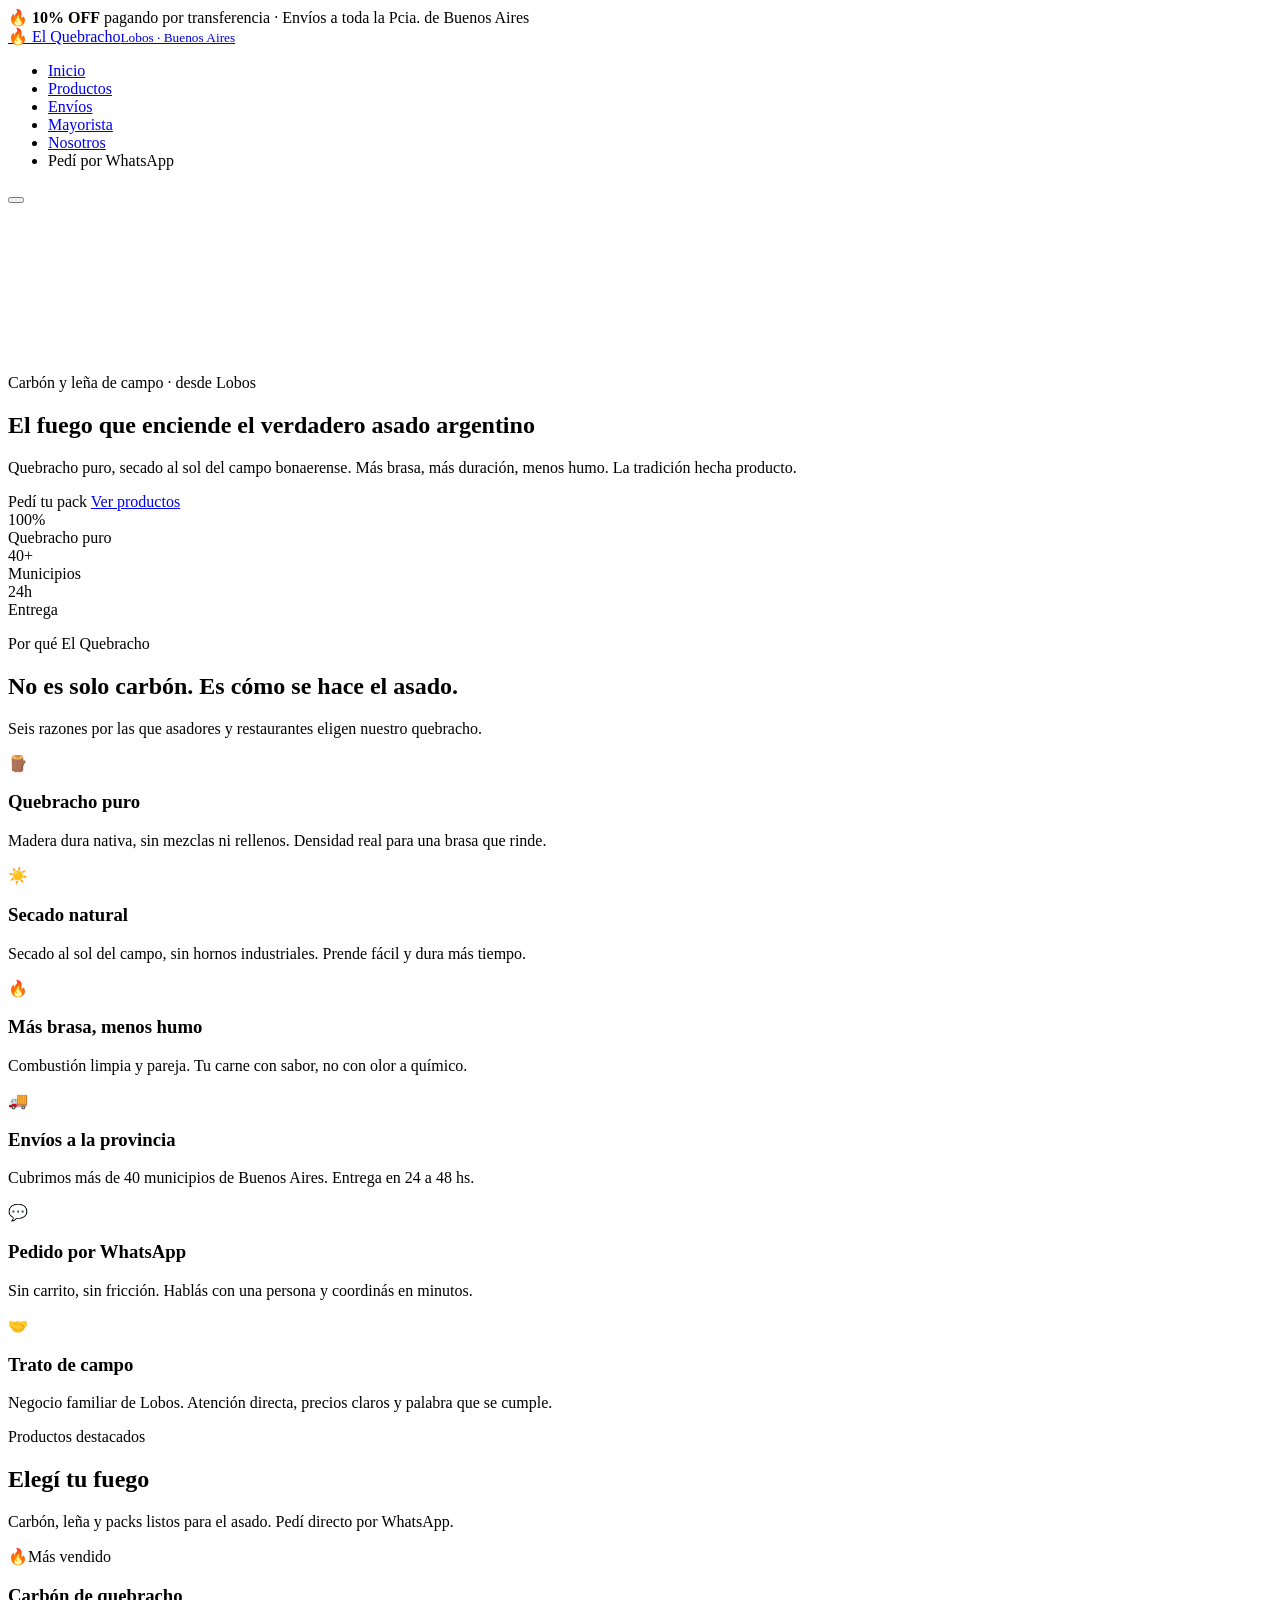
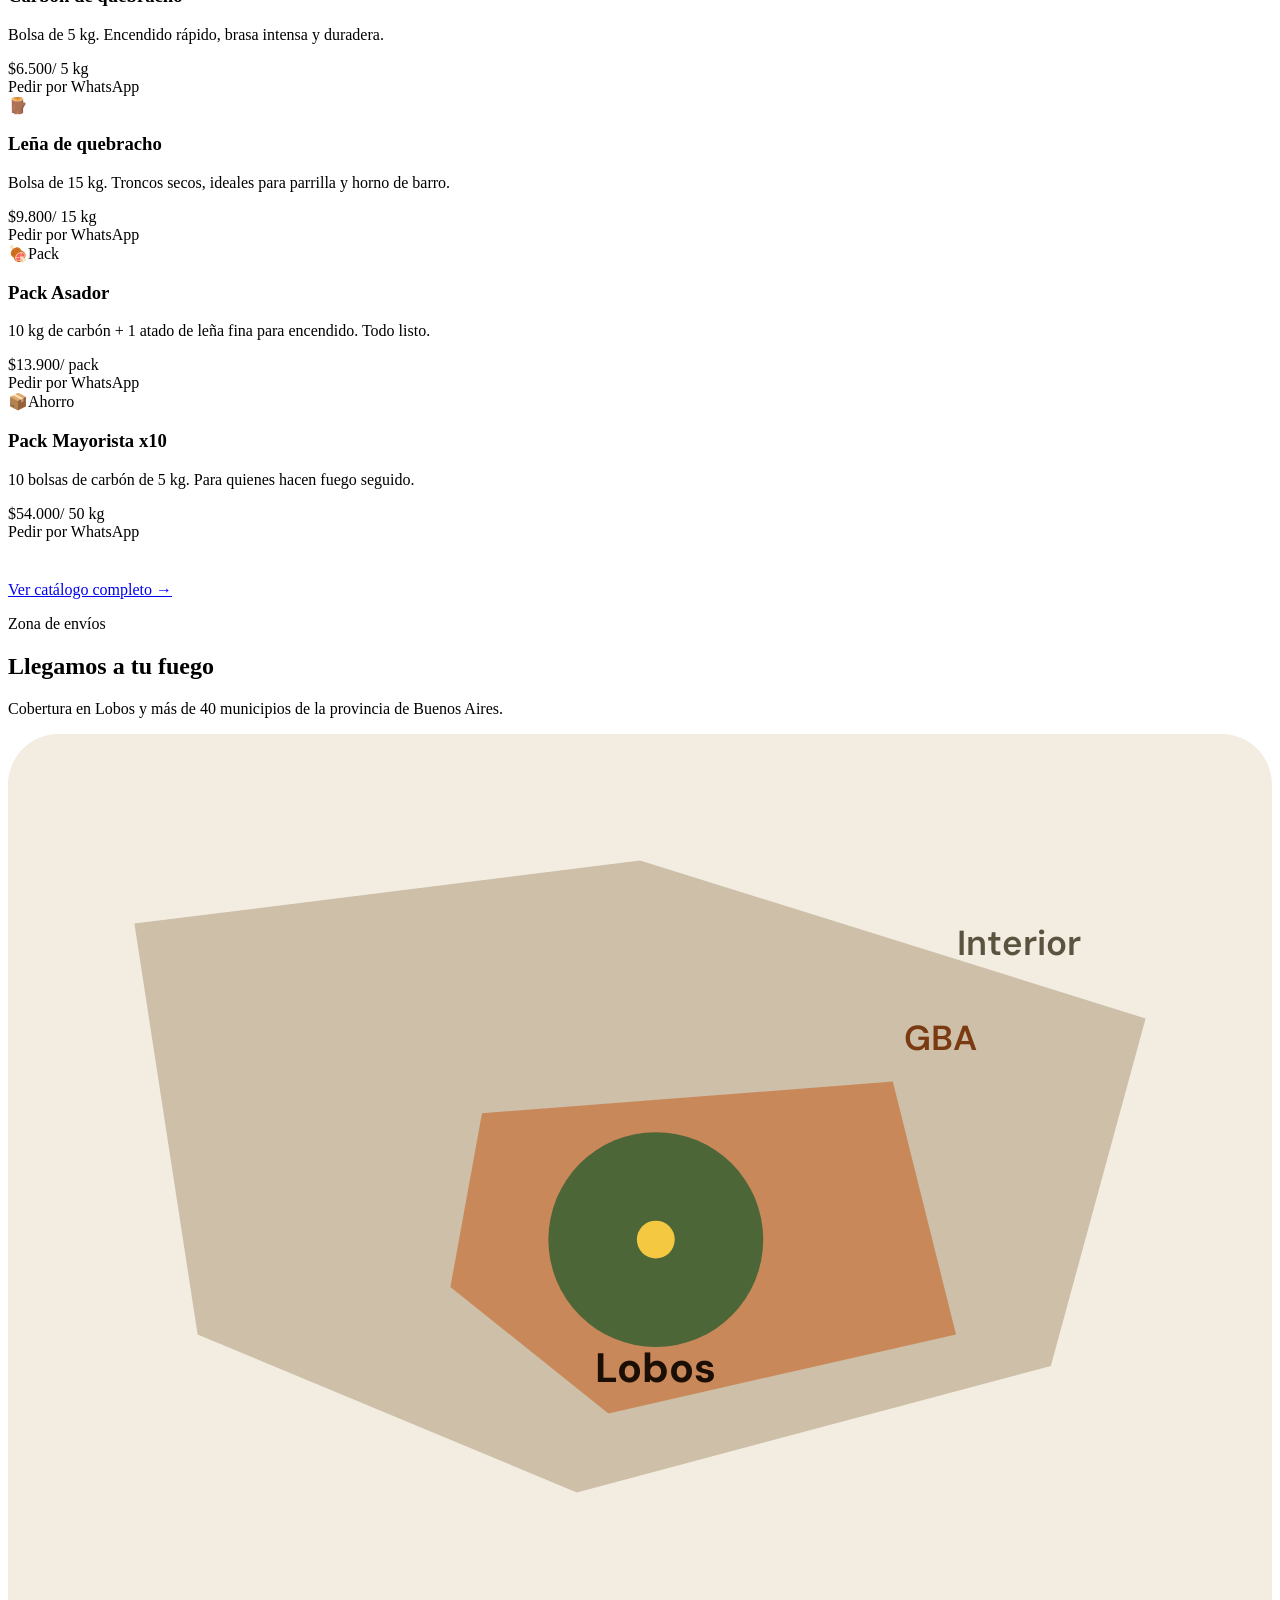
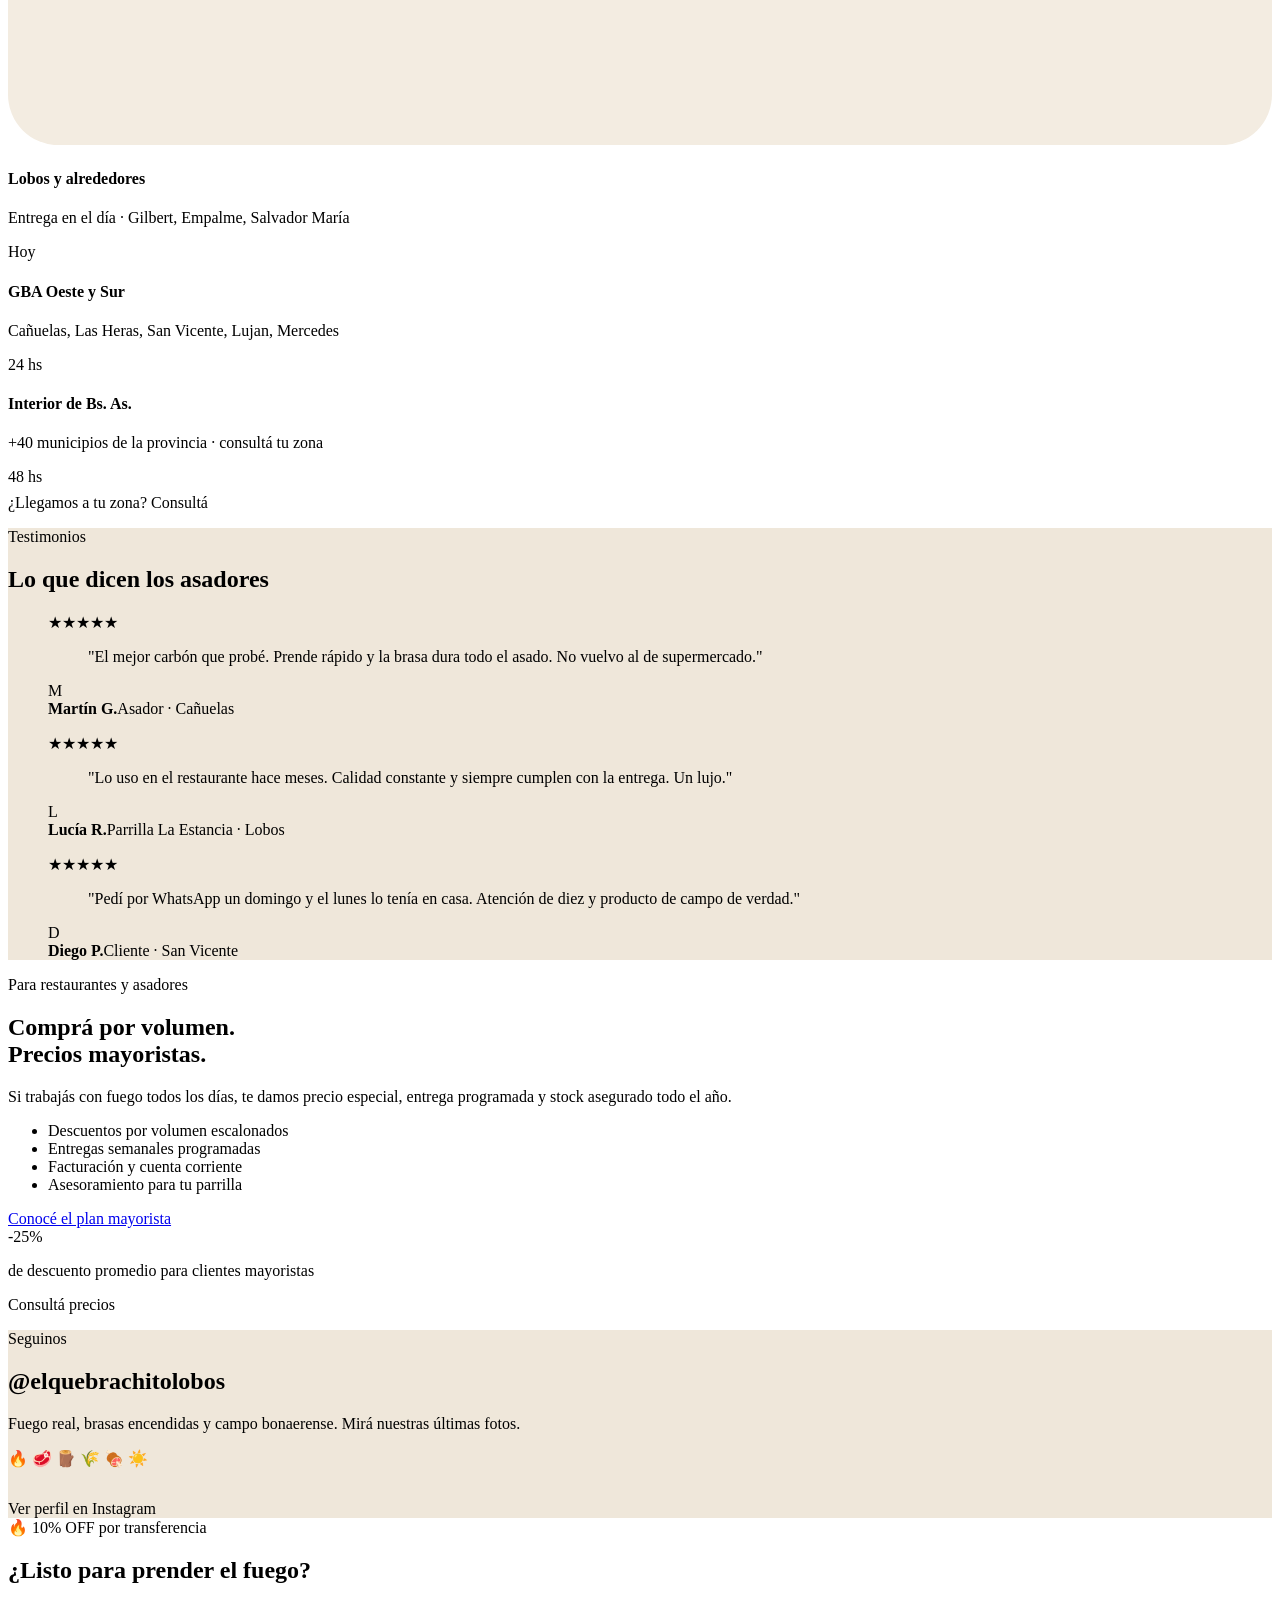
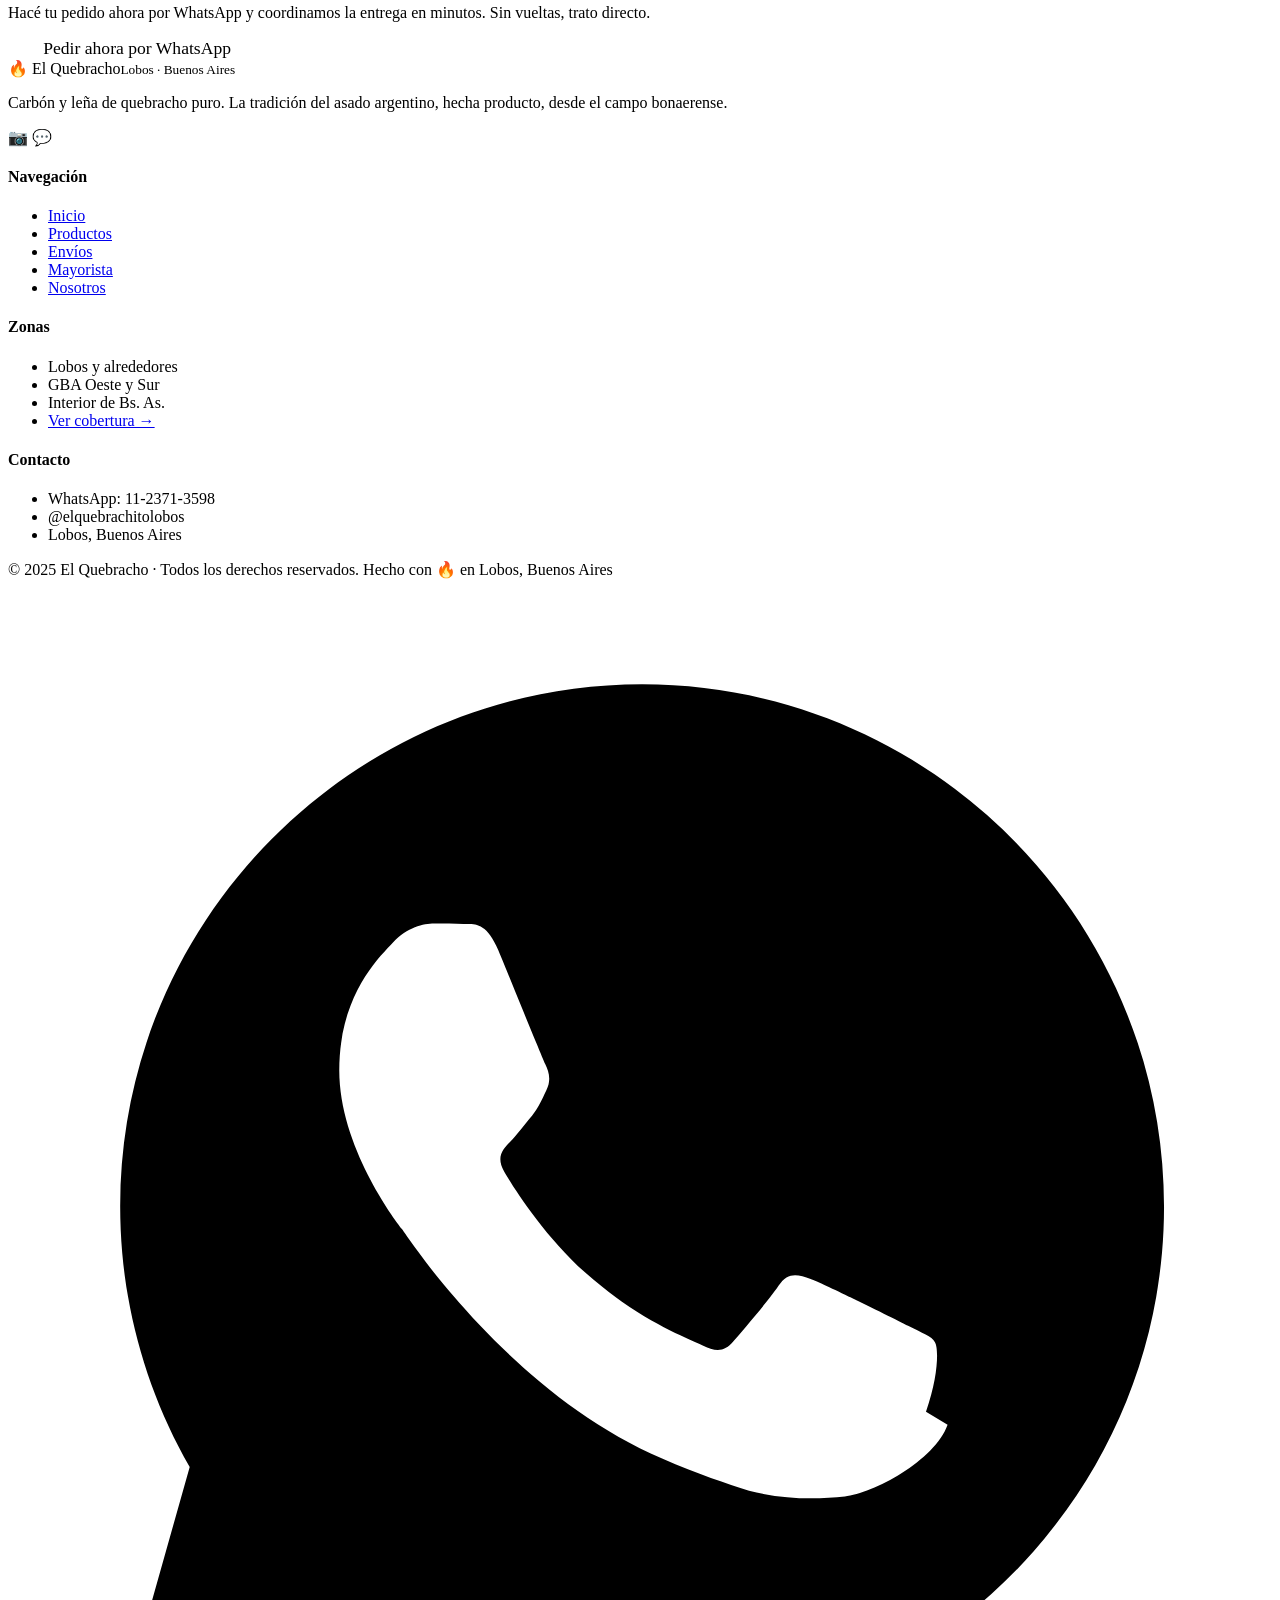
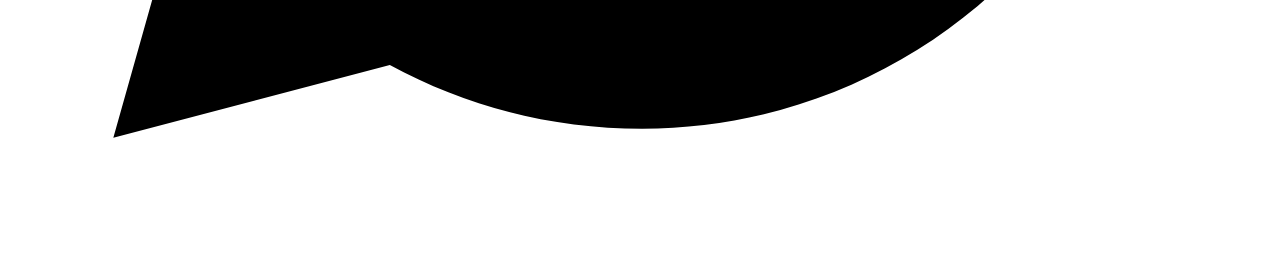
==== index.html @ 4e51aa53 "Add files via upload" ====
<!DOCTYPE html>
<html lang="es">
<head>
  <meta charset="UTF-8" />
  <meta name="viewport" content="width=device-width, initial-scale=1.0" />
  <title>El Quebracho — Carbón y leña de campo · Lobos, Buenos Aires</title>
  <meta name="description" content="Carbón y leña de quebracho puro, secado natural. Envíos a más de 40 municipios de la provincia de Buenos Aires. Pedí tu pack por WhatsApp." />
  <meta name="theme-color" content="#1a0e05" />

  <!-- Open Graph -->
  <meta property="og:title" content="El Quebracho — Carbón y leña de campo" />
  <meta property="og:description" content="Quebracho puro · Secado natural · Envíos a toda la provincia. La tradición del asado argentino hecha producto." />
  <meta property="og:type" content="website" />
  <meta property="og:locale" content="es_AR" />

  <!-- Fuentes -->
  <link rel="preconnect" href="https://fonts.googleapis.com" />
  <link rel="preconnect" href="https://fonts.gstatic.com" crossorigin />
  <link href="https://fonts.googleapis.com/css2?family=Playfair+Display:wght@500;600;700;800&family=DM+Sans:wght@400;500;600;700;800&display=swap" rel="stylesheet" />

  <link rel="stylesheet" href="css/main.css" />
</head>
<body>

  <!-- ========== 0. BANNER PROMO ========== -->
  <div class="promo-banner">
    🔥 <strong>10% OFF</strong> pagando por transferencia · Envíos a toda la Pcia. de Buenos Aires
  </div>

  <!-- ========== NAVBAR ========== -->
  <header class="navbar">
    <nav class="nav-inner container" aria-label="Principal">
      <a href="index.html" class="brand">
        <span class="flame">🔥</span>
        <span>El Quebracho<small>Lobos · Buenos Aires</small></span>
      </a>
      <ul class="nav-links">
        <li><a href="index.html" class="active">Inicio</a></li>
        <li><a href="productos.html">Productos</a></li>
        <li><a href="envios.html">Envíos</a></li>
        <li><a href="mayorista.html">Mayorista</a></li>
        <li><a href="nosotros.html">Nosotros</a></li>
        <li class="nav-cta">
          <a class="btn btn-fire" data-wa="Hola! Quería hacer un pedido 🔥">Pedí por WhatsApp</a>
        </li>
      </ul>
      <button class="hamburger" aria-label="Abrir menú" aria-expanded="false" aria-controls="nav-links">
        <span></span><span></span><span></span>
      </button>
    </nav>
  </header>
  <div class="nav-backdrop"></div>

  <!-- ========== 1. HERO ========== -->
  <section class="hero">
    <canvas id="fire-canvas" aria-hidden="true"></canvas>
    <div class="container">
      <div class="hero-inner">
        <p class="eyebrow reveal">Carbón y leña de campo · desde Lobos</p>
        <h1 class="reveal d1">El fuego que <span class="fuego">enciende</span> el verdadero asado argentino</h1>
        <p class="lead reveal d2">Quebracho puro, secado al sol del campo bonaerense. Más brasa, más duración, menos humo. La tradición hecha producto.</p>
        <div class="hero-actions reveal d3">
          <a class="btn btn-fire" data-wa="Hola! Quería pedir un pack de carbón 🔥">Pedí tu pack</a>
          <a class="btn btn-ghost-light" href="productos.html">Ver productos</a>
        </div>
        <div class="hero-stats">
          <div class="stat reveal"><div class="num">100%</div><div class="label">Quebracho puro</div></div>
          <div class="stat reveal d1"><div class="num">40+</div><div class="label">Municipios</div></div>
          <div class="stat reveal d2"><div class="num">24h</div><div class="label">Entrega</div></div>
        </div>
      </div>
    </div>
  </section>

  <!-- ========== 2. PROPUESTA DE VALOR ========== -->
  <section class="section" id="por-que">
    <div class="container">
      <p class="eyebrow reveal">Por qué El Quebracho</p>
      <h2 class="section-title reveal d1">No es solo carbón. Es cómo se hace el asado.</h2>
      <p class="section-lead reveal d2">Seis razones por las que asadores y restaurantes eligen nuestro quebracho.</p>

      <div class="value-grid">
        <article class="value-card reveal">
          <div class="ico">🪵</div>
          <h3>Quebracho puro</h3>
          <p>Madera dura nativa, sin mezclas ni rellenos. Densidad real para una brasa que rinde.</p>
        </article>
        <article class="value-card reveal d1">
          <div class="ico">☀️</div>
          <h3>Secado natural</h3>
          <p>Secado al sol del campo, sin hornos industriales. Prende fácil y dura más tiempo.</p>
        </article>
        <article class="value-card reveal d2">
          <div class="ico">🔥</div>
          <h3>Más brasa, menos humo</h3>
          <p>Combustión limpia y pareja. Tu carne con sabor, no con olor a químico.</p>
        </article>
        <article class="value-card reveal">
          <div class="ico">🚚</div>
          <h3>Envíos a la provincia</h3>
          <p>Cubrimos más de 40 municipios de Buenos Aires. Entrega en 24 a 48 hs.</p>
        </article>
        <article class="value-card reveal d1">
          <div class="ico">💬</div>
          <h3>Pedido por WhatsApp</h3>
          <p>Sin carrito, sin fricción. Hablás con una persona y coordinás en minutos.</p>
        </article>
        <article class="value-card reveal d2">
          <div class="ico">🤝</div>
          <h3>Trato de campo</h3>
          <p>Negocio familiar de Lobos. Atención directa, precios claros y palabra que se cumple.</p>
        </article>
      </div>
    </div>
  </section>

  <!-- ========== 3. PRODUCTOS DESTACADOS ========== -->
  <section class="section section-dark" id="productos">
    <div class="container">
      <p class="eyebrow reveal">Productos destacados</p>
      <h2 class="section-title reveal d1">Elegí tu fuego</h2>
      <p class="section-lead reveal d2">Carbón, leña y packs listos para el asado. Pedí directo por WhatsApp.</p>

      <div class="products-grid">
        <article class="product-card reveal">
          <div class="product-media"><span>🔥</span><span class="product-tag">Más vendido</span></div>
          <div class="product-body">
            <h3>Carbón de quebracho</h3>
            <p class="desc">Bolsa de 5 kg. Encendido rápido, brasa intensa y duradera.</p>
            <div class="product-price"><span class="amount">$6.500</span><span class="unit">/ 5 kg</span></div>
            <a class="btn btn-fire" data-wa="Hola! Quería pedir Carbón de quebracho (5 kg) 🔥">Pedir por WhatsApp</a>
          </div>
        </article>

        <article class="product-card reveal d1">
          <div class="product-media"><span>🪵</span></div>
          <div class="product-body">
            <h3>Leña de quebracho</h3>
            <p class="desc">Bolsa de 15 kg. Troncos secos, ideales para parrilla y horno de barro.</p>
            <div class="product-price"><span class="amount">$9.800</span><span class="unit">/ 15 kg</span></div>
            <a class="btn btn-fire" data-wa="Hola! Quería pedir Leña de quebracho (15 kg) 🪵">Pedir por WhatsApp</a>
          </div>
        </article>

        <article class="product-card reveal d2">
          <div class="product-media"><span>🍖</span><span class="product-tag">Pack</span></div>
          <div class="product-body">
            <h3>Pack Asador</h3>
            <p class="desc">10 kg de carbón + 1 atado de leña fina para encendido. Todo listo.</p>
            <div class="product-price"><span class="amount">$13.900</span><span class="unit">/ pack</span></div>
            <a class="btn btn-fire" data-wa="Hola! Quería pedir el Pack Asador 🍖">Pedir por WhatsApp</a>
          </div>
        </article>

        <article class="product-card reveal">
          <div class="product-media"><span>📦</span><span class="product-tag">Ahorro</span></div>
          <div class="product-body">
            <h3>Pack Mayorista x10</h3>
            <p class="desc">10 bolsas de carbón de 5 kg. Para quienes hacen fuego seguido.</p>
            <div class="product-price"><span class="amount">$54.000</span><span class="unit">/ 50 kg</span></div>
            <a class="btn btn-fire" data-wa="Hola! Quería consultar el Pack Mayorista x10 📦">Pedir por WhatsApp</a>
          </div>
        </article>
      </div>

      <div class="text-center reveal" style="margin-top:2.5rem">
        <a class="btn btn-outline on-dark" href="productos.html">Ver catálogo completo →</a>
      </div>
    </div>
  </section>

  <!-- ========== 4. ZONA DE ENVÍOS ========== -->
  <section class="section" id="envios">
    <div class="container">
      <p class="eyebrow reveal">Zona de envíos</p>
      <h2 class="section-title reveal d1">Llegamos a tu fuego</h2>
      <p class="section-lead reveal d2">Cobertura en Lobos y más de 40 municipios de la provincia de Buenos Aires.</p>

      <div class="envios-layout">
        <div class="map-frame reveal">
          <svg viewBox="0 0 400 320" role="img" aria-label="Mapa de zonas de cobertura en la provincia de Buenos Aires">
            <rect width="400" height="320" rx="16" fill="#f3ece1" />
            <!-- Zona campo (lejana) -->
            <path class="zona-region" d="M40 60 L200 40 L360 90 L330 200 L180 240 L60 190 Z" fill="#cdbfa8" />
            <!-- Zona GBA -->
            <path class="zona-region" d="M150 120 L280 110 L300 190 L190 215 L140 175 Z" fill="#C65B1A" opacity="0.55" />
            <!-- Zona Lobos (núcleo) -->
            <circle class="zona-region" cx="205" cy="160" r="34" fill="#2E5E30" opacity="0.8" />
            <circle cx="205" cy="160" r="6" fill="#F5C842" />
            <text x="205" y="205" text-anchor="middle" font-family="DM Sans, sans-serif" font-size="13" font-weight="700" fill="#1a0e05">Lobos</text>
            <text x="295" y="100" text-anchor="middle" font-family="DM Sans, sans-serif" font-size="11" font-weight="600" fill="#7a3a12">GBA</text>
            <text x="320" y="70" text-anchor="middle" font-family="DM Sans, sans-serif" font-size="11" font-weight="600" fill="#5a5340">Interior</text>
          </svg>
        </div>

        <div class="zonas-list">
          <div class="zona-item reveal">
            <span class="dot" style="background:#2E5E30"></span>
            <div><h4>Lobos y alrededores</h4><p>Entrega en el día · Gilbert, Empalme, Salvador María</p></div>
            <span class="tiempo">Hoy</span>
          </div>
          <div class="zona-item reveal d1">
            <span class="dot" style="background:#C65B1A"></span>
            <div><h4>GBA Oeste y Sur</h4><p>Cañuelas, Las Heras, San Vicente, Lujan, Mercedes</p></div>
            <span class="tiempo">24 hs</span>
          </div>
          <div class="zona-item reveal d2">
            <span class="dot" style="background:#cdbfa8"></span>
            <div><h4>Interior de Bs. As.</h4><p>+40 municipios de la provincia · consultá tu zona</p></div>
            <span class="tiempo">48 hs</span>
          </div>
          <div class="reveal d3" style="margin-top:.5rem">
            <a class="btn btn-fire" data-wa="Hola! Quería saber si llegan a mi zona 🚚">¿Llegamos a tu zona? Consultá</a>
          </div>
        </div>
      </div>
    </div>
  </section>

  <!-- ========== 5. TESTIMONIOS ========== -->
  <section class="section" id="testimonios" style="background:#efe7da">
    <div class="container">
      <p class="eyebrow reveal">Testimonios</p>
      <h2 class="section-title reveal d1">Lo que dicen los asadores</h2>

      <div class="testimonials-grid">
        <figure class="testimonial reveal">
          <div class="stars">★★★★★</div>
          <blockquote>"El mejor carbón que probé. Prende rápido y la brasa dura todo el asado. No vuelvo al de supermercado."</blockquote>
          <figcaption class="who">
            <span class="avatar">M</span>
            <div><strong>Martín G.</strong><span>Asador · Cañuelas</span></div>
          </figcaption>
        </figure>

        <figure class="testimonial reveal d1">
          <div class="stars">★★★★★</div>
          <blockquote>"Lo uso en el restaurante hace meses. Calidad constante y siempre cumplen con la entrega. Un lujo."</blockquote>
          <figcaption class="who">
            <span class="avatar">L</span>
            <div><strong>Lucía R.</strong><span>Parrilla La Estancia · Lobos</span></div>
          </figcaption>
        </figure>

        <figure class="testimonial reveal d2">
          <div class="stars">★★★★★</div>
          <blockquote>"Pedí por WhatsApp un domingo y el lunes lo tenía en casa. Atención de diez y producto de campo de verdad."</blockquote>
          <figcaption class="who">
            <span class="avatar">D</span>
            <div><strong>Diego P.</strong><span>Cliente · San Vicente</span></div>
          </figcaption>
        </figure>
      </div>
    </div>
  </section>

  <!-- ========== 6. SECCIÓN MAYORISTA ========== -->
  <section class="section" id="mayorista">
    <div class="container">
      <div class="mayorista reveal">
        <div>
          <p class="eyebrow" style="color:var(--fuego)">Para restaurantes y asadores</p>
          <h2>Comprá por volumen.<br>Precios mayoristas.</h2>
          <p>Si trabajás con fuego todos los días, te damos precio especial, entrega programada y stock asegurado todo el año.</p>
          <ul class="mayorista-perks">
            <li>Descuentos por volumen escalonados</li>
            <li>Entregas semanales programadas</li>
            <li>Facturación y cuenta corriente</li>
            <li>Asesoramiento para tu parrilla</li>
          </ul>
          <a class="btn btn-fire" href="mayorista.html">Conocé el plan mayorista</a>
        </div>
        <div class="mayorista-card">
          <div class="big">-25%</div>
          <p>de descuento promedio para clientes mayoristas</p>
          <a class="btn btn-wa" data-wa="Hola! Soy un negocio y quería consultar precios mayoristas 🍖">Consultá precios</a>
        </div>
      </div>
    </div>
  </section>

  <!-- ========== 7. FEED INSTAGRAM ========== -->
  <section class="section" id="instagram" style="background:#efe7da">
    <div class="container text-center">
      <p class="eyebrow reveal">Seguinos</p>
      <h2 class="section-title reveal d1">@elquebrachitolobos</h2>
      <p class="section-lead mx-auto reveal d2" style="margin-inline:auto">Fuego real, brasas encendidas y campo bonaerense. Mirá nuestras últimas fotos.</p>

      <div class="ig-grid">
        <a class="ig-item reveal" data-ig>🔥</a>
        <a class="ig-item reveal" data-ig>🥩</a>
        <a class="ig-item reveal d1" data-ig>🪵</a>
        <a class="ig-item reveal d1" data-ig>🌾</a>
        <a class="ig-item reveal d2" data-ig>🍖</a>
        <a class="ig-item reveal d2" data-ig>☀️</a>
      </div>

      <div style="margin-top:2rem" class="reveal">
        <a class="btn btn-outline" data-ig>Ver perfil en Instagram</a>
      </div>
    </div>
  </section>

  <!-- ========== 8. CTA FINAL ========== -->
  <section class="section cta-final">
    <div class="container">
      <span class="badge-off reveal">🔥 10% OFF por transferencia</span>
      <h2 class="reveal d1">¿Listo para prender el fuego?</h2>
      <p class="reveal d2">Hacé tu pedido ahora por WhatsApp y coordinamos la entrega en minutos. Sin vueltas, trato directo.</p>
      <div class="reveal d3">
        <a class="btn btn-wa" style="padding:1.1rem 2.2rem;font-size:1.1rem" data-wa="Hola! Quería aprovechar el 10% OFF y hacer un pedido 🔥">Pedir ahora por WhatsApp</a>
      </div>
    </div>
  </section>

  <!-- ========== 9. FOOTER ========== -->
  <footer class="footer">
    <div class="container">
      <div class="footer-grid">
        <div>
          <div class="brand">
            <span class="flame">🔥</span>
            <span style="color:var(--humo)">El Quebracho<small>Lobos · Buenos Aires</small></span>
          </div>
          <p>Carbón y leña de quebracho puro. La tradición del asado argentino, hecha producto, desde el campo bonaerense.</p>
          <div class="socials">
            <a data-ig aria-label="Instagram" title="Instagram">📷</a>
            <a data-wa="Hola! 🔥" aria-label="WhatsApp" title="WhatsApp">💬</a>
          </div>
        </div>
        <div>
          <h4>Navegación</h4>
          <ul>
            <li><a href="index.html">Inicio</a></li>
            <li><a href="productos.html">Productos</a></li>
            <li><a href="envios.html">Envíos</a></li>
            <li><a href="mayorista.html">Mayorista</a></li>
            <li><a href="nosotros.html">Nosotros</a></li>
          </ul>
        </div>
        <div>
          <h4>Zonas</h4>
          <ul>
            <li>Lobos y alrededores</li>
            <li>GBA Oeste y Sur</li>
            <li>Interior de Bs. As.</li>
            <li><a href="envios.html">Ver cobertura →</a></li>
          </ul>
        </div>
        <div>
          <h4>Contacto</h4>
          <ul>
            <li><a data-wa="Hola! 🔥">WhatsApp: 11-2371-3598</a></li>
            <li><a data-ig>@elquebrachitolobos</a></li>
            <li>Lobos, Buenos Aires</li>
          </ul>
        </div>
      </div>
      <div class="footer-bottom">
        <span>© <span data-year>2025</span> El Quebracho · Todos los derechos reservados.</span>
        <span>Hecho con 🔥 en Lobos, Buenos Aires</span>
      </div>
    </div>
  </footer>

  <!-- WhatsApp flotante -->
  <a class="wa-float" data-wa="Hola! Quería hacer una consulta 🔥" aria-label="Escribinos por WhatsApp">
    <svg viewBox="0 0 24 24" aria-hidden="true"><path d="M12.04 2C6.58 2 2.13 6.45 2.13 11.91c0 1.75.46 3.45 1.32 4.95L2 22l5.25-1.38c1.45.79 3.08 1.21 4.79 1.21 5.46 0 9.91-4.45 9.91-9.91C21.95 6.45 17.5 2 12.04 2zm5.8 14.06c-.24.68-1.42 1.31-1.95 1.36-.5.05-1.13.07-1.82-.11-.42-.13-.96-.31-1.65-.61-2.9-1.25-4.8-4.17-4.94-4.36-.15-.19-1.19-1.58-1.19-3.01s.75-2.14 1.02-2.43c.27-.29.58-.36.78-.36.19 0 .39 0 .56.01.18.01.42-.07.66.5.24.58.82 2.01.89 2.16.07.14.12.31.02.5-.09.19-.14.31-.27.48-.14.16-.29.37-.41.49-.14.14-.28.29-.12.57.16.27.72 1.18 1.54 1.92 1.06.94 1.95 1.24 2.22 1.38.27.14.43.12.59-.07.16-.19.68-.79.86-1.06.18-.27.36-.22.61-.13.25.09 1.58.75 1.85.89.27.14.45.2.51.31.07.11.07.64-.17 1.32z"/></svg>
  </a>

  <script src="js/main.js"></script>
</body>
</html>
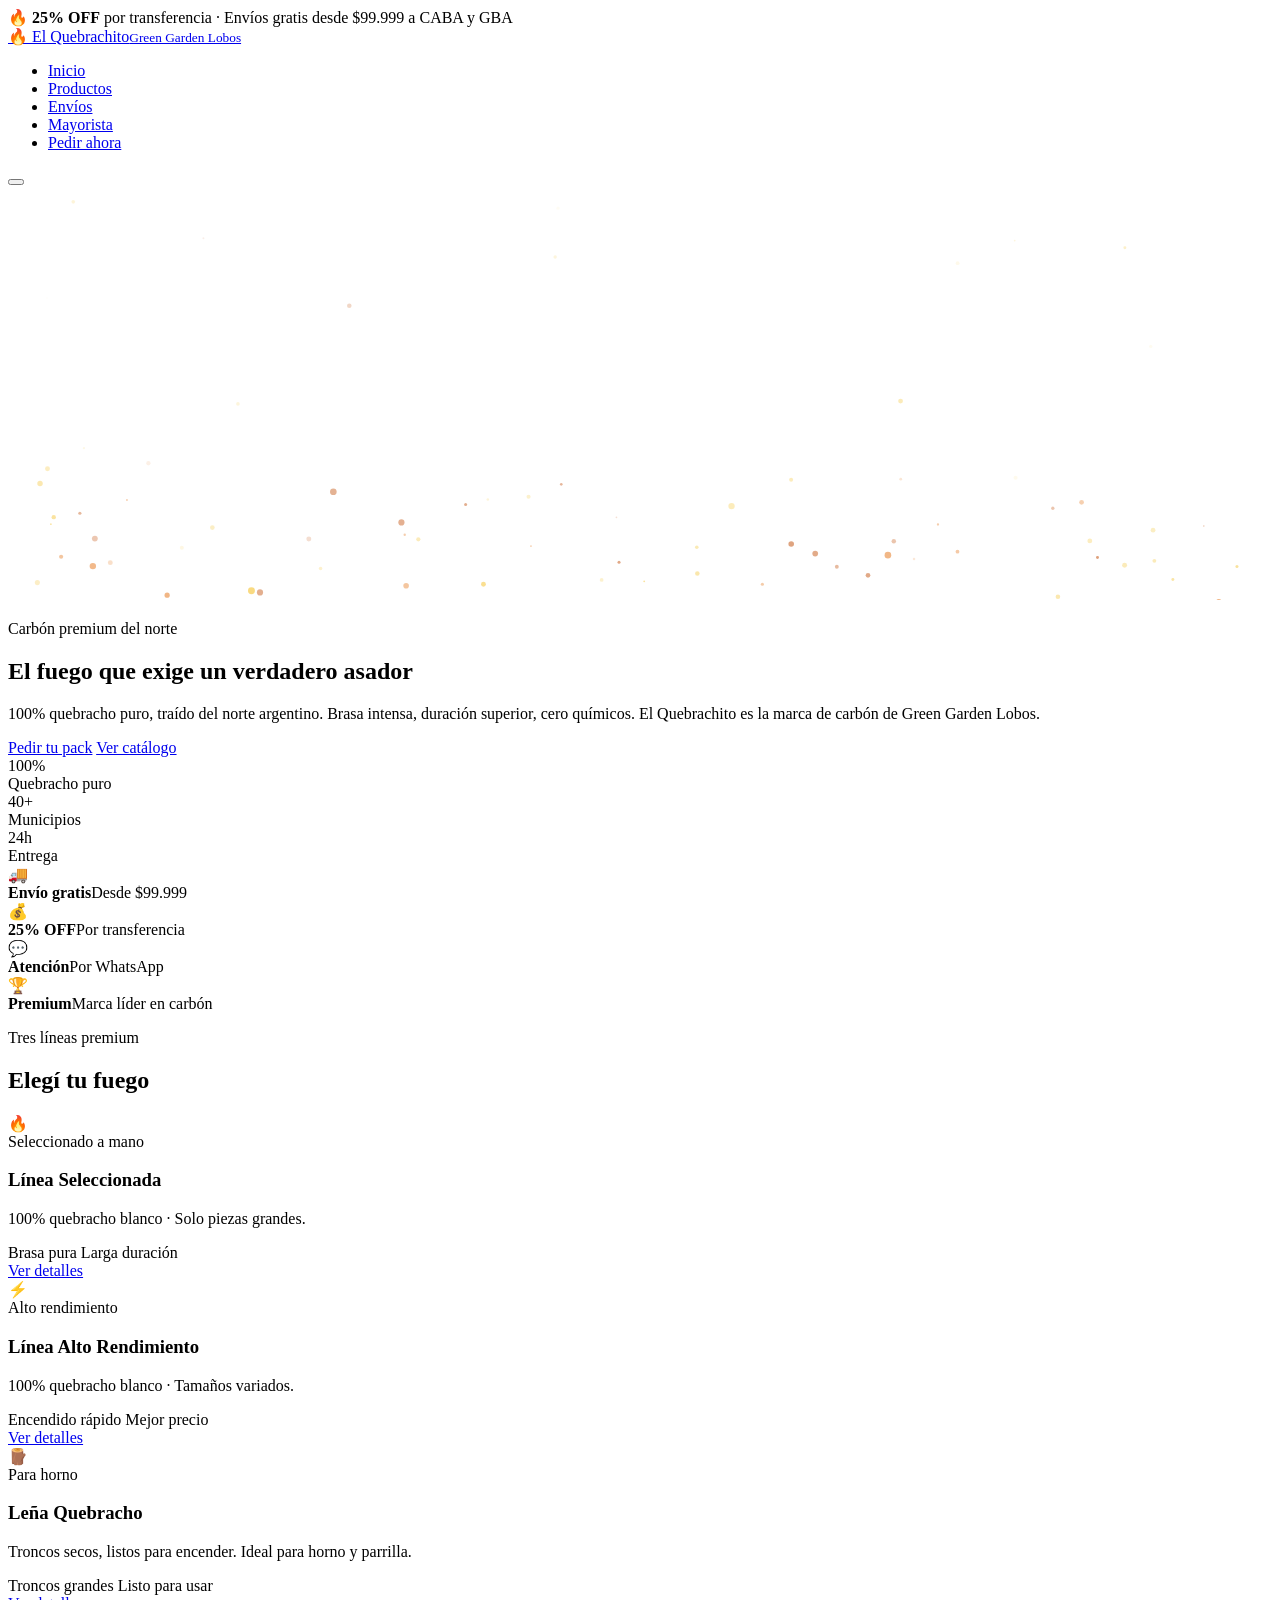
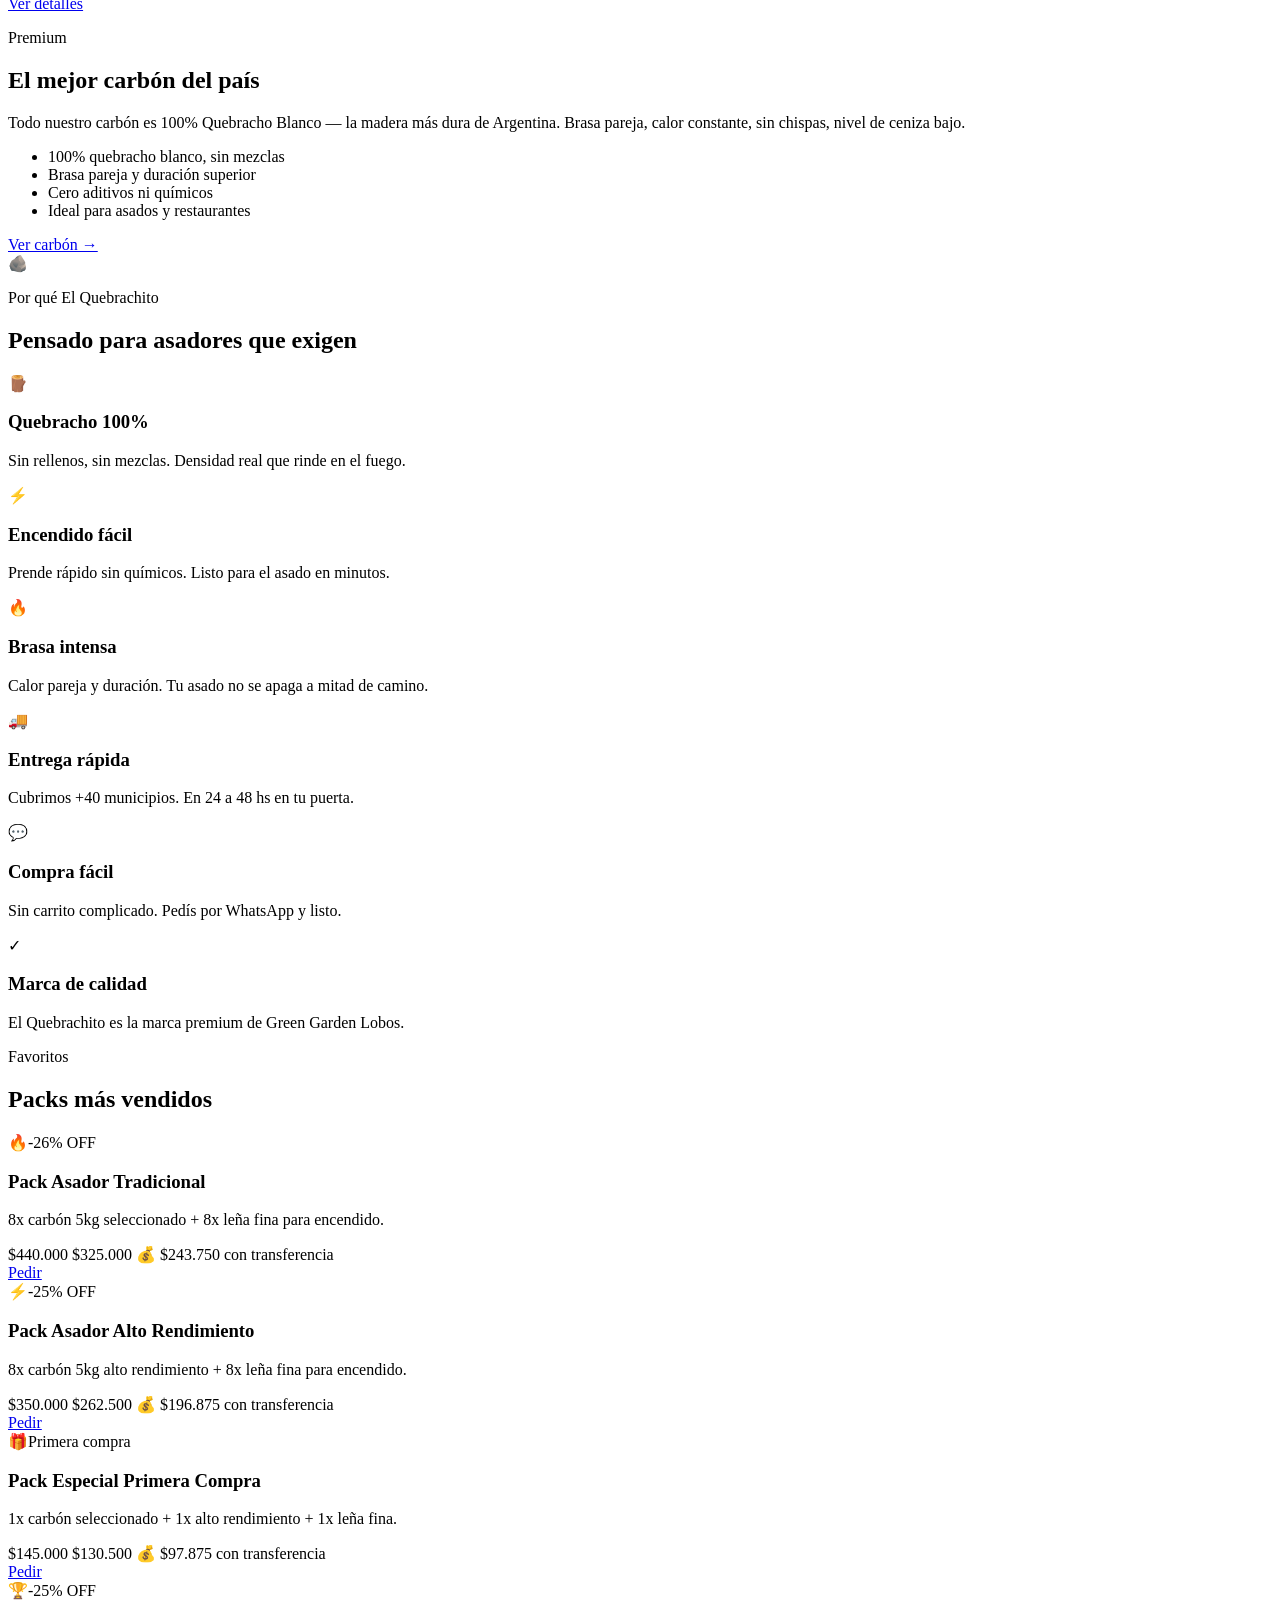
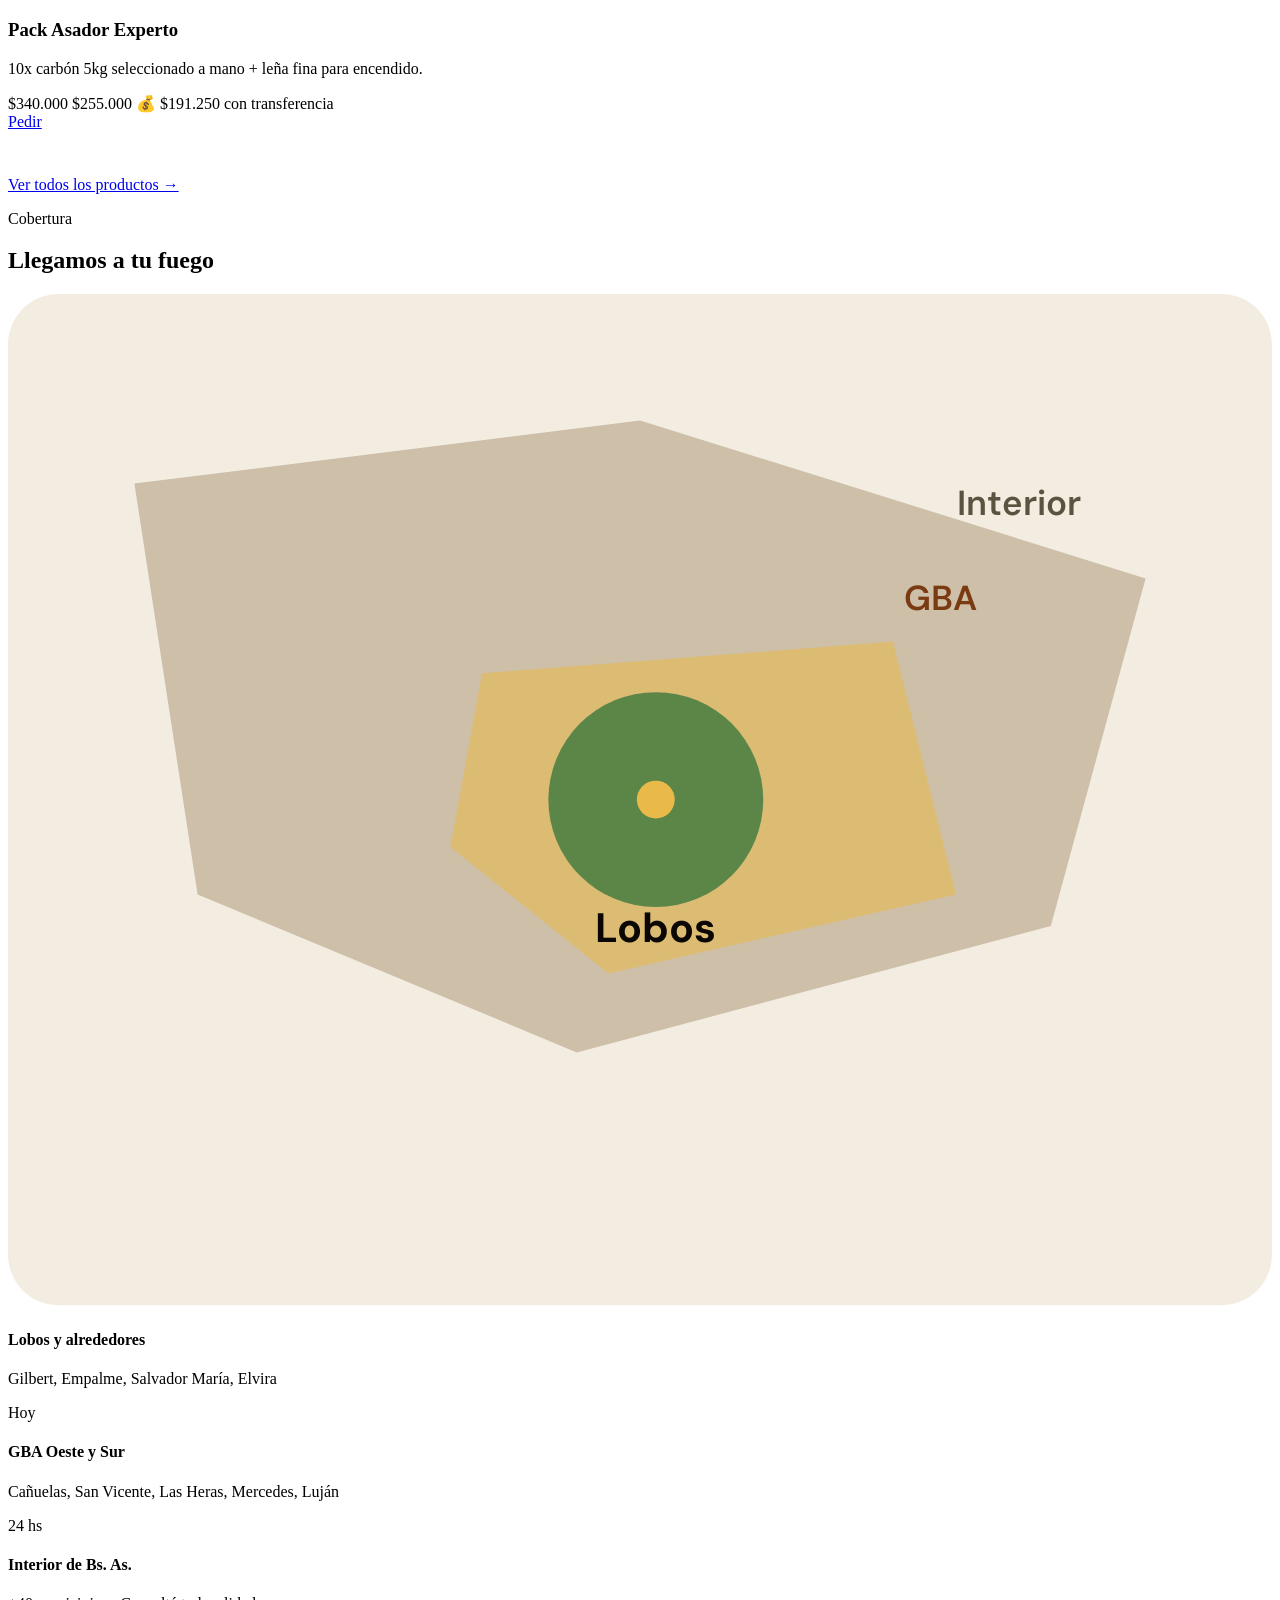
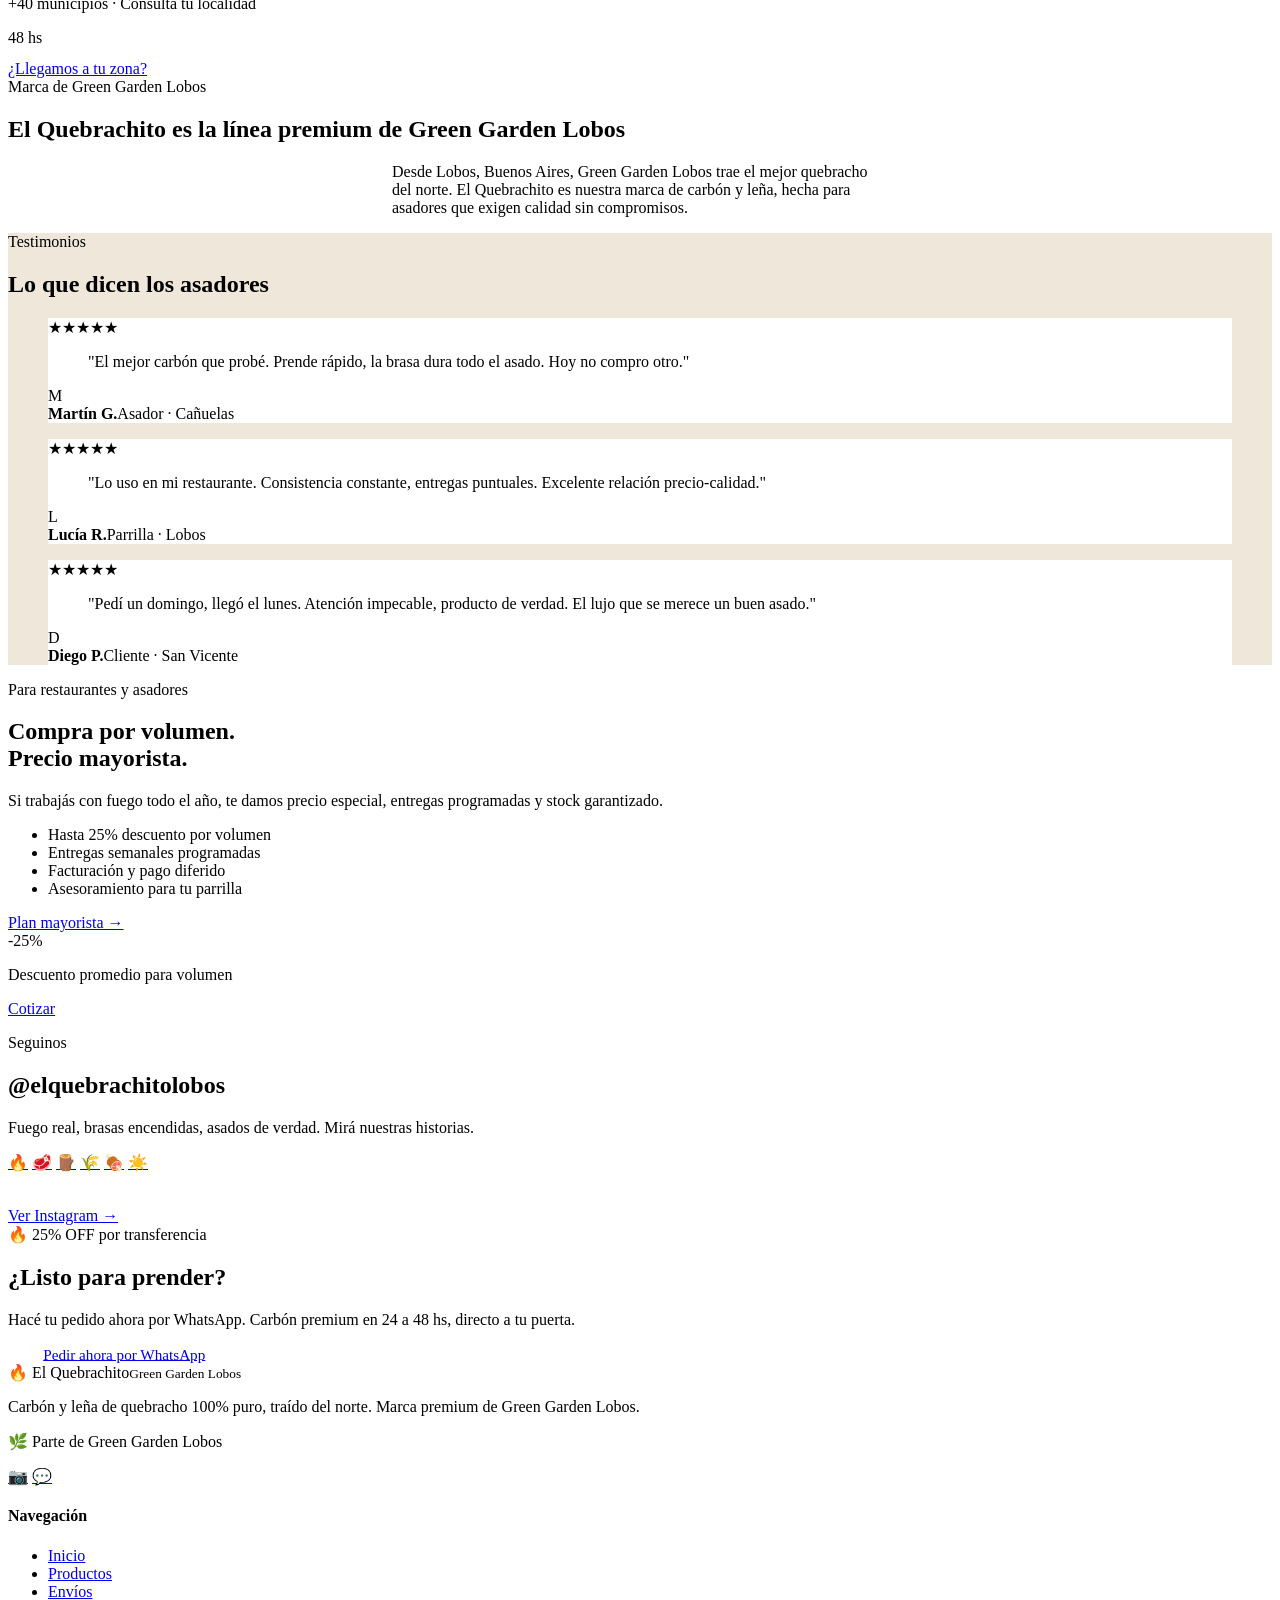
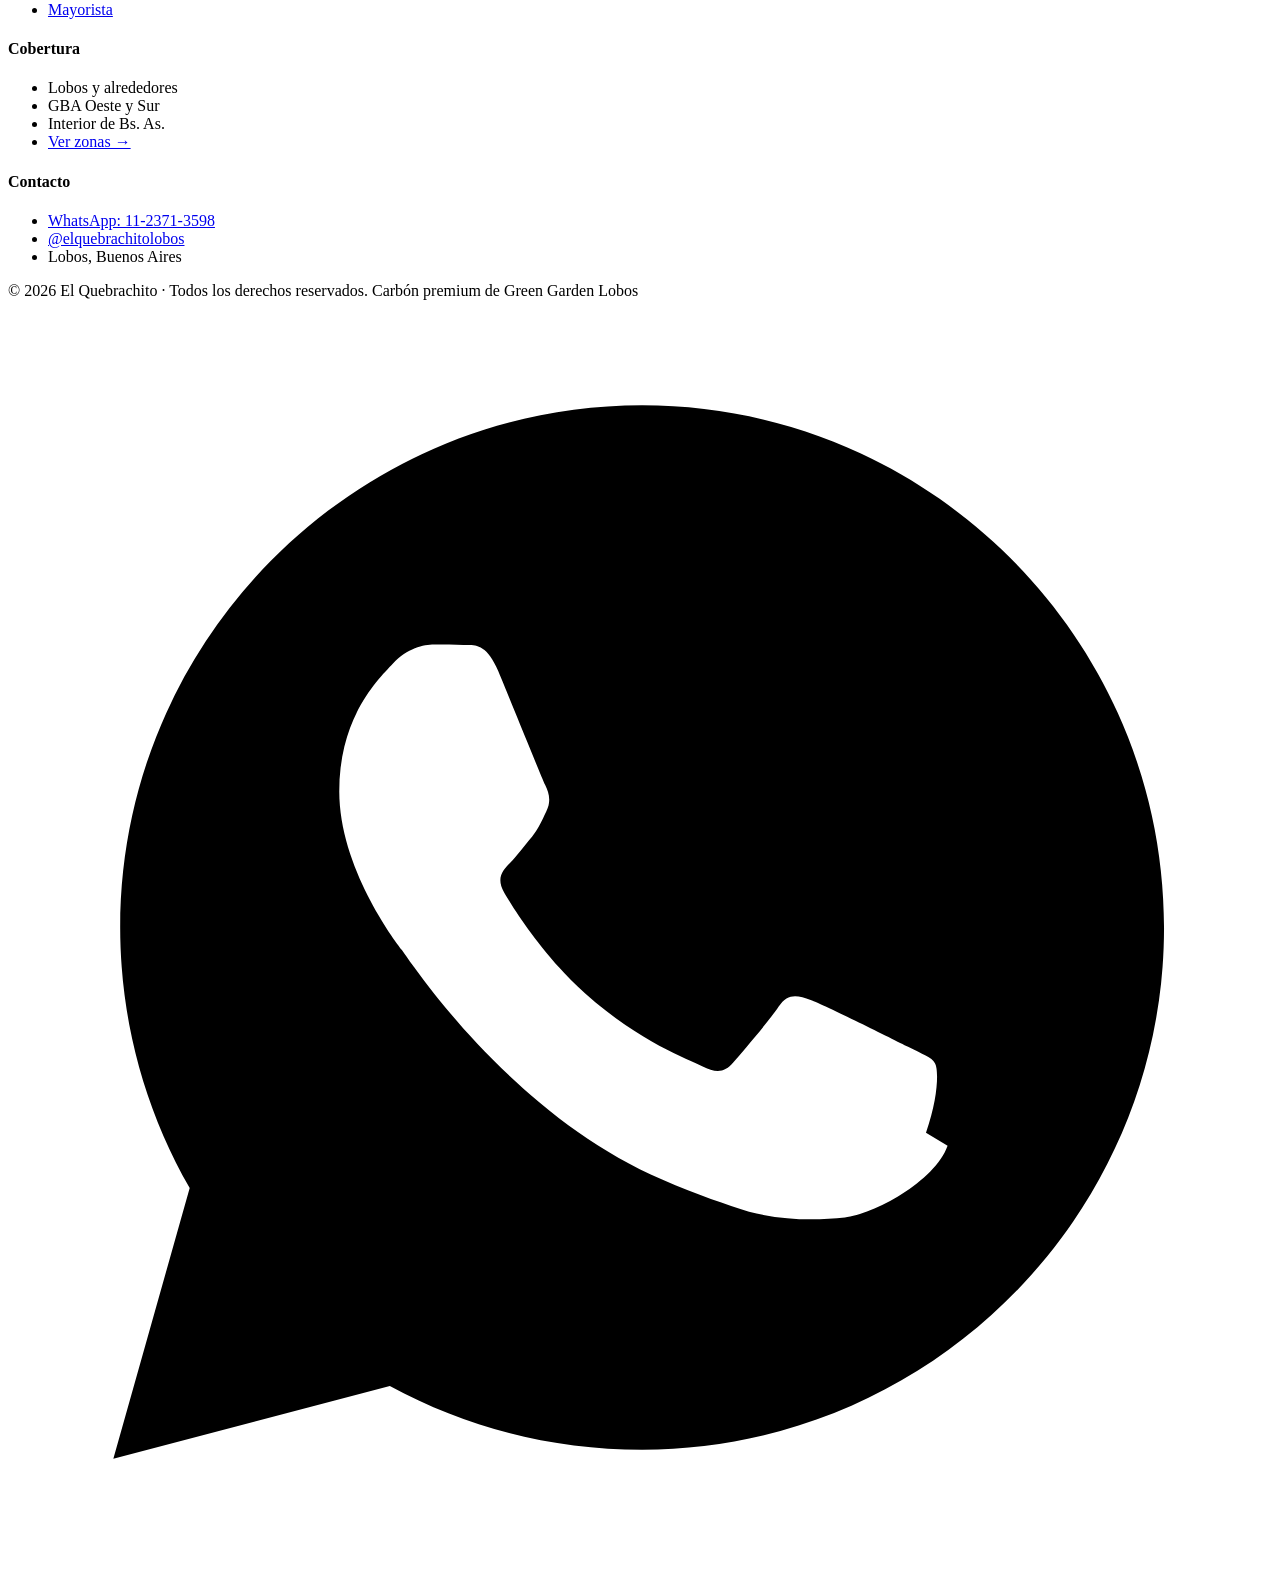
==== commit 9df1226e: "Add files via upload" ====
--- a/index.html
+++ b/index.html
@@ -3,45 +3,42 @@
 <head>
   <meta charset="UTF-8" />
   <meta name="viewport" content="width=device-width, initial-scale=1.0" />
-  <title>El Quebracho — Carbón y leña de campo · Lobos, Buenos Aires</title>
-  <meta name="description" content="Carbón y leña de quebracho puro, secado natural. Envíos a más de 40 municipios de la provincia de Buenos Aires. Pedí tu pack por WhatsApp." />
-  <meta name="theme-color" content="#1a0e05" />
+  <title>El Quebrachito — Carbón Premium de Green Garden Lobos</title>
+  <meta name="description" content="El Quebrachito: carbón y leña de quebracho puro, traído del norte. Marca premium de Green Garden Lobos. Envíos a toda Buenos Aires." />
+  <meta name="theme-color" content="#0B0705" />
 
   <!-- Open Graph -->
-  <meta property="og:title" content="El Quebracho — Carbón y leña de campo" />
-  <meta property="og:description" content="Quebracho puro · Secado natural · Envíos a toda la provincia. La tradición del asado argentino hecha producto." />
+  <meta property="og:title" content="El Quebrachito — Carbón Premium" />
+  <meta property="og:description" content="Quebracho puro del norte. Marca de carbón premium para asadores argentinos. Hecho por Green Garden Lobos." />
   <meta property="og:type" content="website" />
   <meta property="og:locale" content="es_AR" />
 
   <!-- Fuentes -->
   <link rel="preconnect" href="https://fonts.googleapis.com" />
   <link rel="preconnect" href="https://fonts.gstatic.com" crossorigin />
-  <link href="https://fonts.googleapis.com/css2?family=Playfair+Display:wght@500;600;700;800&family=DM+Sans:wght@400;500;600;700;800&display=swap" rel="stylesheet" />
+  <link href="https://fonts.googleapis.com/css2?family=Oswald:wght@400;500;600;700;800&family=DM+Sans:wght@400;500;600;700&display=swap" rel="stylesheet" />
 
   <link rel="stylesheet" href="css/main.css" />
 </head>
 <body>
 
-  <!-- ========== 0. BANNER PROMO ========== -->
-  <div class="promo-banner">
-    🔥 <strong>10% OFF</strong> pagando por transferencia · Envíos a toda la Pcia. de Buenos Aires
-  </div>
-
-  <!-- ========== NAVBAR ========== -->
+  <!-- BANNER PROMO -->
+  <div class="promo-banner">🔥 <strong>25% OFF</strong> por transferencia · Envíos gratis desde $99.999 a CABA y GBA</div>
+
+  <!-- NAVBAR -->
   <header class="navbar">
     <nav class="nav-inner container" aria-label="Principal">
       <a href="index.html" class="brand">
         <span class="flame">🔥</span>
-        <span>El Quebracho<small>Lobos · Buenos Aires</small></span>
+        <span>El Quebrachito<small>Green Garden Lobos</small></span>
       </a>
       <ul class="nav-links">
         <li><a href="index.html" class="active">Inicio</a></li>
         <li><a href="productos.html">Productos</a></li>
         <li><a href="envios.html">Envíos</a></li>
         <li><a href="mayorista.html">Mayorista</a></li>
-        <li><a href="nosotros.html">Nosotros</a></li>
         <li class="nav-cta">
-          <a class="btn btn-fire" data-wa="Hola! Quería hacer un pedido 🔥">Pedí por WhatsApp</a>
+          <a class="btn btn-fire" data-wa="Hola! Quería hacer un pedido de El Quebrachito 🔥">Pedir ahora</a>
         </li>
       </ul>
       <button class="hamburger" aria-label="Abrir menú" aria-expanded="false" aria-controls="nav-links">
@@ -51,17 +48,17 @@
   </header>
   <div class="nav-backdrop"></div>
 
-  <!-- ========== 1. HERO ========== -->
+  <!-- HERO -->
   <section class="hero">
     <canvas id="fire-canvas" aria-hidden="true"></canvas>
     <div class="container">
-      <div class="hero-inner">
-        <p class="eyebrow reveal">Carbón y leña de campo · desde Lobos</p>
-        <h1 class="reveal d1">El fuego que <span class="fuego">enciende</span> el verdadero asado argentino</h1>
-        <p class="lead reveal d2">Quebracho puro, secado al sol del campo bonaerense. Más brasa, más duración, menos humo. La tradición hecha producto.</p>
+      <div class="hero-inner reveal">
+        <p class="eyebrow">Carbón premium del norte</p>
+        <h1 class="reveal d1">El fuego que <span class="fuego">exige</span> un verdadero asador</h1>
+        <p class="lead reveal d2">100% quebracho puro, traído del norte argentino. Brasa intensa, duración superior, cero químicos. El Quebrachito es la marca de carbón de Green Garden Lobos.</p>
         <div class="hero-actions reveal d3">
-          <a class="btn btn-fire" data-wa="Hola! Quería pedir un pack de carbón 🔥">Pedí tu pack</a>
-          <a class="btn btn-ghost-light" href="productos.html">Ver productos</a>
+          <a class="btn btn-fire" data-wa="Hola! Quería pedir un pack de El Quebrachito 🔥">Pedir tu pack</a>
+          <a class="btn btn-ghost-light" href="productos.html">Ver catálogo</a>
         </div>
         <div class="hero-stats">
           <div class="stat reveal"><div class="num">100%</div><div class="label">Quebracho puro</div></div>
@@ -72,122 +69,229 @@
     </div>
   </section>
 
-  <!-- ========== 2. PROPUESTA DE VALOR ========== -->
-  <section class="section" id="por-que">
-    <div class="container">
-      <p class="eyebrow reveal">Por qué El Quebracho</p>
-      <h2 class="section-title reveal d1">No es solo carbón. Es cómo se hace el asado.</h2>
-      <p class="section-lead reveal d2">Seis razones por las que asadores y restaurantes eligen nuestro quebracho.</p>
+  <!-- BARRA DE CONFIANZA -->
+  <section class="trust-bar">
+    <div class="container trust-inner">
+      <div class="trust-item">
+        <div class="t-ico">🚚</div>
+        <div class="t-tx"><strong>Envío gratis</strong><span>Desde $99.999</span></div>
+      </div>
+      <div class="trust-item">
+        <div class="t-ico">💰</div>
+        <div class="t-tx"><strong>25% OFF</strong><span>Por transferencia</span></div>
+      </div>
+      <div class="trust-item">
+        <div class="t-ico">💬</div>
+        <div class="t-tx"><strong>Atención</strong><span>Por WhatsApp</span></div>
+      </div>
+      <div class="trust-item">
+        <div class="t-ico">🏆</div>
+        <div class="t-tx"><strong>Premium</strong><span>Marca líder en carbón</span></div>
+      </div>
+    </div>
+  </section>
+
+  <!-- LÍNEAS DE PRODUCTO -->
+  <section class="section">
+    <div class="container">
+      <div class="reveal text-center" style="margin-bottom: 1rem;">
+        <p class="eyebrow">Tres líneas premium</p>
+        <h2 class="section-title reveal d1">Elegí tu fuego</h2>
+      </div>
+
+      <div class="lines-grid">
+        <div class="line-card reveal">
+          <div class="line-emoji">🔥</div>
+          <div class="line-body">
+            <span class="tag">Seleccionado a mano</span>
+            <h3>Línea <span class="oro">Seleccionada</span></h3>
+            <p>100% quebracho blanco · Solo piezas grandes.</p>
+            <div class="line-feats">
+              <span>Brasa pura</span>
+              <span>Larga duración</span>
+            </div>
+            <a class="btn btn-fire" href="productos.html" style="width:100%;justify-content:center">Ver detalles</a>
+          </div>
+        </div>
+
+        <div class="line-card reveal d1">
+          <div class="line-emoji">⚡</div>
+          <div class="line-body">
+            <span class="tag">Alto rendimiento</span>
+            <h3>Línea <span class="oro">Alto Rendimiento</span></h3>
+            <p>100% quebracho blanco · Tamaños variados.</p>
+            <div class="line-feats">
+              <span>Encendido rápido</span>
+              <span>Mejor precio</span>
+            </div>
+            <a class="btn btn-fire" href="productos.html" style="width:100%;justify-content:center">Ver detalles</a>
+          </div>
+        </div>
+
+        <div class="line-card reveal d2">
+          <div class="line-emoji">🪵</div>
+          <div class="line-body">
+            <span class="tag">Para horno</span>
+            <h3><span class="oro">Leña</span> Quebracho</h3>
+            <p>Troncos secos, listos para encender. Ideal para horno y parrilla.</p>
+            <div class="line-feats">
+              <span>Troncos grandes</span>
+              <span>Listo para usar</span>
+            </div>
+            <a class="btn btn-fire" href="productos.html" style="width:100%;justify-content:center">Ver detalles</a>
+          </div>
+        </div>
+      </div>
+    </div>
+  </section>
+
+  <!-- FEATURE: EL MEJOR CARBÓN -->
+  <section class="section section-alt">
+    <div class="container">
+      <div class="feature-split">
+        <div class="feature-body">
+          <p class="eyebrow reveal">Premium</p>
+          <h2 class="reveal d1">El mejor <span class="oro">carbón</span> del país</h2>
+          <p class="reveal d2">Todo nuestro carbón es 100% Quebracho Blanco — la madera más dura de Argentina. Brasa pareja, calor constante, sin chispas, nivel de ceniza bajo.</p>
+          <ul class="feature-checks reveal d3">
+            <li>100% quebracho blanco, sin mezclas</li>
+            <li>Brasa pareja y duración superior</li>
+            <li>Cero aditivos ni químicos</li>
+            <li>Ideal para asados y restaurantes</li>
+          </ul>
+          <a class="btn btn-fire reveal d3" href="productos.html">Ver carbón →</a>
+        </div>
+        <div class="feature-media reveal">🪨</div>
+      </div>
+    </div>
+  </section>
+
+  <!-- PROPUESTA DE VALOR -->
+  <section class="section">
+    <div class="container">
+      <p class="eyebrow text-center reveal">Por qué El Quebrachito</p>
+      <h2 class="section-title text-center reveal d1">Pensado para asadores que exigen</h2>
 
       <div class="value-grid">
         <article class="value-card reveal">
           <div class="ico">🪵</div>
-          <h3>Quebracho puro</h3>
-          <p>Madera dura nativa, sin mezclas ni rellenos. Densidad real para una brasa que rinde.</p>
+          <h3>Quebracho 100%</h3>
+          <p>Sin rellenos, sin mezclas. Densidad real que rinde en el fuego.</p>
         </article>
         <article class="value-card reveal d1">
-          <div class="ico">☀️</div>
-          <h3>Secado natural</h3>
-          <p>Secado al sol del campo, sin hornos industriales. Prende fácil y dura más tiempo.</p>
+          <div class="ico">⚡</div>
+          <h3>Encendido fácil</h3>
+          <p>Prende rápido sin químicos. Listo para el asado en minutos.</p>
         </article>
         <article class="value-card reveal d2">
           <div class="ico">🔥</div>
-          <h3>Más brasa, menos humo</h3>
-          <p>Combustión limpia y pareja. Tu carne con sabor, no con olor a químico.</p>
+          <h3>Brasa intensa</h3>
+          <p>Calor pareja y duración. Tu asado no se apaga a mitad de camino.</p>
         </article>
         <article class="value-card reveal">
           <div class="ico">🚚</div>
-          <h3>Envíos a la provincia</h3>
-          <p>Cubrimos más de 40 municipios de Buenos Aires. Entrega en 24 a 48 hs.</p>
+          <h3>Entrega rápida</h3>
+          <p>Cubrimos +40 municipios. En 24 a 48 hs en tu puerta.</p>
         </article>
         <article class="value-card reveal d1">
           <div class="ico">💬</div>
-          <h3>Pedido por WhatsApp</h3>
-          <p>Sin carrito, sin fricción. Hablás con una persona y coordinás en minutos.</p>
+          <h3>Compra fácil</h3>
+          <p>Sin carrito complicado. Pedís por WhatsApp y listo.</p>
         </article>
         <article class="value-card reveal d2">
-          <div class="ico">🤝</div>
-          <h3>Trato de campo</h3>
-          <p>Negocio familiar de Lobos. Atención directa, precios claros y palabra que se cumple.</p>
-        </article>
-      </div>
-    </div>
-  </section>
-
-  <!-- ========== 3. PRODUCTOS DESTACADOS ========== -->
-  <section class="section section-dark" id="productos">
-    <div class="container">
-      <p class="eyebrow reveal">Productos destacados</p>
-      <h2 class="section-title reveal d1">Elegí tu fuego</h2>
-      <p class="section-lead reveal d2">Carbón, leña y packs listos para el asado. Pedí directo por WhatsApp.</p>
+          <div class="ico">✓</div>
+          <h3>Marca de calidad</h3>
+          <p>El Quebrachito es la marca premium de Green Garden Lobos.</p>
+        </article>
+      </div>
+    </div>
+  </section>
+
+  <!-- PACKS MÁS VENDIDOS -->
+  <section class="section section-dark">
+    <div class="container">
+      <p class="eyebrow text-center reveal">Favoritos</p>
+      <h2 class="section-title text-center reveal d1">Packs más vendidos</h2>
 
       <div class="products-grid">
         <article class="product-card reveal">
-          <div class="product-media"><span>🔥</span><span class="product-tag">Más vendido</span></div>
+          <div class="product-media"><span>🔥</span><span class="product-tag off">-26% OFF</span></div>
           <div class="product-body">
-            <h3>Carbón de quebracho</h3>
-            <p class="desc">Bolsa de 5 kg. Encendido rápido, brasa intensa y duradera.</p>
-            <div class="product-price"><span class="amount">$6.500</span><span class="unit">/ 5 kg</span></div>
-            <a class="btn btn-fire" data-wa="Hola! Quería pedir Carbón de quebracho (5 kg) 🔥">Pedir por WhatsApp</a>
+            <h3>Pack Asador Tradicional</h3>
+            <p class="desc">8x carbón 5kg seleccionado + 8x leña fina para encendido.</p>
+            <div class="product-price">
+              <span class="price-old">$440.000</span>
+              <span class="price-now">$325.000</span>
+              <span class="price-transfer">💰 $243.750 con transferencia</span>
+            </div>
+            <a class="btn btn-fire" data-wa="Hola! Quería el Pack Asador Tradicional de El Quebrachito 🔥">Pedir</a>
           </div>
         </article>
 
         <article class="product-card reveal d1">
-          <div class="product-media"><span>🪵</span></div>
+          <div class="product-media"><span>⚡</span><span class="product-tag off">-25% OFF</span></div>
           <div class="product-body">
-            <h3>Leña de quebracho</h3>
-            <p class="desc">Bolsa de 15 kg. Troncos secos, ideales para parrilla y horno de barro.</p>
-            <div class="product-price"><span class="amount">$9.800</span><span class="unit">/ 15 kg</span></div>
-            <a class="btn btn-fire" data-wa="Hola! Quería pedir Leña de quebracho (15 kg) 🪵">Pedir por WhatsApp</a>
+            <h3>Pack Asador Alto Rendimiento</h3>
+            <p class="desc">8x carbón 5kg alto rendimiento + 8x leña fina para encendido.</p>
+            <div class="product-price">
+              <span class="price-old">$350.000</span>
+              <span class="price-now">$262.500</span>
+              <span class="price-transfer">💰 $196.875 con transferencia</span>
+            </div>
+            <a class="btn btn-fire" data-wa="Hola! Quería el Pack Asador Alto Rendimiento de El Quebrachito ⚡">Pedir</a>
           </div>
         </article>
 
         <article class="product-card reveal d2">
-          <div class="product-media"><span>🍖</span><span class="product-tag">Pack</span></div>
+          <div class="product-media"><span>🎁</span><span class="product-tag">Primera compra</span></div>
           <div class="product-body">
-            <h3>Pack Asador</h3>
-            <p class="desc">10 kg de carbón + 1 atado de leña fina para encendido. Todo listo.</p>
-            <div class="product-price"><span class="amount">$13.900</span><span class="unit">/ pack</span></div>
-            <a class="btn btn-fire" data-wa="Hola! Quería pedir el Pack Asador 🍖">Pedir por WhatsApp</a>
+            <h3>Pack Especial Primera Compra</h3>
+            <p class="desc">1x carbón seleccionado + 1x alto rendimiento + 1x leña fina.</p>
+            <div class="product-price">
+              <span class="price-old">$145.000</span>
+              <span class="price-now">$130.500</span>
+              <span class="price-transfer">💰 $97.875 con transferencia</span>
+            </div>
+            <a class="btn btn-fire" data-wa="Hola! Quería el Pack Especial Primera Compra de El Quebrachito 🎁">Pedir</a>
           </div>
         </article>
 
         <article class="product-card reveal">
-          <div class="product-media"><span>📦</span><span class="product-tag">Ahorro</span></div>
+          <div class="product-media"><span>🏆</span><span class="product-tag off">-25% OFF</span></div>
           <div class="product-body">
-            <h3>Pack Mayorista x10</h3>
-            <p class="desc">10 bolsas de carbón de 5 kg. Para quienes hacen fuego seguido.</p>
-            <div class="product-price"><span class="amount">$54.000</span><span class="unit">/ 50 kg</span></div>
-            <a class="btn btn-fire" data-wa="Hola! Quería consultar el Pack Mayorista x10 📦">Pedir por WhatsApp</a>
-          </div>
-        </article>
-      </div>
-
-      <div class="text-center reveal" style="margin-top:2.5rem">
-        <a class="btn btn-outline on-dark" href="productos.html">Ver catálogo completo →</a>
-      </div>
-    </div>
-  </section>
-
-  <!-- ========== 4. ZONA DE ENVÍOS ========== -->
+            <h3>Pack Asador Experto</h3>
+            <p class="desc">10x carbón 5kg seleccionado a mano + leña fina para encendido.</p>
+            <div class="product-price">
+              <span class="price-old">$340.000</span>
+              <span class="price-now">$255.000</span>
+              <span class="price-transfer">💰 $191.250 con transferencia</span>
+            </div>
+            <a class="btn btn-fire" data-wa="Hola! Quería el Pack Asador Experto de El Quebrachito 🏆">Pedir</a>
+          </div>
+        </article>
+      </div>
+
+      <div class="text-center reveal" style="margin-top:2.8rem">
+        <a class="btn btn-outline on-dark" href="productos.html">Ver todos los productos →</a>
+      </div>
+    </div>
+  </section>
+
+  <!-- ZONA DE ENVÍOS -->
   <section class="section" id="envios">
     <div class="container">
-      <p class="eyebrow reveal">Zona de envíos</p>
-      <h2 class="section-title reveal d1">Llegamos a tu fuego</h2>
-      <p class="section-lead reveal d2">Cobertura en Lobos y más de 40 municipios de la provincia de Buenos Aires.</p>
+      <p class="eyebrow text-center reveal">Cobertura</p>
+      <h2 class="section-title text-center reveal d1">Llegamos a tu fuego</h2>
 
       <div class="envios-layout">
         <div class="map-frame reveal">
-          <svg viewBox="0 0 400 320" role="img" aria-label="Mapa de zonas de cobertura en la provincia de Buenos Aires">
+          <svg viewBox="0 0 400 320" role="img" aria-label="Mapa de zonas de cobertura">
             <rect width="400" height="320" rx="16" fill="#f3ece1" />
-            <!-- Zona campo (lejana) -->
             <path class="zona-region" d="M40 60 L200 40 L360 90 L330 200 L180 240 L60 190 Z" fill="#cdbfa8" />
-            <!-- Zona GBA -->
-            <path class="zona-region" d="M150 120 L280 110 L300 190 L190 215 L140 175 Z" fill="#C65B1A" opacity="0.55" />
-            <!-- Zona Lobos (núcleo) -->
-            <circle class="zona-region" cx="205" cy="160" r="34" fill="#2E5E30" opacity="0.8" />
-            <circle cx="205" cy="160" r="6" fill="#F5C842" />
-            <text x="205" y="205" text-anchor="middle" font-family="DM Sans, sans-serif" font-size="13" font-weight="700" fill="#1a0e05">Lobos</text>
+            <path class="zona-region" d="M150 120 L280 110 L300 190 L190 215 L140 175 Z" fill="#E9B949" opacity="0.55" />
+            <circle class="zona-region" cx="205" cy="160" r="34" fill="#3C7A3E" opacity="0.8" />
+            <circle cx="205" cy="160" r="6" fill="#E9B949" />
+            <text x="205" y="205" text-anchor="middle" font-family="DM Sans, sans-serif" font-size="13" font-weight="700" fill="#0B0705">Lobos</text>
             <text x="295" y="100" text-anchor="middle" font-family="DM Sans, sans-serif" font-size="11" font-weight="600" fill="#7a3a12">GBA</text>
             <text x="320" y="70" text-anchor="middle" font-family="DM Sans, sans-serif" font-size="11" font-weight="600" fill="#5a5340">Interior</text>
           </svg>
@@ -195,96 +299,111 @@
 
         <div class="zonas-list">
           <div class="zona-item reveal">
-            <span class="dot" style="background:#2E5E30"></span>
-            <div><h4>Lobos y alrededores</h4><p>Entrega en el día · Gilbert, Empalme, Salvador María</p></div>
+            <span class="dot" style="background:#3C7A3E"></span>
+            <div><h4>Lobos y alrededores</h4><p>Gilbert, Empalme, Salvador María, Elvira</p></div>
             <span class="tiempo">Hoy</span>
           </div>
           <div class="zona-item reveal d1">
-            <span class="dot" style="background:#C65B1A"></span>
-            <div><h4>GBA Oeste y Sur</h4><p>Cañuelas, Las Heras, San Vicente, Lujan, Mercedes</p></div>
+            <span class="dot" style="background:#E9B949"></span>
+            <div><h4>GBA Oeste y Sur</h4><p>Cañuelas, San Vicente, Las Heras, Mercedes, Luján</p></div>
             <span class="tiempo">24 hs</span>
           </div>
           <div class="zona-item reveal d2">
             <span class="dot" style="background:#cdbfa8"></span>
-            <div><h4>Interior de Bs. As.</h4><p>+40 municipios de la provincia · consultá tu zona</p></div>
+            <div><h4>Interior de Bs. As.</h4><p>+40 municipios · Consultá tu localidad</p></div>
             <span class="tiempo">48 hs</span>
           </div>
-          <div class="reveal d3" style="margin-top:.5rem">
-            <a class="btn btn-fire" data-wa="Hola! Quería saber si llegan a mi zona 🚚">¿Llegamos a tu zona? Consultá</a>
-          </div>
-        </div>
-      </div>
-    </div>
-  </section>
-
-  <!-- ========== 5. TESTIMONIOS ========== -->
-  <section class="section" id="testimonios" style="background:#efe7da">
-    <div class="container">
-      <p class="eyebrow reveal">Testimonios</p>
-      <h2 class="section-title reveal d1">Lo que dicen los asadores</h2>
+          <div class="reveal d3" style="margin-top:.8rem">
+            <a class="btn btn-fire" data-wa="Hola! Quería saber si llegan a mi zona 🚚">¿Llegamos a tu zona?</a>
+          </div>
+        </div>
+      </div>
+    </div>
+  </section>
+
+  <!-- SECTION: GREEN GARDEN LOBOS -->
+  <section class="section section-alt">
+    <div class="container">
+      <div class="brand-strip">
+        <div class="inner reveal">
+          <div class="gg-logo">
+            <span>Marca de</span> Green Garden Lobos
+          </div>
+          <h2>El Quebrachito es la línea premium de Green Garden Lobos</h2>
+          <p style="color:var(--crema-dim);margin-top:1rem;max-width:62ch;margin-inline:auto">Desde Lobos, Buenos Aires, Green Garden Lobos trae el mejor quebracho del norte. El Quebrachito es nuestra marca de carbón y leña, hecha para asadores que exigen calidad sin compromisos.</p>
+        </div>
+      </div>
+    </div>
+  </section>
+
+  <!-- TESTIMONIOS -->
+  <section class="section" style="background:#efe7da">
+    <div class="container">
+      <p class="eyebrow text-center reveal" style="color:var(--brasa)">Testimonios</p>
+      <h2 class="section-title text-center reveal d1" style="color:var(--carbon)">Lo que dicen los asadores</h2>
 
       <div class="testimonials-grid">
-        <figure class="testimonial reveal">
+        <figure class="testimonial reveal" style="background:#fff">
           <div class="stars">★★★★★</div>
-          <blockquote>"El mejor carbón que probé. Prende rápido y la brasa dura todo el asado. No vuelvo al de supermercado."</blockquote>
+          <blockquote style="color:var(--carbon)">"El mejor carbón que probé. Prende rápido, la brasa dura todo el asado. Hoy no compro otro."</blockquote>
           <figcaption class="who">
             <span class="avatar">M</span>
-            <div><strong>Martín G.</strong><span>Asador · Cañuelas</span></div>
+            <div><strong style="color:var(--carbon)">Martín G.</strong><span style="color:var(--gris)">Asador · Cañuelas</span></div>
           </figcaption>
         </figure>
 
-        <figure class="testimonial reveal d1">
+        <figure class="testimonial reveal d1" style="background:#fff">
           <div class="stars">★★★★★</div>
-          <blockquote>"Lo uso en el restaurante hace meses. Calidad constante y siempre cumplen con la entrega. Un lujo."</blockquote>
+          <blockquote style="color:var(--carbon)">"Lo uso en mi restaurante. Consistencia constante, entregas puntuales. Excelente relación precio-calidad."</blockquote>
           <figcaption class="who">
             <span class="avatar">L</span>
-            <div><strong>Lucía R.</strong><span>Parrilla La Estancia · Lobos</span></div>
+            <div><strong style="color:var(--carbon)">Lucía R.</strong><span style="color:var(--gris)">Parrilla · Lobos</span></div>
           </figcaption>
         </figure>
 
-        <figure class="testimonial reveal d2">
+        <figure class="testimonial reveal d2" style="background:#fff">
           <div class="stars">★★★★★</div>
-          <blockquote>"Pedí por WhatsApp un domingo y el lunes lo tenía en casa. Atención de diez y producto de campo de verdad."</blockquote>
+          <blockquote style="color:var(--carbon)">"Pedí un domingo, llegó el lunes. Atención impecable, producto de verdad. El lujo que se merece un buen asado."</blockquote>
           <figcaption class="who">
             <span class="avatar">D</span>
-            <div><strong>Diego P.</strong><span>Cliente · San Vicente</span></div>
+            <div><strong style="color:var(--carbon)">Diego P.</strong><span style="color:var(--gris)">Cliente · San Vicente</span></div>
           </figcaption>
         </figure>
       </div>
     </div>
   </section>
 
-  <!-- ========== 6. SECCIÓN MAYORISTA ========== -->
-  <section class="section" id="mayorista">
+  <!-- MAYORISTA CTA -->
+  <section class="section">
     <div class="container">
       <div class="mayorista reveal">
         <div>
-          <p class="eyebrow" style="color:var(--fuego)">Para restaurantes y asadores</p>
-          <h2>Comprá por volumen.<br>Precios mayoristas.</h2>
-          <p>Si trabajás con fuego todos los días, te damos precio especial, entrega programada y stock asegurado todo el año.</p>
+          <p class="eyebrow" style="color:var(--oro)">Para restaurantes y asadores</p>
+          <h2>Compra por volumen.<br>Precio mayorista.</h2>
+          <p style="color:var(--crema-dim)">Si trabajás con fuego todo el año, te damos precio especial, entregas programadas y stock garantizado.</p>
           <ul class="mayorista-perks">
-            <li>Descuentos por volumen escalonados</li>
+            <li>Hasta 25% descuento por volumen</li>
             <li>Entregas semanales programadas</li>
-            <li>Facturación y cuenta corriente</li>
+            <li>Facturación y pago diferido</li>
             <li>Asesoramiento para tu parrilla</li>
           </ul>
-          <a class="btn btn-fire" href="mayorista.html">Conocé el plan mayorista</a>
+          <a class="btn btn-fire" href="mayorista.html">Plan mayorista →</a>
         </div>
         <div class="mayorista-card">
           <div class="big">-25%</div>
-          <p>de descuento promedio para clientes mayoristas</p>
-          <a class="btn btn-wa" data-wa="Hola! Soy un negocio y quería consultar precios mayoristas 🍖">Consultá precios</a>
-        </div>
-      </div>
-    </div>
-  </section>
-
-  <!-- ========== 7. FEED INSTAGRAM ========== -->
-  <section class="section" id="instagram" style="background:#efe7da">
+          <p>Descuento promedio para volumen</p>
+          <a class="btn btn-gold" data-wa="Hola! Soy un negocio y quería cotización mayorista para El Quebrachito 🍖">Cotizar</a>
+        </div>
+      </div>
+    </div>
+  </section>
+
+  <!-- INSTAGRAM -->
+  <section class="section" style="background:var(--negro-2)">
     <div class="container text-center">
       <p class="eyebrow reveal">Seguinos</p>
       <h2 class="section-title reveal d1">@elquebrachitolobos</h2>
-      <p class="section-lead mx-auto reveal d2" style="margin-inline:auto">Fuego real, brasas encendidas y campo bonaerense. Mirá nuestras últimas fotos.</p>
+      <p class="section-lead mx-auto reveal d2">Fuego real, brasas encendidas, asados de verdad. Mirá nuestras historias.</p>
 
       <div class="ig-grid">
         <a class="ig-item reveal" data-ig>🔥</a>
@@ -295,34 +414,35 @@
         <a class="ig-item reveal d2" data-ig>☀️</a>
       </div>
 
-      <div style="margin-top:2rem" class="reveal">
-        <a class="btn btn-outline" data-ig>Ver perfil en Instagram</a>
-      </div>
-    </div>
-  </section>
-
-  <!-- ========== 8. CTA FINAL ========== -->
+      <div style="margin-top:2.2rem" class="reveal">
+        <a class="btn btn-outline on-dark" data-ig>Ver Instagram →</a>
+      </div>
+    </div>
+  </section>
+
+  <!-- CTA FINAL -->
   <section class="section cta-final">
     <div class="container">
-      <span class="badge-off reveal">🔥 10% OFF por transferencia</span>
-      <h2 class="reveal d1">¿Listo para prender el fuego?</h2>
-      <p class="reveal d2">Hacé tu pedido ahora por WhatsApp y coordinamos la entrega en minutos. Sin vueltas, trato directo.</p>
+      <span class="badge-off reveal">🔥 25% OFF por transferencia</span>
+      <h2 class="reveal d1">¿Listo para <span class="oro">prender</span>?</h2>
+      <p class="reveal d2">Hacé tu pedido ahora por WhatsApp. Carbón premium en 24 a 48 hs, directo a tu puerta.</p>
       <div class="reveal d3">
-        <a class="btn btn-wa" style="padding:1.1rem 2.2rem;font-size:1.1rem" data-wa="Hola! Quería aprovechar el 10% OFF y hacer un pedido 🔥">Pedir ahora por WhatsApp</a>
-      </div>
-    </div>
-  </section>
-
-  <!-- ========== 9. FOOTER ========== -->
+        <a class="btn btn-fire" style="padding:1.1rem 2.2rem;font-size:.95rem" data-wa="Hola! Quería hacer un pedido de El Quebrachito 🔥">Pedir ahora por WhatsApp</a>
+      </div>
+    </div>
+  </section>
+
+  <!-- FOOTER -->
   <footer class="footer">
     <div class="container">
       <div class="footer-grid">
         <div>
           <div class="brand">
             <span class="flame">🔥</span>
-            <span style="color:var(--humo)">El Quebracho<small>Lobos · Buenos Aires</small></span>
-          </div>
-          <p>Carbón y leña de quebracho puro. La tradición del asado argentino, hecha producto, desde el campo bonaerense.</p>
+            <span>El Quebrachito<small>Green Garden Lobos</small></span>
+          </div>
+          <p>Carbón y leña de quebracho 100% puro, traído del norte. Marca premium de Green Garden Lobos.</p>
+          <p class="gg-note">🌿 Parte de Green Garden Lobos</p>
           <div class="socials">
             <a data-ig aria-label="Instagram" title="Instagram">📷</a>
             <a data-wa="Hola! 🔥" aria-label="WhatsApp" title="WhatsApp">💬</a>
@@ -335,16 +455,15 @@
             <li><a href="productos.html">Productos</a></li>
             <li><a href="envios.html">Envíos</a></li>
             <li><a href="mayorista.html">Mayorista</a></li>
-            <li><a href="nosotros.html">Nosotros</a></li>
           </ul>
         </div>
         <div>
-          <h4>Zonas</h4>
+          <h4>Cobertura</h4>
           <ul>
             <li>Lobos y alrededores</li>
             <li>GBA Oeste y Sur</li>
             <li>Interior de Bs. As.</li>
-            <li><a href="envios.html">Ver cobertura →</a></li>
+            <li><a href="envios.html">Ver zonas →</a></li>
           </ul>
         </div>
         <div>
@@ -357,14 +476,14 @@
         </div>
       </div>
       <div class="footer-bottom">
-        <span>© <span data-year>2025</span> El Quebracho · Todos los derechos reservados.</span>
-        <span>Hecho con 🔥 en Lobos, Buenos Aires</span>
+        <span>© <span data-year>2025</span> El Quebrachito · Todos los derechos reservados.</span>
+        <span>Carbón premium de Green Garden Lobos</span>
       </div>
     </div>
   </footer>
 
   <!-- WhatsApp flotante -->
-  <a class="wa-float" data-wa="Hola! Quería hacer una consulta 🔥" aria-label="Escribinos por WhatsApp">
+  <a class="wa-float" data-wa="Hola! Quería hacer una consulta de El Quebrachito 🔥" aria-label="Escribinos por WhatsApp">
     <svg viewBox="0 0 24 24" aria-hidden="true"><path d="M12.04 2C6.58 2 2.13 6.45 2.13 11.91c0 1.75.46 3.45 1.32 4.95L2 22l5.25-1.38c1.45.79 3.08 1.21 4.79 1.21 5.46 0 9.91-4.45 9.91-9.91C21.95 6.45 17.5 2 12.04 2zm5.8 14.06c-.24.68-1.42 1.31-1.95 1.36-.5.05-1.13.07-1.82-.11-.42-.13-.96-.31-1.65-.61-2.9-1.25-4.8-4.17-4.94-4.36-.15-.19-1.19-1.58-1.19-3.01s.75-2.14 1.02-2.43c.27-.29.58-.36.78-.36.19 0 .39 0 .56.01.18.01.42-.07.66.5.24.58.82 2.01.89 2.16.07.14.12.31.02.5-.09.19-.14.31-.27.48-.14.16-.29.37-.41.49-.14.14-.28.29-.12.57.16.27.72 1.18 1.54 1.92 1.06.94 1.95 1.24 2.22 1.38.27.14.43.12.59-.07.16-.19.68-.79.86-1.06.18-.27.36-.22.61-.13.25.09 1.58.75 1.85.89.27.14.45.2.51.31.07.11.07.64-.17 1.32z"/></svg>
   </a>
 
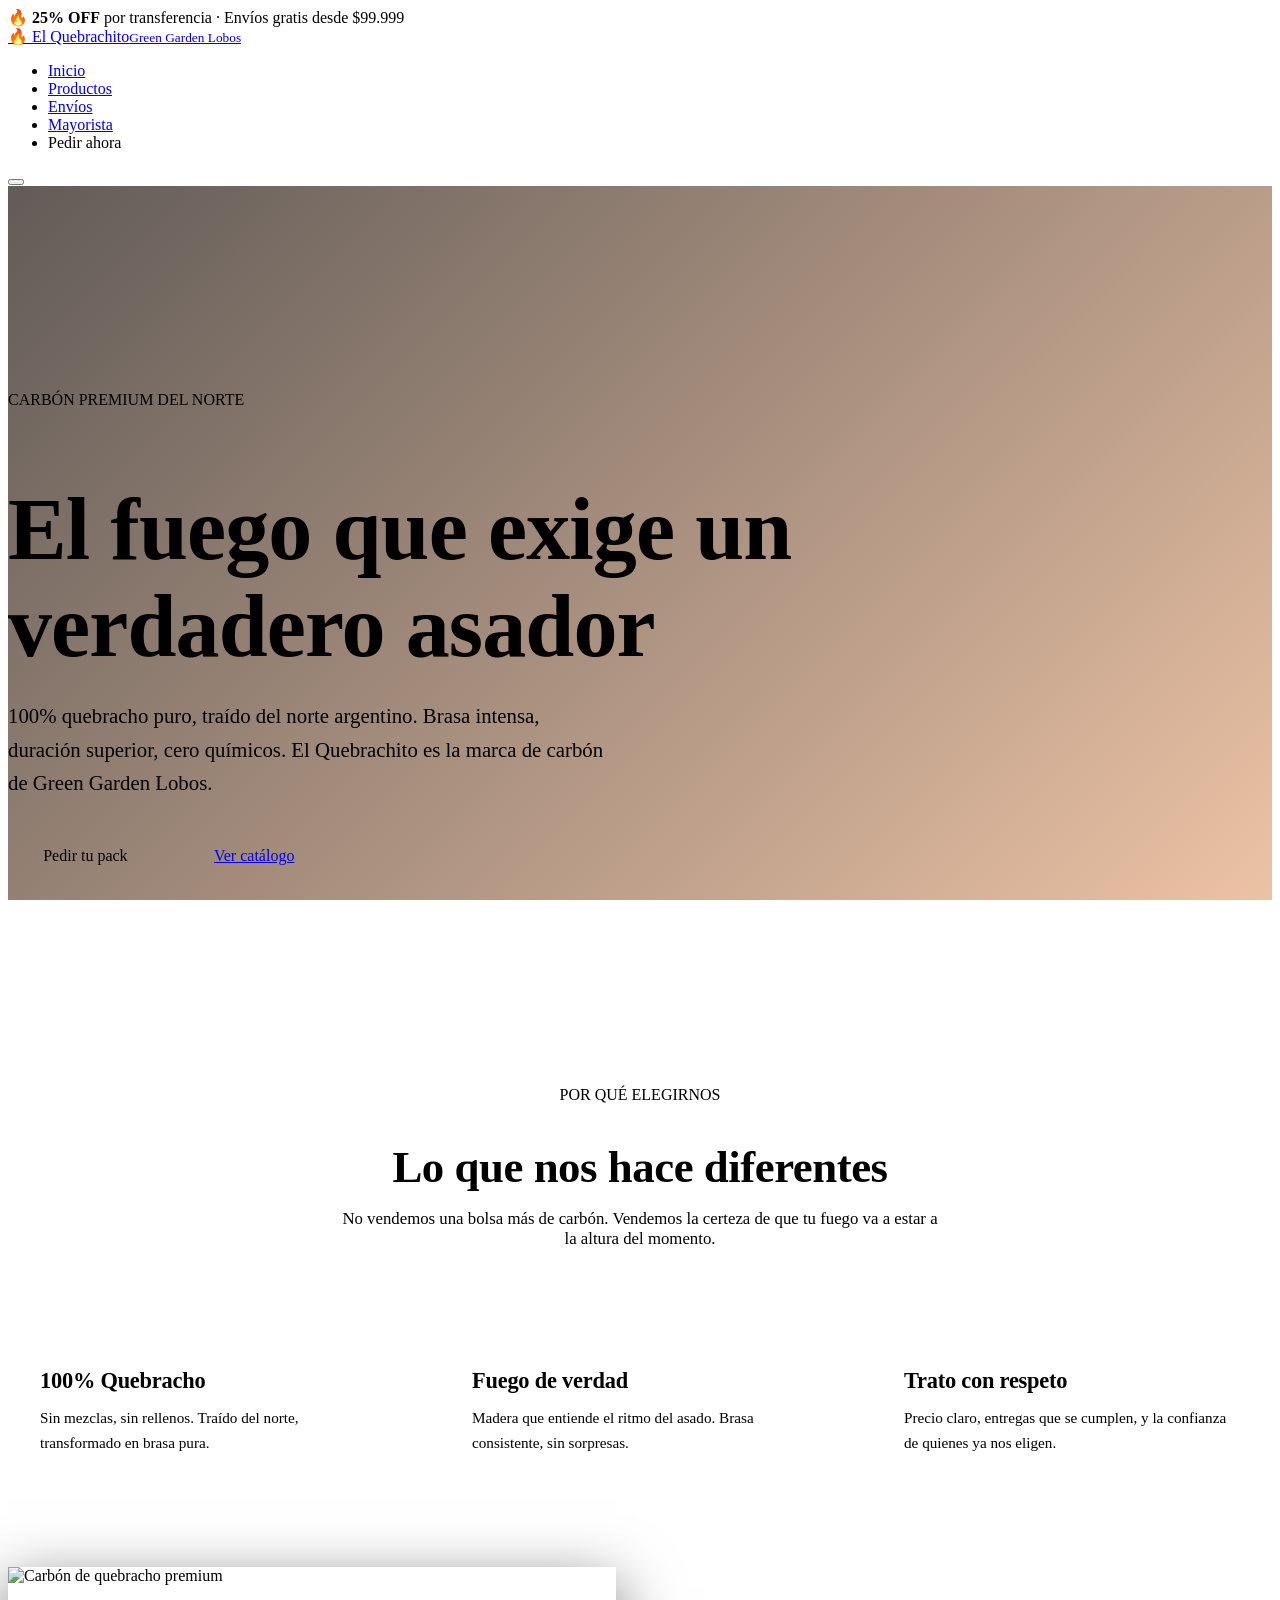
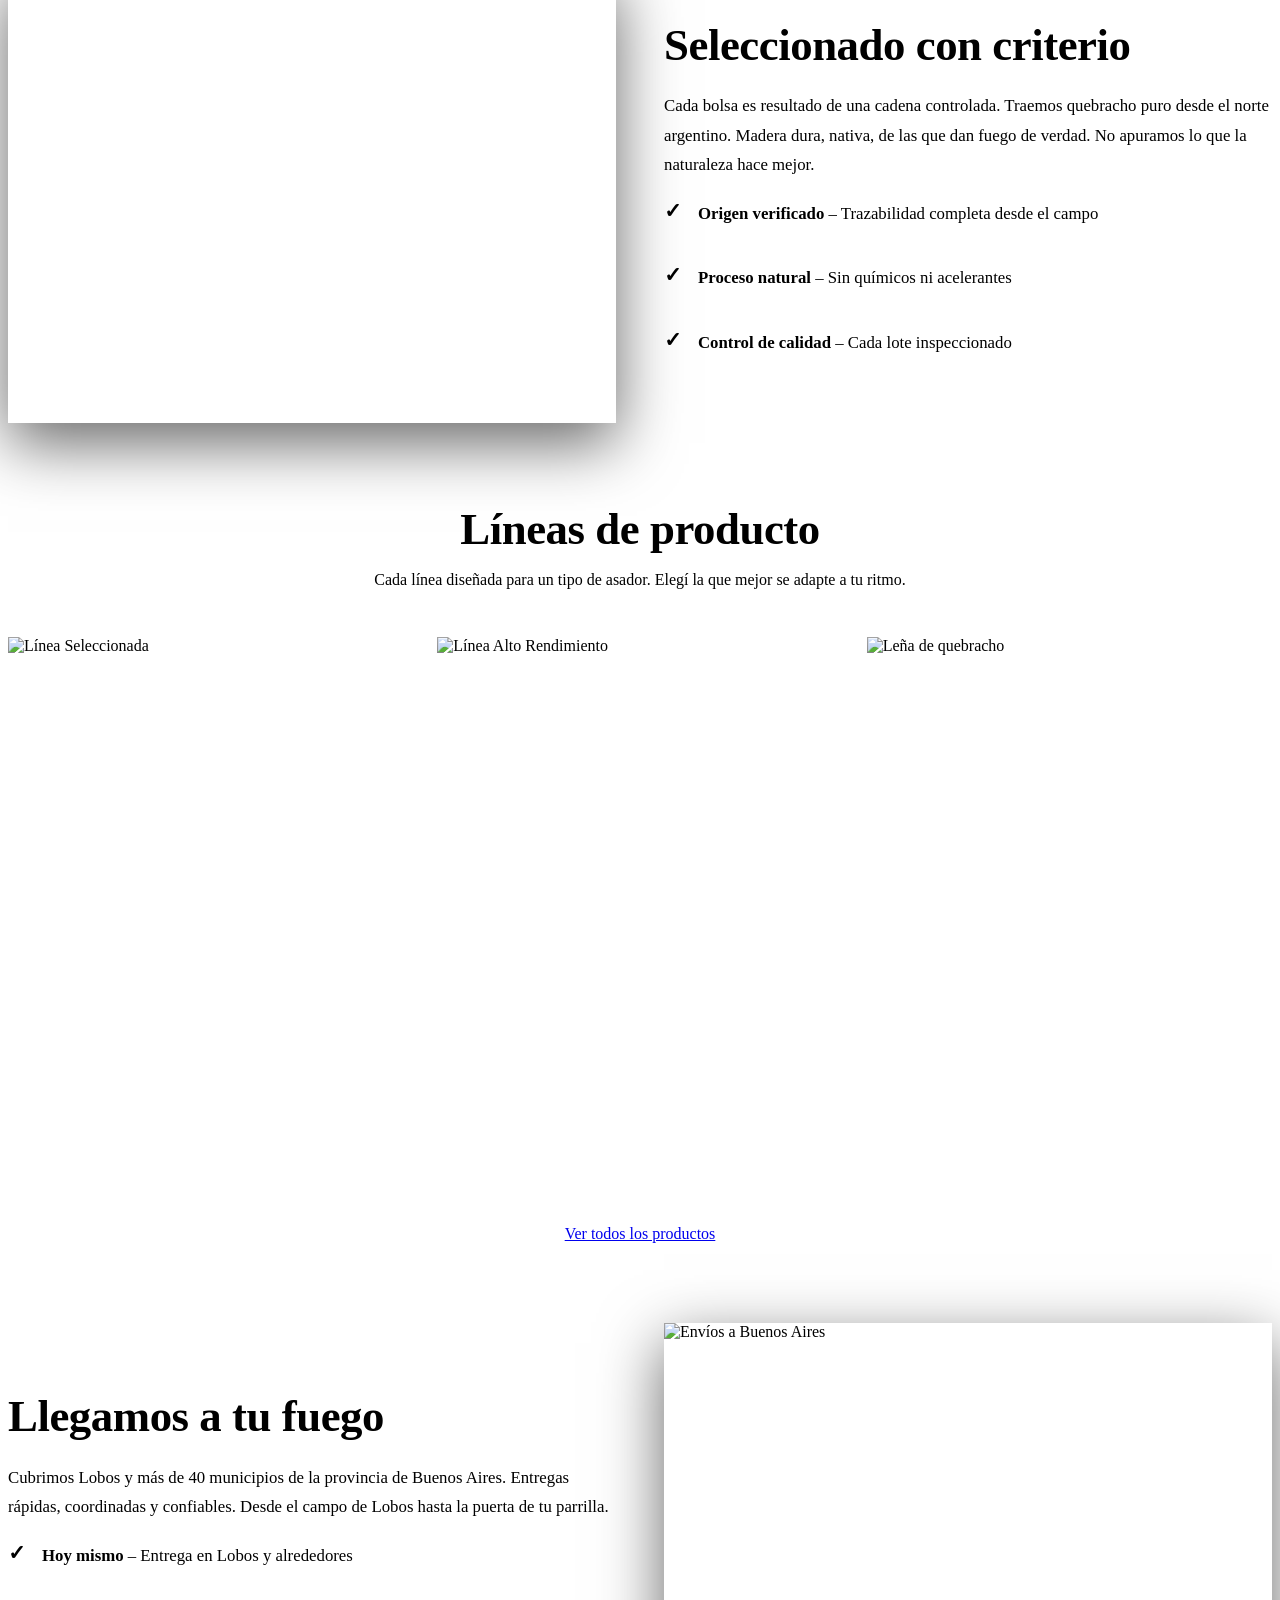
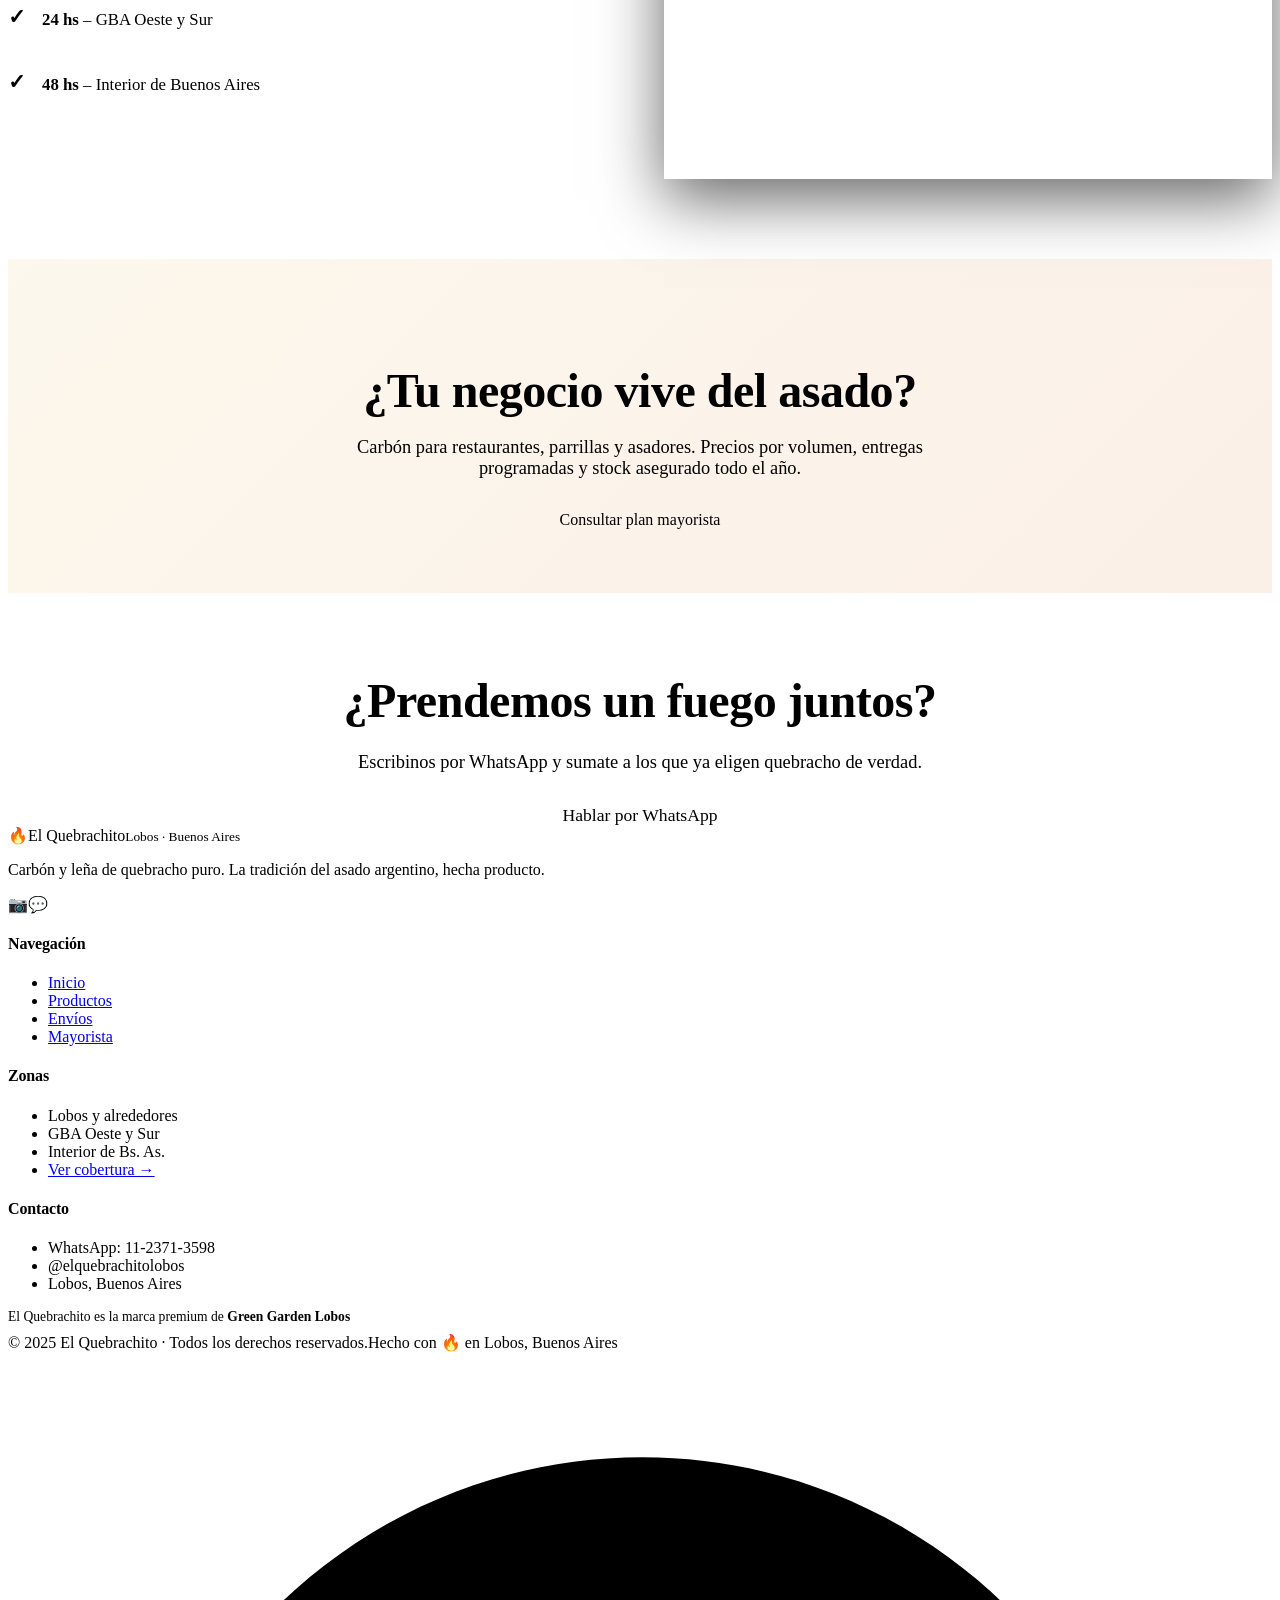
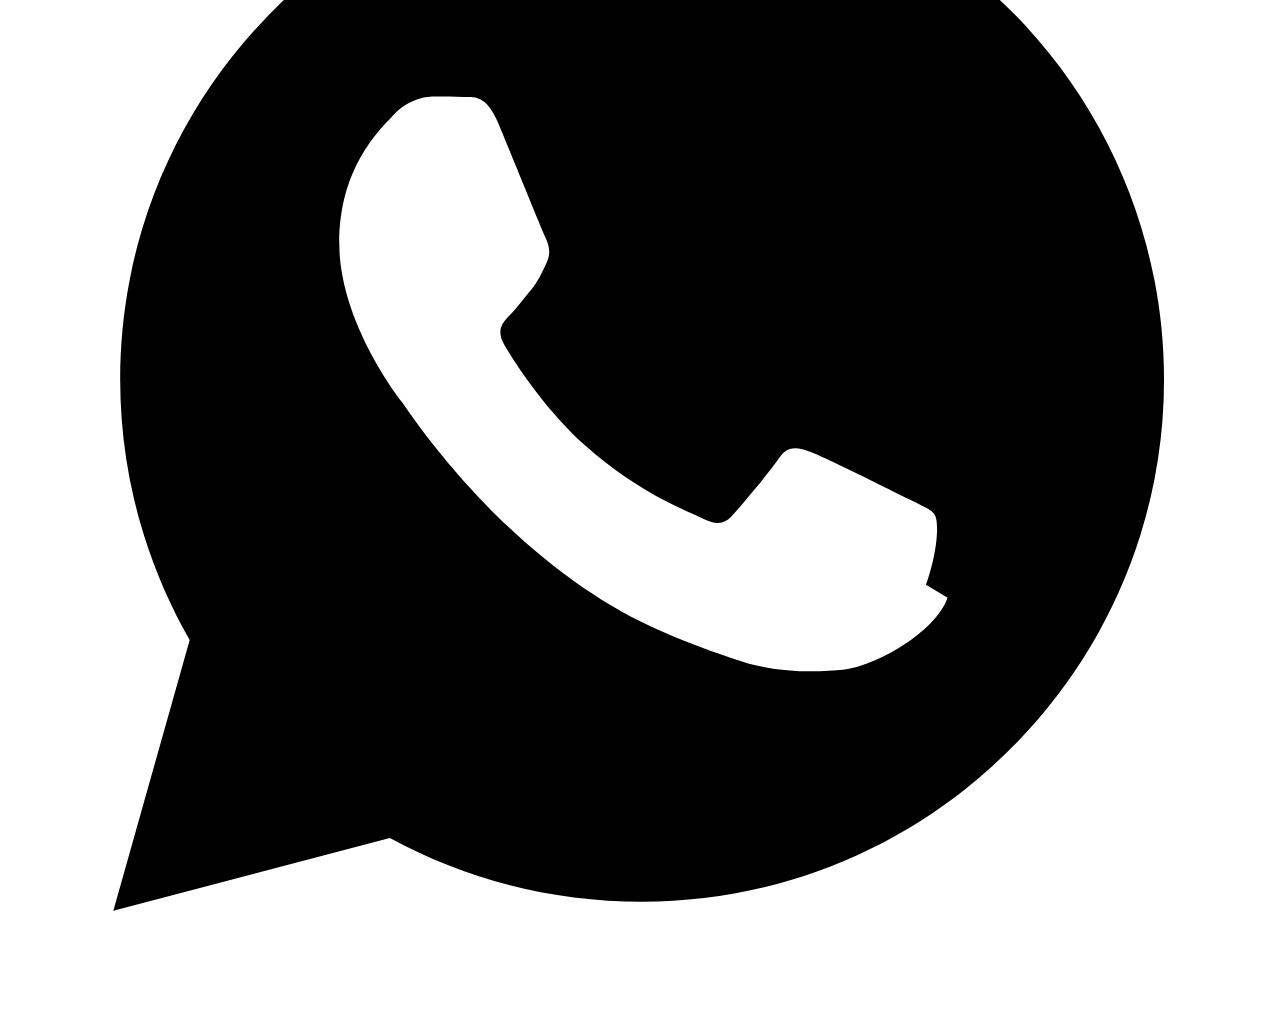
==== commit 58d5623f: "Add files via upload" ====
--- a/index.html
+++ b/index.html
@@ -6,24 +6,327 @@
   <title>El Quebrachito — Carbón Premium de Green Garden Lobos</title>
   <meta name="description" content="El Quebrachito: carbón y leña de quebracho puro, traído del norte. Marca premium de Green Garden Lobos. Envíos a toda Buenos Aires." />
   <meta name="theme-color" content="#0B0705" />
-
-  <!-- Open Graph -->
   <meta property="og:title" content="El Quebrachito — Carbón Premium" />
-  <meta property="og:description" content="Quebracho puro del norte. Marca de carbón premium para asadores argentinos. Hecho por Green Garden Lobos." />
+  <meta property="og:description" content="Quebracho puro del norte. Marca de carbón premium para asadores argentinos." />
   <meta property="og:type" content="website" />
   <meta property="og:locale" content="es_AR" />
 
-  <!-- Fuentes -->
+  <!-- Fuentes premium -->
   <link rel="preconnect" href="https://fonts.googleapis.com" />
   <link rel="preconnect" href="https://fonts.gstatic.com" crossorigin />
-  <link href="https://fonts.googleapis.com/css2?family=Oswald:wght@400;500;600;700;800&family=DM+Sans:wght@400;500;600;700&display=swap" rel="stylesheet" />
+  <link href="https://fonts.googleapis.com/css2?family=Fraunces:wght@400;500;600;700;800&family=Outfit:wght@400;500;600;700;800&display=swap" rel="stylesheet" />
 
   <link rel="stylesheet" href="css/main.css" />
+  <style>
+    /* Sobrescrituras para nuevo design */
+    h1, h2, h3, h4, h5, h6 {
+      font-family: var(--font-display);
+      text-transform: none;
+      letter-spacing: -0.01em;
+      font-weight: 700;
+    }
+
+    .hero {
+      position: relative;
+      min-height: 100vh;
+      display: flex;
+      align-items: center;
+      overflow: hidden;
+    }
+
+    .hero::before {
+      content: '';
+      position: absolute;
+      inset: 0;
+      background: linear-gradient(135deg, rgba(11, 7, 5, 0.7), rgba(210, 105, 30, 0.4)),
+                  url('https://images.unsplash.com/photo-1543372552-e3d2d6a5a9d9?w=1200&auto=format&fit=crop&q=80');
+      background-size: cover;
+      background-position: center;
+      background-attachment: fixed;
+      z-index: -1;
+    }
+
+    .hero-content {
+      position: relative;
+      z-index: 2;
+      max-width: 800px;
+    }
+
+    .hero h1 {
+      font-size: clamp(2.5rem, 8vw, 5.5rem);
+      line-height: 1.1;
+      margin-bottom: 1.5rem;
+      color: var(--crema);
+      font-weight: 800;
+    }
+
+    .hero-highlight {
+      color: var(--oro);
+      display: inline;
+    }
+
+    .hero-subtitle {
+      font-size: clamp(1rem, 2.5vw, 1.3rem);
+      color: var(--gris);
+      margin-bottom: 2rem;
+      max-width: 600px;
+      line-height: 1.6;
+      font-family: var(--font-body);
+      font-weight: 400;
+    }
+
+    .hero-ctas {
+      display: flex;
+      gap: 1rem;
+      flex-wrap: wrap;
+    }
+
+    /* Línea de productos premium */
+    .products-showcase {
+      display: grid;
+      grid-template-columns: 1fr 1fr;
+      gap: 3rem;
+      align-items: center;
+      margin-block: 6rem;
+    }
+
+    .product-image {
+      aspect-ratio: 1;
+      border-radius: 0;
+      overflow: hidden;
+      box-shadow: 0 20px 60px rgba(0, 0, 0, 0.6);
+    }
+
+    .product-image img {
+      width: 100%;
+      height: 100%;
+      object-fit: cover;
+    }
+
+    .product-info h2 {
+      font-size: clamp(2rem, 5vw, 3.2rem);
+      margin-bottom: 1.2rem;
+      line-height: 1.15;
+    }
+
+    .product-info p {
+      color: var(--gris);
+      margin-bottom: 1.2rem;
+      font-size: 1.05rem;
+      line-height: 1.75;
+    }
+
+    .product-features {
+      display: flex;
+      flex-direction: column;
+      gap: 1rem;
+      margin-bottom: 2rem;
+    }
+
+    .feature-item {
+      display: flex;
+      gap: 1rem;
+      align-items: flex-start;
+    }
+
+    .feature-item::before {
+      content: '✓';
+      color: var(--oro);
+      font-weight: 800;
+      font-size: 1.3rem;
+      flex-shrink: 0;
+    }
+
+    .feature-item p {
+      margin: 0;
+    }
+
+    /* Grid de valores */
+    .values-grid {
+      display: grid;
+      grid-template-columns: repeat(auto-fit, minmax(280px, 1fr));
+      gap: 2rem;
+      margin-top: 3rem;
+    }
+
+    .value-card {
+      background: linear-gradient(135deg, var(--carbon), var(--negro-2));
+      padding: 2rem;
+      border: 1px solid var(--linea);
+      border-radius: 0;
+      transition: all 0.3s var(--ease);
+    }
+
+    .value-card:hover {
+      border-color: var(--oro);
+      box-shadow: 0 12px 40px rgba(233, 185, 73, 0.15);
+      transform: translateY(-4px);
+    }
+
+    .value-card h3 {
+      font-size: 1.4rem;
+      margin-bottom: 0.8rem;
+      color: var(--crema);
+    }
+
+    .value-card p {
+      color: var(--gris);
+      font-size: 0.95rem;
+      line-height: 1.6;
+      margin: 0;
+    }
+
+    /* Galería de productos */
+    .gallery-grid {
+      display: grid;
+      grid-template-columns: repeat(auto-fit, minmax(240px, 1fr));
+      gap: 1.5rem;
+      margin-top: 3rem;
+    }
+
+    .gallery-item {
+      position: relative;
+      aspect-ratio: 3/4;
+      overflow: hidden;
+      border-radius: 0;
+      background: var(--carbon);
+    }
+
+    .gallery-item img {
+      width: 100%;
+      height: 100%;
+      object-fit: cover;
+      transition: transform 0.4s var(--ease);
+    }
+
+    .gallery-item:hover img {
+      transform: scale(1.05);
+    }
+
+    .gallery-overlay {
+      position: absolute;
+      inset: 0;
+      background: linear-gradient(to top, rgba(11, 7, 5, 0.9), transparent);
+      display: flex;
+      flex-direction: column;
+      justify-content: flex-end;
+      padding: 1.5rem;
+      opacity: 0;
+      transition: opacity 0.3s var(--ease);
+    }
+
+    .gallery-item:hover .gallery-overlay {
+      opacity: 1;
+    }
+
+    .gallery-overlay h4 {
+      color: var(--oro);
+      font-size: 1rem;
+      margin-bottom: 0.3rem;
+    }
+
+    .gallery-overlay p {
+      color: var(--gris);
+      font-size: 0.85rem;
+    }
+
+    /* Split sections alternados */
+    .split-section {
+      display: grid;
+      grid-template-columns: 1fr 1fr;
+      gap: 3rem;
+      align-items: center;
+      margin-block: 5rem;
+    }
+
+    .split-section.reverse {
+      direction: rtl;
+    }
+
+    .split-section.reverse > * {
+      direction: ltr;
+    }
+
+    .split-image {
+      aspect-ratio: 4/3;
+      border-radius: 0;
+      overflow: hidden;
+      box-shadow: 0 20px 60px rgba(0, 0, 0, 0.6);
+    }
+
+    .split-image img {
+      width: 100%;
+      height: 100%;
+      object-fit: cover;
+    }
+
+    .split-content h2 {
+      font-size: clamp(2rem, 4vw, 2.8rem);
+      margin-bottom: 1.2rem;
+      line-height: 1.2;
+    }
+
+    .split-content p {
+      color: var(--gris);
+      margin-bottom: 1.2rem;
+      line-height: 1.75;
+      font-size: 1.05rem;
+    }
+
+    /* CTA prominente */
+    .cta-hero {
+      background: linear-gradient(135deg, rgba(233, 185, 73, 0.1), rgba(210, 105, 30, 0.1));
+      border: 1px solid var(--linea);
+      padding: 4rem 2rem;
+      text-align: center;
+      border-radius: 0;
+      margin-block: 5rem;
+    }
+
+    .cta-hero h2 {
+      font-size: clamp(2rem, 5vw, 3rem);
+      margin-bottom: 1rem;
+    }
+
+    .cta-hero p {
+      color: var(--gris);
+      font-size: 1.15rem;
+      margin-bottom: 2rem;
+      max-width: 600px;
+      margin-left: auto;
+      margin-right: auto;
+    }
+
+    /* Responsivo */
+    @media (max-width: 768px) {
+      .products-showcase,
+      .split-section {
+        grid-template-columns: 1fr;
+      }
+
+      .split-section.reverse {
+        direction: ltr;
+      }
+
+      .split-section.reverse > * {
+        direction: ltr;
+      }
+
+      .hero-ctas {
+        flex-direction: column;
+      }
+
+      .hero-ctas a {
+        width: 100%;
+        text-align: center;
+      }
+    }
+  </style>
 </head>
 <body>
 
   <!-- BANNER PROMO -->
-  <div class="promo-banner">🔥 <strong>25% OFF</strong> por transferencia · Envíos gratis desde $99.999 a CABA y GBA</div>
+  <div class="promo-banner">🔥 <strong>25% OFF</strong> por transferencia · Envíos gratis desde $99.999</div>
 
   <!-- NAVBAR -->
   <header class="navbar">
@@ -41,394 +344,149 @@
           <a class="btn btn-fire" data-wa="Hola! Quería hacer un pedido de El Quebrachito 🔥">Pedir ahora</a>
         </li>
       </ul>
-      <button class="hamburger" aria-label="Abrir menú" aria-expanded="false" aria-controls="nav-links">
-        <span></span><span></span><span></span>
-      </button>
+      <button class="hamburger" aria-label="Abrir menú" aria-expanded="false"><span></span><span></span><span></span></button>
     </nav>
   </header>
   <div class="nav-backdrop"></div>
 
-  <!-- HERO -->
+  <!-- HERO PREMIUM -->
   <section class="hero">
-    <canvas id="fire-canvas" aria-hidden="true"></canvas>
-    <div class="container">
-      <div class="hero-inner reveal">
-        <p class="eyebrow">Carbón premium del norte</p>
-        <h1 class="reveal d1">El fuego que <span class="fuego">exige</span> un verdadero asador</h1>
-        <p class="lead reveal d2">100% quebracho puro, traído del norte argentino. Brasa intensa, duración superior, cero químicos. El Quebrachito es la marca de carbón de Green Garden Lobos.</p>
-        <div class="hero-actions reveal d3">
-          <a class="btn btn-fire" data-wa="Hola! Quería pedir un pack de El Quebrachito 🔥">Pedir tu pack</a>
-          <a class="btn btn-ghost-light" href="productos.html">Ver catálogo</a>
-        </div>
-        <div class="hero-stats">
-          <div class="stat reveal"><div class="num">100%</div><div class="label">Quebracho puro</div></div>
-          <div class="stat reveal d1"><div class="num">40+</div><div class="label">Municipios</div></div>
-          <div class="stat reveal d2"><div class="num">24h</div><div class="label">Entrega</div></div>
-        </div>
-      </div>
-    </div>
-  </section>
-
-  <!-- BARRA DE CONFIANZA -->
-  <section class="trust-bar">
-    <div class="container trust-inner">
-      <div class="trust-item">
-        <div class="t-ico">🚚</div>
-        <div class="t-tx"><strong>Envío gratis</strong><span>Desde $99.999</span></div>
-      </div>
-      <div class="trust-item">
-        <div class="t-ico">💰</div>
-        <div class="t-tx"><strong>25% OFF</strong><span>Por transferencia</span></div>
-      </div>
-      <div class="trust-item">
-        <div class="t-ico">💬</div>
-        <div class="t-tx"><strong>Atención</strong><span>Por WhatsApp</span></div>
-      </div>
-      <div class="trust-item">
-        <div class="t-ico">🏆</div>
-        <div class="t-tx"><strong>Premium</strong><span>Marca líder en carbón</span></div>
-      </div>
-    </div>
-  </section>
-
-  <!-- LÍNEAS DE PRODUCTO -->
+    <div class="container">
+      <div class="hero-content">
+        <div class="eyebrow" style="color: var(--oro); margin-bottom: 1rem;">CARBÓN PREMIUM DEL NORTE</div>
+        <h1>El fuego que <span class="hero-highlight">exige</span> un verdadero asador</h1>
+        <p class="hero-subtitle">100% quebracho puro, traído del norte argentino. Brasa intensa, duración superior, cero químicos. El Quebrachito es la marca de carbón de Green Garden Lobos.</p>
+        <div class="hero-ctas">
+          <a class="btn btn-fire" data-wa="Hola! Quería hacer un pedido 🔥" style="padding: 1rem 2.2rem; font-size: 1rem;">Pedir tu pack</a>
+          <a class="btn btn-outline on-dark" href="productos.html" style="padding: 1rem 2.2rem; font-size: 1rem;">Ver catálogo</a>
+        </div>
+      </div>
+    </div>
+  </section>
+
+  <!-- DIFERENCIA PREMIUM -->
+  <section class="section section-dark">
+    <div class="container">
+      <div style="text-align: center; margin-bottom: 4rem;">
+        <div class="eyebrow">POR QUÉ ELEGIRNOS</div>
+        <h2 style="font-size: clamp(2rem, 5vw, 2.8rem); margin-bottom: 1rem;">Lo que nos hace diferentes</h2>
+        <p style="color: var(--gris); max-width: 600px; margin: 0 auto; font-size: 1.05rem;">No vendemos una bolsa más de carbón. Vendemos la certeza de que tu fuego va a estar a la altura del momento.</p>
+      </div>
+
+      <div class="values-grid">
+        <div class="value-card">
+          <h3>100% Quebracho</h3>
+          <p>Sin mezclas, sin rellenos. Traído del norte, transformado en brasa pura.</p>
+        </div>
+        <div class="value-card">
+          <h3>Fuego de verdad</h3>
+          <p>Madera que entiende el ritmo del asado. Brasa consistente, sin sorpresas.</p>
+        </div>
+        <div class="value-card">
+          <h3>Trato con respeto</h3>
+          <p>Precio claro, entregas que se cumplen, y la confianza de quienes ya nos eligen.</p>
+        </div>
+      </div>
+    </div>
+  </section>
+
+  <!-- SPLIT: PROCESO DE SELECCIÓN -->
   <section class="section">
     <div class="container">
-      <div class="reveal text-center" style="margin-bottom: 1rem;">
-        <p class="eyebrow">Tres líneas premium</p>
-        <h2 class="section-title reveal d1">Elegí tu fuego</h2>
-      </div>
-
-      <div class="lines-grid">
-        <div class="line-card reveal">
-          <div class="line-emoji">🔥</div>
-          <div class="line-body">
-            <span class="tag">Seleccionado a mano</span>
-            <h3>Línea <span class="oro">Seleccionada</span></h3>
-            <p>100% quebracho blanco · Solo piezas grandes.</p>
-            <div class="line-feats">
-              <span>Brasa pura</span>
-              <span>Larga duración</span>
-            </div>
-            <a class="btn btn-fire" href="productos.html" style="width:100%;justify-content:center">Ver detalles</a>
+      <div class="split-section">
+        <div class="split-image">
+          <img src="https://images.unsplash.com/photo-1555939594-58d7cb561341?w=800&auto=format&fit=crop&q=80" alt="Carbón de quebracho premium">
+        </div>
+        <div class="split-content">
+          <h2>Seleccionado con criterio</h2>
+          <p>Cada bolsa es resultado de una cadena controlada. Traemos quebracho puro desde el norte argentino. Madera dura, nativa, de las que dan fuego de verdad. No apuramos lo que la naturaleza hace mejor.</p>
+          <div class="product-features">
+            <div class="feature-item"><p><strong>Origen verificado</strong> – Trazabilidad completa desde el campo</p></div>
+            <div class="feature-item"><p><strong>Proceso natural</strong> – Sin químicos ni acelerantes</p></div>
+            <div class="feature-item"><p><strong>Control de calidad</strong> – Cada lote inspeccionado</p></div>
           </div>
         </div>
-
-        <div class="line-card reveal d1">
-          <div class="line-emoji">⚡</div>
-          <div class="line-body">
-            <span class="tag">Alto rendimiento</span>
-            <h3>Línea <span class="oro">Alto Rendimiento</span></h3>
-            <p>100% quebracho blanco · Tamaños variados.</p>
-            <div class="line-feats">
-              <span>Encendido rápido</span>
-              <span>Mejor precio</span>
-            </div>
-            <a class="btn btn-fire" href="productos.html" style="width:100%;justify-content:center">Ver detalles</a>
+      </div>
+    </div>
+  </section>
+
+  <!-- GALERÍA DE PRODUCTOS -->
+  <section class="section section-dark">
+    <div class="container">
+      <div style="text-align: center; margin-bottom: 3rem;">
+        <h2 style="font-size: clamp(2rem, 5vw, 2.8rem); margin-bottom: 1rem;">Líneas de producto</h2>
+        <p style="color: var(--gris); max-width: 600px; margin: 0 auto;">Cada línea diseñada para un tipo de asador. Elegí la que mejor se adapte a tu ritmo.</p>
+      </div>
+
+      <div class="gallery-grid">
+        <div class="gallery-item">
+          <img src="https://images.unsplash.com/photo-1543372552-e3d2d6a5a9d9?w=600&auto=format&fit=crop&q=80" alt="Línea Seleccionada">
+          <div class="gallery-overlay">
+            <h4>SELECCIONADA</h4>
+            <p>Premium y exclusiva</p>
           </div>
         </div>
 
-        <div class="line-card reveal d2">
-          <div class="line-emoji">🪵</div>
-          <div class="line-body">
-            <span class="tag">Para horno</span>
-            <h3><span class="oro">Leña</span> Quebracho</h3>
-            <p>Troncos secos, listos para encender. Ideal para horno y parrilla.</p>
-            <div class="line-feats">
-              <span>Troncos grandes</span>
-              <span>Listo para usar</span>
-            </div>
-            <a class="btn btn-fire" href="productos.html" style="width:100%;justify-content:center">Ver detalles</a>
+        <div class="gallery-item">
+          <img src="https://images.unsplash.com/photo-1586985289688-e6e99c9b5e45?w=600&auto=format&fit=crop&q=80" alt="Línea Alto Rendimiento">
+          <div class="gallery-overlay">
+            <h4>ALTO RENDIMIENTO</h4>
+            <p>Duración máxima</p>
           </div>
         </div>
-      </div>
-    </div>
-  </section>
-
-  <!-- FEATURE: EL MEJOR CARBÓN -->
-  <section class="section section-alt">
-    <div class="container">
-      <div class="feature-split">
-        <div class="feature-body">
-          <p class="eyebrow reveal">Premium</p>
-          <h2 class="reveal d1">El mejor <span class="oro">carbón</span> del país</h2>
-          <p class="reveal d2">Todo nuestro carbón es 100% Quebracho Blanco — la madera más dura de Argentina. Brasa pareja, calor constante, sin chispas, nivel de ceniza bajo.</p>
-          <ul class="feature-checks reveal d3">
-            <li>100% quebracho blanco, sin mezclas</li>
-            <li>Brasa pareja y duración superior</li>
-            <li>Cero aditivos ni químicos</li>
-            <li>Ideal para asados y restaurantes</li>
-          </ul>
-          <a class="btn btn-fire reveal d3" href="productos.html">Ver carbón →</a>
-        </div>
-        <div class="feature-media reveal">🪨</div>
-      </div>
-    </div>
-  </section>
-
-  <!-- PROPUESTA DE VALOR -->
+
+        <div class="gallery-item">
+          <img src="https://images.unsplash.com/photo-1562547409-e8c1e2b4c0e5?w=600&auto=format&fit=crop&q=80" alt="Leña de quebracho">
+          <div class="gallery-overlay">
+            <h4>LEÑA</h4>
+            <p>Fuego inicial potente</p>
+          </div>
+        </div>
+      </div>
+
+      <div style="text-align: center; margin-top: 3rem;">
+        <a class="btn btn-fire" href="productos.html" style="padding: 1rem 2.2rem;">Ver todos los productos</a>
+      </div>
+    </div>
+  </section>
+
+  <!-- SPLIT: COBERTURA -->
   <section class="section">
     <div class="container">
-      <p class="eyebrow text-center reveal">Por qué El Quebrachito</p>
-      <h2 class="section-title text-center reveal d1">Pensado para asadores que exigen</h2>
-
-      <div class="value-grid">
-        <article class="value-card reveal">
-          <div class="ico">🪵</div>
-          <h3>Quebracho 100%</h3>
-          <p>Sin rellenos, sin mezclas. Densidad real que rinde en el fuego.</p>
-        </article>
-        <article class="value-card reveal d1">
-          <div class="ico">⚡</div>
-          <h3>Encendido fácil</h3>
-          <p>Prende rápido sin químicos. Listo para el asado en minutos.</p>
-        </article>
-        <article class="value-card reveal d2">
-          <div class="ico">🔥</div>
-          <h3>Brasa intensa</h3>
-          <p>Calor pareja y duración. Tu asado no se apaga a mitad de camino.</p>
-        </article>
-        <article class="value-card reveal">
-          <div class="ico">🚚</div>
-          <h3>Entrega rápida</h3>
-          <p>Cubrimos +40 municipios. En 24 a 48 hs en tu puerta.</p>
-        </article>
-        <article class="value-card reveal d1">
-          <div class="ico">💬</div>
-          <h3>Compra fácil</h3>
-          <p>Sin carrito complicado. Pedís por WhatsApp y listo.</p>
-        </article>
-        <article class="value-card reveal d2">
-          <div class="ico">✓</div>
-          <h3>Marca de calidad</h3>
-          <p>El Quebrachito es la marca premium de Green Garden Lobos.</p>
-        </article>
-      </div>
-    </div>
-  </section>
-
-  <!-- PACKS MÁS VENDIDOS -->
+      <div class="split-section reverse">
+        <div class="split-image">
+          <img src="https://images.unsplash.com/photo-1549924231-f129b778055e?w=800&auto=format&fit=crop&q=80" alt="Envíos a Buenos Aires">
+        </div>
+        <div class="split-content">
+          <h2>Llegamos a tu fuego</h2>
+          <p>Cubrimos Lobos y más de 40 municipios de la provincia de Buenos Aires. Entregas rápidas, coordinadas y confiables. Desde el campo de Lobos hasta la puerta de tu parrilla.</p>
+          <div class="product-features">
+            <div class="feature-item"><p><strong>Hoy mismo</strong> – Entrega en Lobos y alrededores</p></div>
+            <div class="feature-item"><p><strong>24 hs</strong> – GBA Oeste y Sur</p></div>
+            <div class="feature-item"><p><strong>48 hs</strong> – Interior de Buenos Aires</p></div>
+          </div>
+        </div>
+      </div>
+    </div>
+  </section>
+
+  <!-- CTA MAYORISTA -->
   <section class="section section-dark">
     <div class="container">
-      <p class="eyebrow text-center reveal">Favoritos</p>
-      <h2 class="section-title text-center reveal d1">Packs más vendidos</h2>
-
-      <div class="products-grid">
-        <article class="product-card reveal">
-          <div class="product-media"><span>🔥</span><span class="product-tag off">-26% OFF</span></div>
-          <div class="product-body">
-            <h3>Pack Asador Tradicional</h3>
-            <p class="desc">8x carbón 5kg seleccionado + 8x leña fina para encendido.</p>
-            <div class="product-price">
-              <span class="price-old">$440.000</span>
-              <span class="price-now">$325.000</span>
-              <span class="price-transfer">💰 $243.750 con transferencia</span>
-            </div>
-            <a class="btn btn-fire" data-wa="Hola! Quería el Pack Asador Tradicional de El Quebrachito 🔥">Pedir</a>
-          </div>
-        </article>
-
-        <article class="product-card reveal d1">
-          <div class="product-media"><span>⚡</span><span class="product-tag off">-25% OFF</span></div>
-          <div class="product-body">
-            <h3>Pack Asador Alto Rendimiento</h3>
-            <p class="desc">8x carbón 5kg alto rendimiento + 8x leña fina para encendido.</p>
-            <div class="product-price">
-              <span class="price-old">$350.000</span>
-              <span class="price-now">$262.500</span>
-              <span class="price-transfer">💰 $196.875 con transferencia</span>
-            </div>
-            <a class="btn btn-fire" data-wa="Hola! Quería el Pack Asador Alto Rendimiento de El Quebrachito ⚡">Pedir</a>
-          </div>
-        </article>
-
-        <article class="product-card reveal d2">
-          <div class="product-media"><span>🎁</span><span class="product-tag">Primera compra</span></div>
-          <div class="product-body">
-            <h3>Pack Especial Primera Compra</h3>
-            <p class="desc">1x carbón seleccionado + 1x alto rendimiento + 1x leña fina.</p>
-            <div class="product-price">
-              <span class="price-old">$145.000</span>
-              <span class="price-now">$130.500</span>
-              <span class="price-transfer">💰 $97.875 con transferencia</span>
-            </div>
-            <a class="btn btn-fire" data-wa="Hola! Quería el Pack Especial Primera Compra de El Quebrachito 🎁">Pedir</a>
-          </div>
-        </article>
-
-        <article class="product-card reveal">
-          <div class="product-media"><span>🏆</span><span class="product-tag off">-25% OFF</span></div>
-          <div class="product-body">
-            <h3>Pack Asador Experto</h3>
-            <p class="desc">10x carbón 5kg seleccionado a mano + leña fina para encendido.</p>
-            <div class="product-price">
-              <span class="price-old">$340.000</span>
-              <span class="price-now">$255.000</span>
-              <span class="price-transfer">💰 $191.250 con transferencia</span>
-            </div>
-            <a class="btn btn-fire" data-wa="Hola! Quería el Pack Asador Experto de El Quebrachito 🏆">Pedir</a>
-          </div>
-        </article>
-      </div>
-
-      <div class="text-center reveal" style="margin-top:2.8rem">
-        <a class="btn btn-outline on-dark" href="productos.html">Ver todos los productos →</a>
-      </div>
-    </div>
-  </section>
-
-  <!-- ZONA DE ENVÍOS -->
-  <section class="section" id="envios">
-    <div class="container">
-      <p class="eyebrow text-center reveal">Cobertura</p>
-      <h2 class="section-title text-center reveal d1">Llegamos a tu fuego</h2>
-
-      <div class="envios-layout">
-        <div class="map-frame reveal">
-          <svg viewBox="0 0 400 320" role="img" aria-label="Mapa de zonas de cobertura">
-            <rect width="400" height="320" rx="16" fill="#f3ece1" />
-            <path class="zona-region" d="M40 60 L200 40 L360 90 L330 200 L180 240 L60 190 Z" fill="#cdbfa8" />
-            <path class="zona-region" d="M150 120 L280 110 L300 190 L190 215 L140 175 Z" fill="#E9B949" opacity="0.55" />
-            <circle class="zona-region" cx="205" cy="160" r="34" fill="#3C7A3E" opacity="0.8" />
-            <circle cx="205" cy="160" r="6" fill="#E9B949" />
-            <text x="205" y="205" text-anchor="middle" font-family="DM Sans, sans-serif" font-size="13" font-weight="700" fill="#0B0705">Lobos</text>
-            <text x="295" y="100" text-anchor="middle" font-family="DM Sans, sans-serif" font-size="11" font-weight="600" fill="#7a3a12">GBA</text>
-            <text x="320" y="70" text-anchor="middle" font-family="DM Sans, sans-serif" font-size="11" font-weight="600" fill="#5a5340">Interior</text>
-          </svg>
-        </div>
-
-        <div class="zonas-list">
-          <div class="zona-item reveal">
-            <span class="dot" style="background:#3C7A3E"></span>
-            <div><h4>Lobos y alrededores</h4><p>Gilbert, Empalme, Salvador María, Elvira</p></div>
-            <span class="tiempo">Hoy</span>
-          </div>
-          <div class="zona-item reveal d1">
-            <span class="dot" style="background:#E9B949"></span>
-            <div><h4>GBA Oeste y Sur</h4><p>Cañuelas, San Vicente, Las Heras, Mercedes, Luján</p></div>
-            <span class="tiempo">24 hs</span>
-          </div>
-          <div class="zona-item reveal d2">
-            <span class="dot" style="background:#cdbfa8"></span>
-            <div><h4>Interior de Bs. As.</h4><p>+40 municipios · Consultá tu localidad</p></div>
-            <span class="tiempo">48 hs</span>
-          </div>
-          <div class="reveal d3" style="margin-top:.8rem">
-            <a class="btn btn-fire" data-wa="Hola! Quería saber si llegan a mi zona 🚚">¿Llegamos a tu zona?</a>
-          </div>
-        </div>
-      </div>
-    </div>
-  </section>
-
-  <!-- SECTION: GREEN GARDEN LOBOS -->
-  <section class="section section-alt">
-    <div class="container">
-      <div class="brand-strip">
-        <div class="inner reveal">
-          <div class="gg-logo">
-            <span>Marca de</span> Green Garden Lobos
-          </div>
-          <h2>El Quebrachito es la línea premium de Green Garden Lobos</h2>
-          <p style="color:var(--crema-dim);margin-top:1rem;max-width:62ch;margin-inline:auto">Desde Lobos, Buenos Aires, Green Garden Lobos trae el mejor quebracho del norte. El Quebrachito es nuestra marca de carbón y leña, hecha para asadores que exigen calidad sin compromisos.</p>
-        </div>
-      </div>
-    </div>
-  </section>
-
-  <!-- TESTIMONIOS -->
-  <section class="section" style="background:#efe7da">
-    <div class="container">
-      <p class="eyebrow text-center reveal" style="color:var(--brasa)">Testimonios</p>
-      <h2 class="section-title text-center reveal d1" style="color:var(--carbon)">Lo que dicen los asadores</h2>
-
-      <div class="testimonials-grid">
-        <figure class="testimonial reveal" style="background:#fff">
-          <div class="stars">★★★★★</div>
-          <blockquote style="color:var(--carbon)">"El mejor carbón que probé. Prende rápido, la brasa dura todo el asado. Hoy no compro otro."</blockquote>
-          <figcaption class="who">
-            <span class="avatar">M</span>
-            <div><strong style="color:var(--carbon)">Martín G.</strong><span style="color:var(--gris)">Asador · Cañuelas</span></div>
-          </figcaption>
-        </figure>
-
-        <figure class="testimonial reveal d1" style="background:#fff">
-          <div class="stars">★★★★★</div>
-          <blockquote style="color:var(--carbon)">"Lo uso en mi restaurante. Consistencia constante, entregas puntuales. Excelente relación precio-calidad."</blockquote>
-          <figcaption class="who">
-            <span class="avatar">L</span>
-            <div><strong style="color:var(--carbon)">Lucía R.</strong><span style="color:var(--gris)">Parrilla · Lobos</span></div>
-          </figcaption>
-        </figure>
-
-        <figure class="testimonial reveal d2" style="background:#fff">
-          <div class="stars">★★★★★</div>
-          <blockquote style="color:var(--carbon)">"Pedí un domingo, llegó el lunes. Atención impecable, producto de verdad. El lujo que se merece un buen asado."</blockquote>
-          <figcaption class="who">
-            <span class="avatar">D</span>
-            <div><strong style="color:var(--carbon)">Diego P.</strong><span style="color:var(--gris)">Cliente · San Vicente</span></div>
-          </figcaption>
-        </figure>
-      </div>
-    </div>
-  </section>
-
-  <!-- MAYORISTA CTA -->
+      <div class="cta-hero">
+        <h2>¿Tu negocio vive del asado?</h2>
+        <p>Carbón para restaurantes, parrillas y asadores. Precios por volumen, entregas programadas y stock asegurado todo el año.</p>
+        <a class="btn btn-fire" data-wa="Hola! Soy un negocio y quería consultar precios mayoristas 🍖">Consultar plan mayorista</a>
+      </div>
+    </div>
+  </section>
+
+  <!-- CTA FINAL -->
   <section class="section">
-    <div class="container">
-      <div class="mayorista reveal">
-        <div>
-          <p class="eyebrow" style="color:var(--oro)">Para restaurantes y asadores</p>
-          <h2>Compra por volumen.<br>Precio mayorista.</h2>
-          <p style="color:var(--crema-dim)">Si trabajás con fuego todo el año, te damos precio especial, entregas programadas y stock garantizado.</p>
-          <ul class="mayorista-perks">
-            <li>Hasta 25% descuento por volumen</li>
-            <li>Entregas semanales programadas</li>
-            <li>Facturación y pago diferido</li>
-            <li>Asesoramiento para tu parrilla</li>
-          </ul>
-          <a class="btn btn-fire" href="mayorista.html">Plan mayorista →</a>
-        </div>
-        <div class="mayorista-card">
-          <div class="big">-25%</div>
-          <p>Descuento promedio para volumen</p>
-          <a class="btn btn-gold" data-wa="Hola! Soy un negocio y quería cotización mayorista para El Quebrachito 🍖">Cotizar</a>
-        </div>
-      </div>
-    </div>
-  </section>
-
-  <!-- INSTAGRAM -->
-  <section class="section" style="background:var(--negro-2)">
-    <div class="container text-center">
-      <p class="eyebrow reveal">Seguinos</p>
-      <h2 class="section-title reveal d1">@elquebrachitolobos</h2>
-      <p class="section-lead mx-auto reveal d2">Fuego real, brasas encendidas, asados de verdad. Mirá nuestras historias.</p>
-
-      <div class="ig-grid">
-        <a class="ig-item reveal" data-ig>🔥</a>
-        <a class="ig-item reveal" data-ig>🥩</a>
-        <a class="ig-item reveal d1" data-ig>🪵</a>
-        <a class="ig-item reveal d1" data-ig>🌾</a>
-        <a class="ig-item reveal d2" data-ig>🍖</a>
-        <a class="ig-item reveal d2" data-ig>☀️</a>
-      </div>
-
-      <div style="margin-top:2.2rem" class="reveal">
-        <a class="btn btn-outline on-dark" data-ig>Ver Instagram →</a>
-      </div>
-    </div>
-  </section>
-
-  <!-- CTA FINAL -->
-  <section class="section cta-final">
-    <div class="container">
-      <span class="badge-off reveal">🔥 25% OFF por transferencia</span>
-      <h2 class="reveal d1">¿Listo para <span class="oro">prender</span>?</h2>
-      <p class="reveal d2">Hacé tu pedido ahora por WhatsApp. Carbón premium en 24 a 48 hs, directo a tu puerta.</p>
-      <div class="reveal d3">
-        <a class="btn btn-fire" style="padding:1.1rem 2.2rem;font-size:.95rem" data-wa="Hola! Quería hacer un pedido de El Quebrachito 🔥">Pedir ahora por WhatsApp</a>
-      </div>
+    <div class="container" style="text-align: center;">
+      <h2 style="font-size: clamp(2rem, 5vw, 3rem); margin-bottom: 1.5rem;">¿Prendemos un fuego juntos?</h2>
+      <p style="color: var(--gris); font-size: 1.15rem; margin-bottom: 2rem; max-width: 600px; margin-left: auto; margin-right: auto;">Escribinos por WhatsApp y sumate a los que ya eligen quebracho de verdad.</p>
+      <a class="btn btn-wa" data-wa="Hola! Quería hacer un pedido de El Quebrachito 🔥" style="padding: 1.1rem 2.2rem; font-size: 1.1rem;">Hablar por WhatsApp</a>
     </div>
   </section>
 
@@ -437,53 +495,20 @@
     <div class="container">
       <div class="footer-grid">
         <div>
-          <div class="brand">
-            <span class="flame">🔥</span>
-            <span>El Quebrachito<small>Green Garden Lobos</small></span>
-          </div>
-          <p>Carbón y leña de quebracho 100% puro, traído del norte. Marca premium de Green Garden Lobos.</p>
-          <p class="gg-note">🌿 Parte de Green Garden Lobos</p>
-          <div class="socials">
-            <a data-ig aria-label="Instagram" title="Instagram">📷</a>
-            <a data-wa="Hola! 🔥" aria-label="WhatsApp" title="WhatsApp">💬</a>
-          </div>
-        </div>
-        <div>
-          <h4>Navegación</h4>
-          <ul>
-            <li><a href="index.html">Inicio</a></li>
-            <li><a href="productos.html">Productos</a></li>
-            <li><a href="envios.html">Envíos</a></li>
-            <li><a href="mayorista.html">Mayorista</a></li>
-          </ul>
-        </div>
-        <div>
-          <h4>Cobertura</h4>
-          <ul>
-            <li>Lobos y alrededores</li>
-            <li>GBA Oeste y Sur</li>
-            <li>Interior de Bs. As.</li>
-            <li><a href="envios.html">Ver zonas →</a></li>
-          </ul>
-        </div>
-        <div>
-          <h4>Contacto</h4>
-          <ul>
-            <li><a data-wa="Hola! 🔥">WhatsApp: 11-2371-3598</a></li>
-            <li><a data-ig>@elquebrachitolobos</a></li>
-            <li>Lobos, Buenos Aires</li>
-          </ul>
-        </div>
-      </div>
-      <div class="footer-bottom">
-        <span>© <span data-year>2025</span> El Quebrachito · Todos los derechos reservados.</span>
-        <span>Carbón premium de Green Garden Lobos</span>
-      </div>
+          <div class="brand"><span class="flame">🔥</span><span style="color: var(--humo)">El Quebrachito<small>Lobos · Buenos Aires</small></span></div>
+          <p>Carbón y leña de quebracho puro. La tradición del asado argentino, hecha producto.</p>
+          <div class="socials"><a data-ig aria-label="Instagram">📷</a><a data-wa="Hola! 🔥" aria-label="WhatsApp">💬</a></div>
+        </div>
+        <div><h4>Navegación</h4><ul><li><a href="index.html">Inicio</a></li><li><a href="productos.html">Productos</a></li><li><a href="envios.html">Envíos</a></li><li><a href="mayorista.html">Mayorista</a></li></ul></div>
+        <div><h4>Zonas</h4><ul><li>Lobos y alrededores</li><li>GBA Oeste y Sur</li><li>Interior de Bs. As.</li><li><a href="envios.html">Ver cobertura →</a></li></ul></div>
+        <div><h4>Contacto</h4><ul><li><a data-wa="Hola! 🔥">WhatsApp: 11-2371-3598</a></li><li><a data-ig>@elquebrachitolobos</a></li><li>Lobos, Buenos Aires</li></ul></div>
+      </div>
+      <div class="footer-bottom"><p style="font-size: .85rem; color: var(--gris); margin-bottom: .5rem;">El Quebrachito es la marca premium de <strong>Green Garden Lobos</strong></p><span>© 2025 El Quebrachito · Todos los derechos reservados.</span><span>Hecho con 🔥 en Lobos, Buenos Aires</span></div>
     </div>
   </footer>
 
-  <!-- WhatsApp flotante -->
-  <a class="wa-float" data-wa="Hola! Quería hacer una consulta de El Quebrachito 🔥" aria-label="Escribinos por WhatsApp">
+  <!-- WhatsApp Float -->
+  <a class="wa-float" data-wa="Hola! Quería hacer un pedido de El Quebrachito 🔥" aria-label="Escribinos por WhatsApp">
     <svg viewBox="0 0 24 24" aria-hidden="true"><path d="M12.04 2C6.58 2 2.13 6.45 2.13 11.91c0 1.75.46 3.45 1.32 4.95L2 22l5.25-1.38c1.45.79 3.08 1.21 4.79 1.21 5.46 0 9.91-4.45 9.91-9.91C21.95 6.45 17.5 2 12.04 2zm5.8 14.06c-.24.68-1.42 1.31-1.95 1.36-.5.05-1.13.07-1.82-.11-.42-.13-.96-.31-1.65-.61-2.9-1.25-4.8-4.17-4.94-4.36-.15-.19-1.19-1.58-1.19-3.01s.75-2.14 1.02-2.43c.27-.29.58-.36.78-.36.19 0 .39 0 .56.01.18.01.42-.07.66.5.24.58.82 2.01.89 2.16.07.14.12.31.02.5-.09.19-.14.31-.27.48-.14.16-.29.37-.41.49-.14.14-.28.29-.12.57.16.27.72 1.18 1.54 1.92 1.06.94 1.95 1.24 2.22 1.38.27.14.43.12.59-.07.16-.19.68-.79.86-1.06.18-.27.36-.22.61-.13.25.09 1.58.75 1.85.89.27.14.45.2.51.31.07.11.07.64-.17 1.32z"/></svg>
   </a>
 
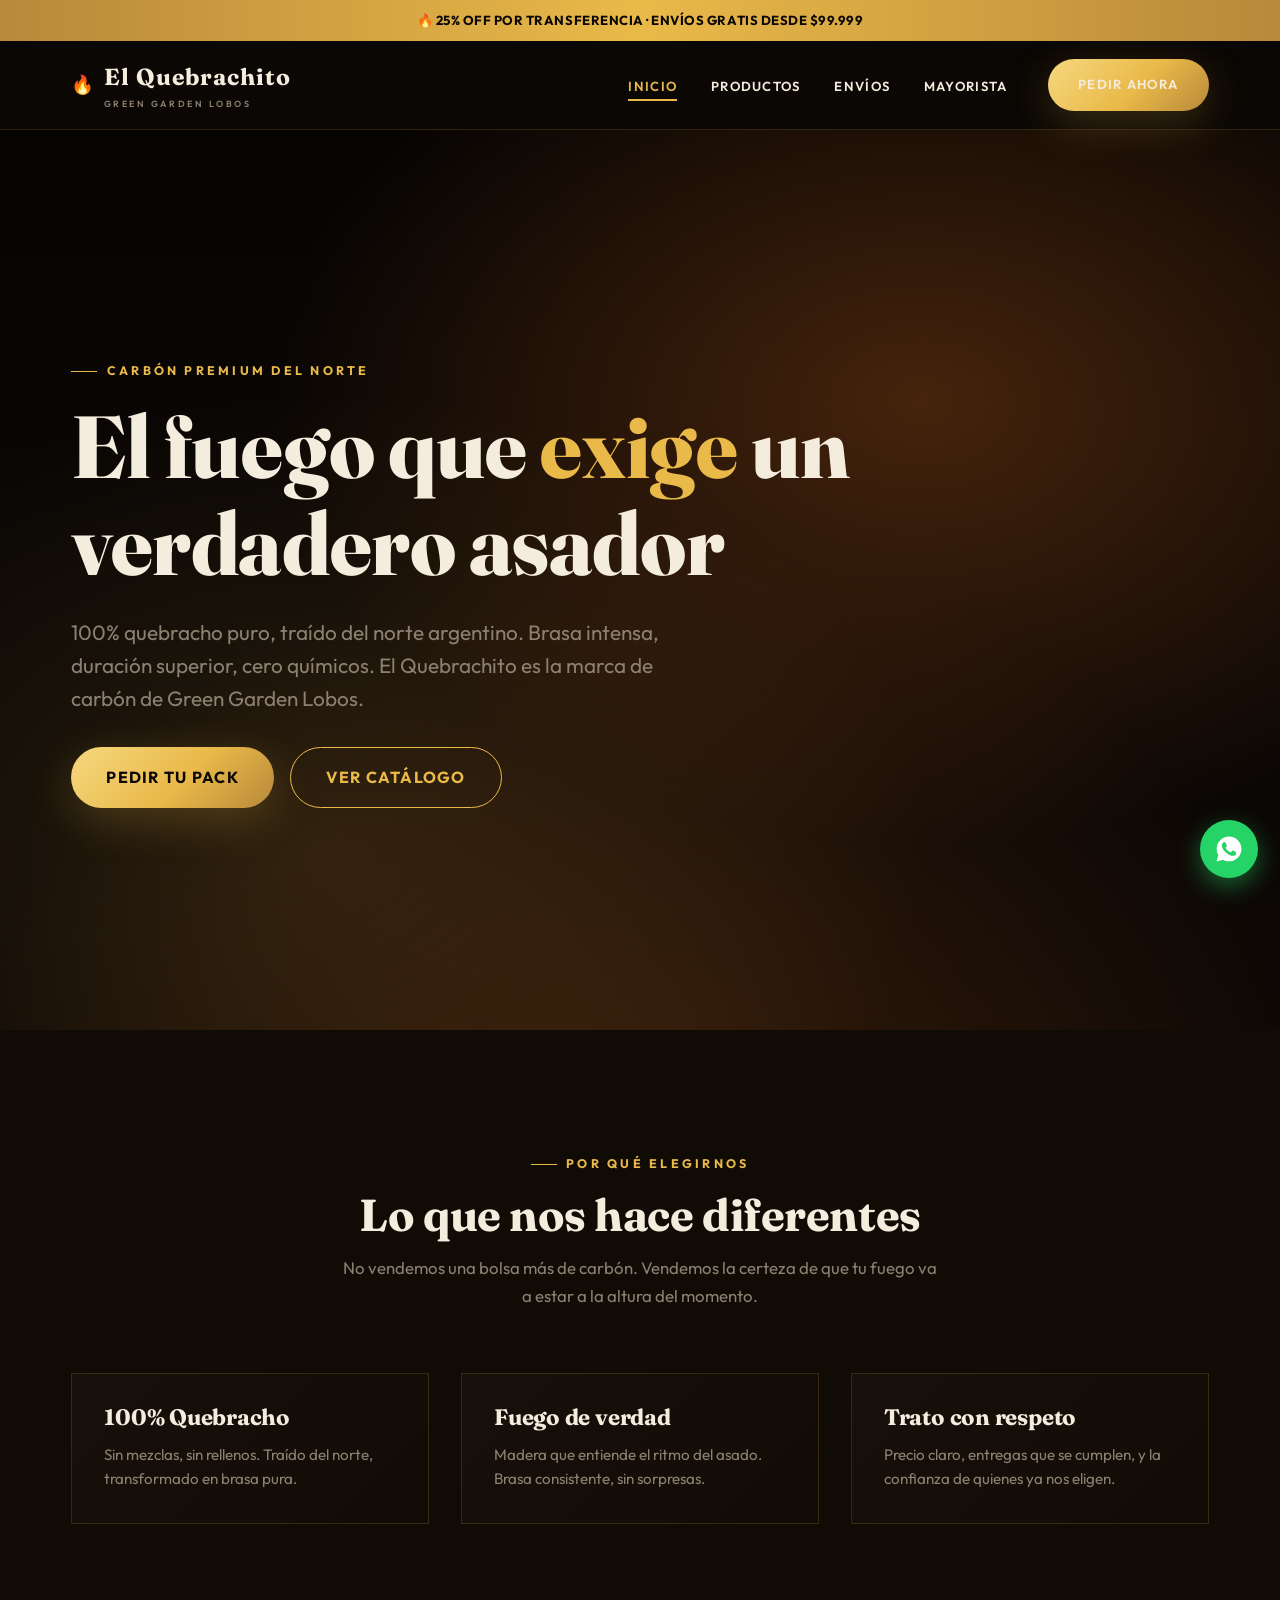
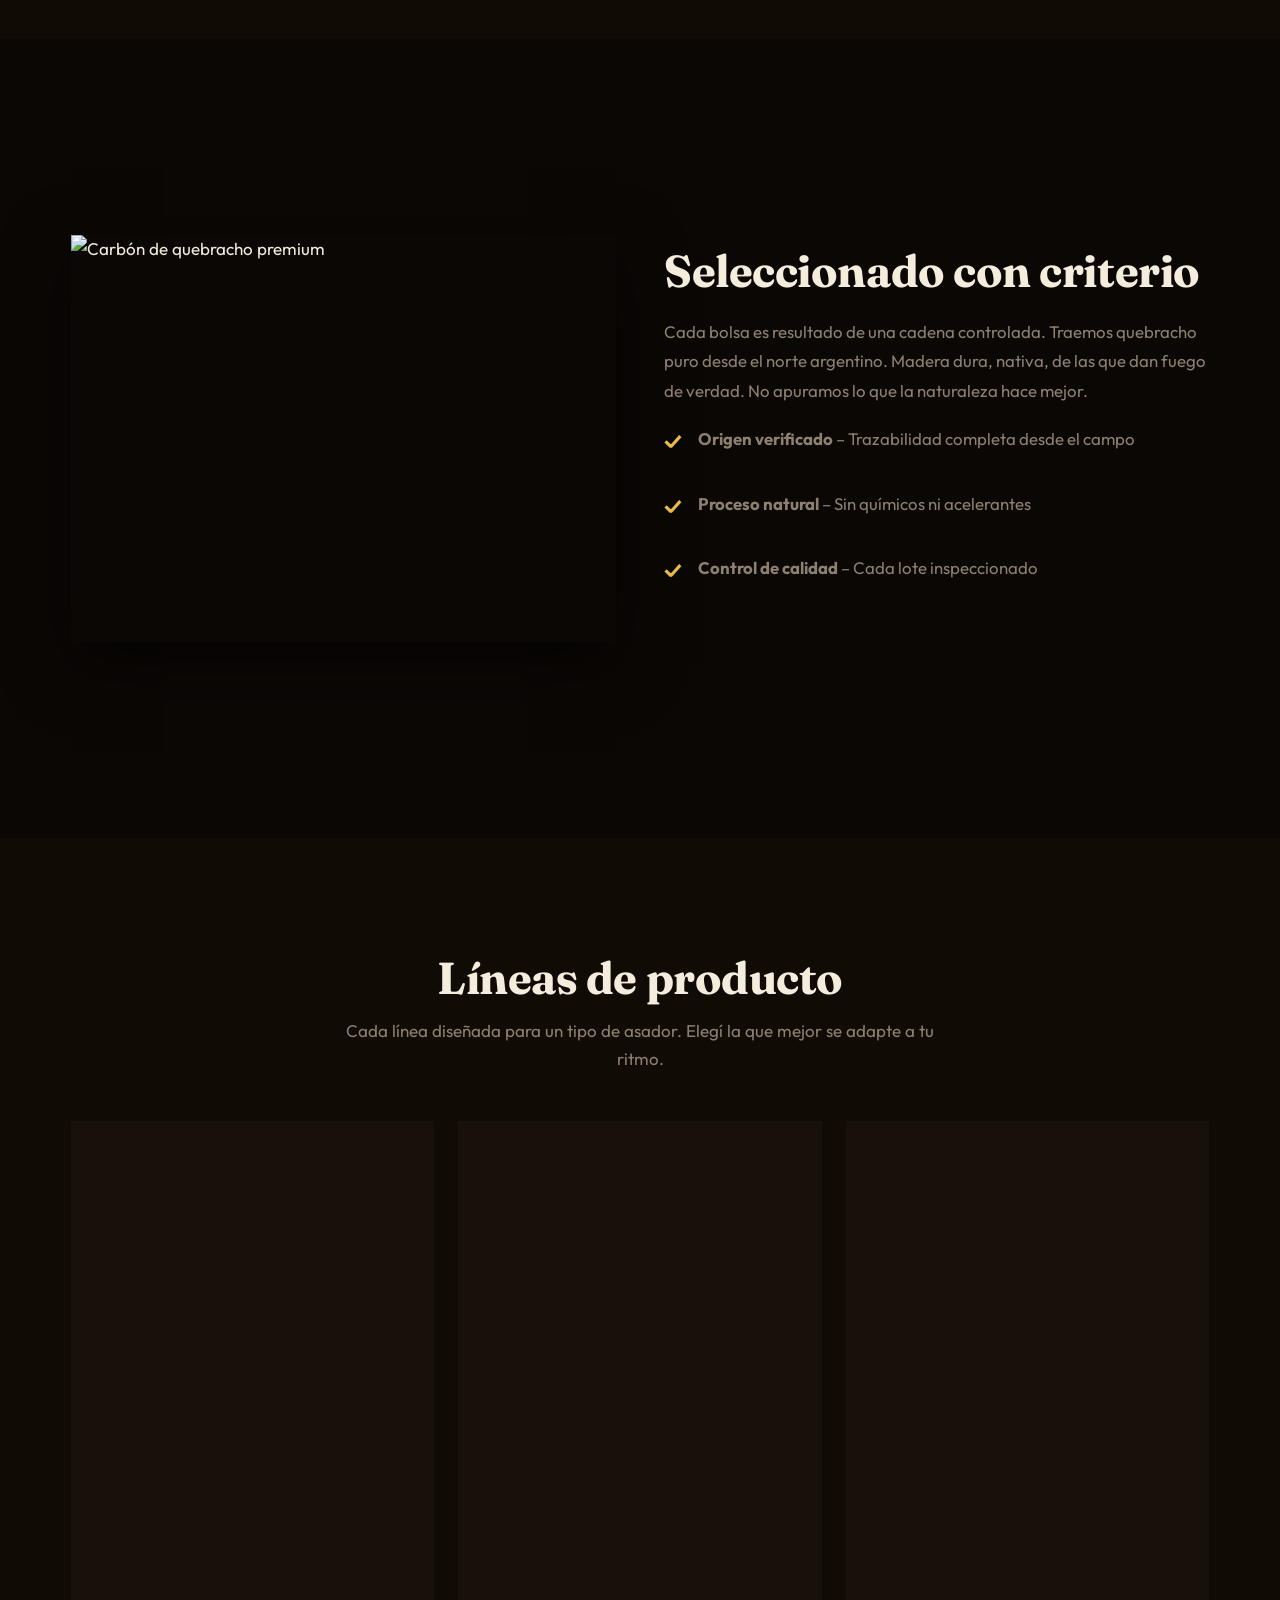
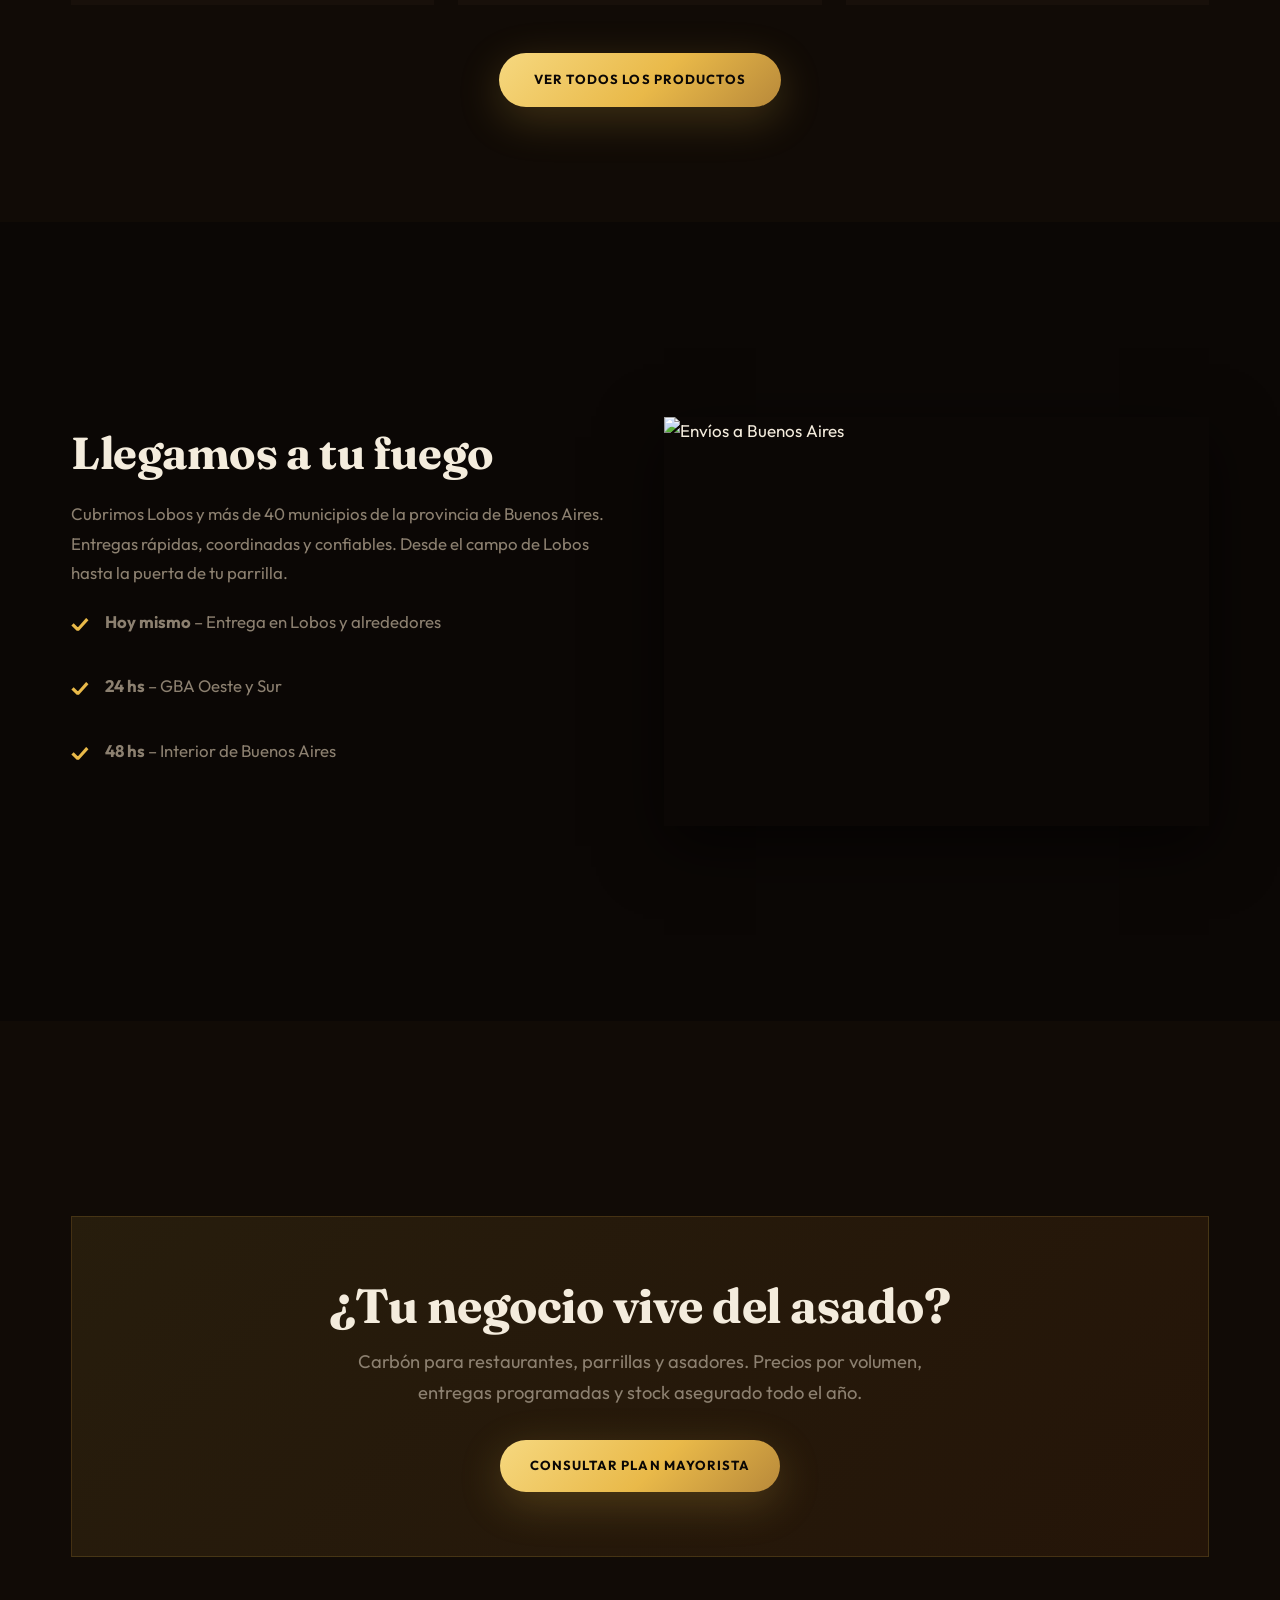
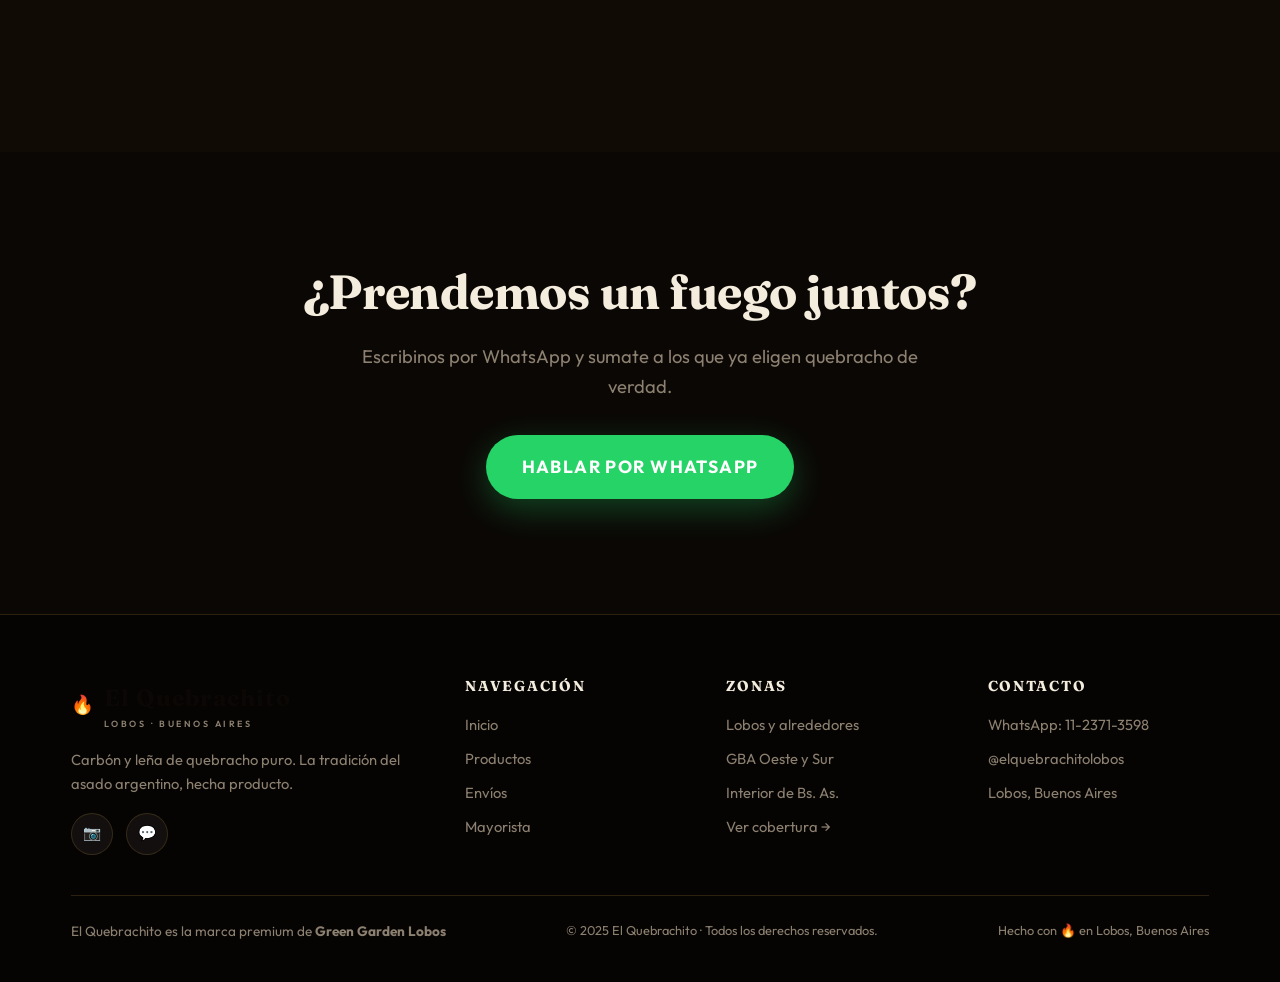
==== commit 3fb4dcf2: "Add files via upload" ====
--- a/index.html
+++ b/index.html
@@ -16,7 +16,7 @@
   <link rel="preconnect" href="https://fonts.gstatic.com" crossorigin />
   <link href="https://fonts.googleapis.com/css2?family=Fraunces:wght@400;500;600;700;800&family=Outfit:wght@400;500;600;700;800&display=swap" rel="stylesheet" />
 
-  <link rel="stylesheet" href="css/main.css" />
+  <link rel="stylesheet" href="main.css" />
   <style>
     /* Sobrescrituras para nuevo design */
     h1, h2, h3, h4, h5, h6 {
@@ -512,6 +512,7 @@
     <svg viewBox="0 0 24 24" aria-hidden="true"><path d="M12.04 2C6.58 2 2.13 6.45 2.13 11.91c0 1.75.46 3.45 1.32 4.95L2 22l5.25-1.38c1.45.79 3.08 1.21 4.79 1.21 5.46 0 9.91-4.45 9.91-9.91C21.95 6.45 17.5 2 12.04 2zm5.8 14.06c-.24.68-1.42 1.31-1.95 1.36-.5.05-1.13.07-1.82-.11-.42-.13-.96-.31-1.65-.61-2.9-1.25-4.8-4.17-4.94-4.36-.15-.19-1.19-1.58-1.19-3.01s.75-2.14 1.02-2.43c.27-.29.58-.36.78-.36.19 0 .39 0 .56.01.18.01.42-.07.66.5.24.58.82 2.01.89 2.16.07.14.12.31.02.5-.09.19-.14.31-.27.48-.14.16-.29.37-.41.49-.14.14-.28.29-.12.57.16.27.72 1.18 1.54 1.92 1.06.94 1.95 1.24 2.22 1.38.27.14.43.12.59-.07.16-.19.68-.79.86-1.06.18-.27.36-.22.61-.13.25.09 1.58.75 1.85.89.27.14.45.2.51.31.07.11.07.64-.17 1.32z"/></svg>
   </a>
 
-  <script src="js/main.js"></script>
+  <script src="main.js"></script>
+  <script src="content-loader.js"></script>
 </body>
 </html>
--- a/main.css
+++ b/main.css
@@ -0,0 +1,753 @@
+/* ==========================================================================
+   EL QUEBRACHITO — Design System  ·  Negro & Oro · Premium Asador
+   Marca de carbón de Green Garden Lobos · Quebracho del norte
+   ========================================================================== */
+
+/* ----------  1. TOKENS / VARIABLES  ---------- */
+:root {
+  /* Paleta premium · negro + oro */
+  --negro:      #0B0705;   /* fondo principal, casi negro cálido */
+  --negro-2:    #110B06;   /* secciones alternas */
+  --carbon:     #18100A;   /* cards / superficies */
+  --carbon-2:   #20150C;   /* hover de cards */
+  --oro:        #E9B949;   /* oro premium · acento principal */
+  --oro-claro:  #F6D87F;   /* oro claro · highlights */
+  --oro-prof:   #B8893A;   /* oro profundo · bordes */
+  --brasa:      #D2691E;   /* brasa / ember */
+  --brasa-osc:  #9E4513;
+  --crema:      #F4ECDD;   /* texto claro principal */
+  --crema-dim:  #C7B9A4;   /* texto secundario */
+  --gris:       #8C8070;   /* texto muted */
+  --verde:      #3C7A3E;   /* zona disponible (envíos) */
+  --linea:      rgba(233,185,73,.16);  /* bordes oro tenues */
+  --linea-soft: rgba(244,236,221,.08);
+
+  /* Compatibilidad con clases viejas */
+  --fuego: var(--oro);
+  --madera: var(--crema-dim);
+  --humo: var(--negro);
+  --txt-on-dark: var(--crema);
+  --humo-dim: var(--crema-dim);
+  --txt-muted: var(--gris);
+  --carbon-soft: var(--carbon);
+  --campo: var(--verde);
+
+  /* Tipografía */
+  --font-display: 'Fraunces', serif;
+  --font-body: 'Outfit', -apple-system, BlinkMacSystemFont, 'Segoe UI', sans-serif;
+
+  /* Espaciado / radios */
+  --radius:    12px;
+  --radius-sm: 7px;
+  --radius-lg: 20px;
+  --maxw: 1240px;
+  --gutter: clamp(1.25rem, 4vw, 3.5rem);
+
+  /* Sombras */
+  --shadow-soft: 0 10px 40px rgba(0,0,0,.45);
+  --shadow-card: 0 20px 60px rgba(0,0,0,.6);
+  --shadow-gold: 0 12px 44px rgba(233,185,73,.22);
+
+  --ease: cubic-bezier(.2,.7,.2,1);
+}
+
+/* ----------  2. RESET  ---------- */
+*, *::before, *::after { box-sizing: border-box; }
+* { margin: 0; padding: 0; }
+html { scroll-behavior: smooth; -webkit-text-size-adjust: 100%; }
+body {
+  font-family: var(--font-body);
+  background: var(--negro);
+  color: var(--crema);
+  line-height: 1.65;
+  font-size: 17px;
+  overflow-x: hidden;
+  -webkit-font-smoothing: antialiased;
+}
+img { max-width: 100%; display: block; }
+a { color: inherit; text-decoration: none; }
+button { font-family: inherit; cursor: pointer; border: none; background: none; }
+ul { list-style: none; }
+
+h1, h2, h3, h4 {
+  font-family: var(--font-display);
+  font-weight: 700;
+  line-height: 1.05;
+  text-transform: uppercase;
+  letter-spacing: .005em;
+}
+
+::selection { background: var(--oro); color: var(--negro); }
+
+/* ----------  3. UTILIDADES  ---------- */
+.container {
+  width: 100%;
+  max-width: var(--maxw);
+  margin-inline: auto;
+  padding-inline: var(--gutter);
+}
+.section { padding-block: clamp(4rem, 9vw, 8rem); position: relative; }
+.section-alt { background: var(--negro-2); }
+.eyebrow {
+  font-family: var(--font-body);
+  font-size: .78rem;
+  font-weight: 700;
+  letter-spacing: .26em;
+  text-transform: uppercase;
+  color: var(--oro);
+  margin-bottom: 1rem;
+  display: inline-flex;
+  align-items: center;
+  gap: .6rem;
+}
+.eyebrow::before {
+  content: '';
+  width: 26px; height: 1.5px;
+  background: var(--oro);
+  display: inline-block;
+}
+.text-center { text-align: center; }
+.text-center .eyebrow::before { display: none; }
+.mx-auto { margin-inline: auto; }
+.section-title {
+  font-size: clamp(2.1rem, 5.2vw, 3.6rem);
+  margin-bottom: 1.1rem;
+  color: var(--crema);
+}
+.section-title .oro { color: var(--oro); }
+.section-lead {
+  max-width: 62ch;
+  color: var(--crema-dim);
+  font-size: 1.08rem;
+}
+
+/* Botones */
+.btn {
+  display: inline-flex;
+  align-items: center;
+  justify-content: center;
+  gap: .55rem;
+  padding: .95rem 1.9rem;
+  border-radius: 999px;
+  font-weight: 700;
+  font-size: .82rem;
+  letter-spacing: .08em;
+  text-transform: uppercase;
+  font-family: var(--font-body);
+  transition: transform .25s var(--ease), box-shadow .25s var(--ease), background .25s var(--ease), color .25s;
+  white-space: nowrap;
+}
+.btn:hover { transform: translateY(-2px); }
+.btn-fire, .btn-gold {
+  background: linear-gradient(135deg, var(--oro-claro), var(--oro) 55%, var(--oro-prof));
+  color: var(--negro);
+  box-shadow: var(--shadow-gold);
+}
+.btn-fire:hover, .btn-gold:hover { box-shadow: 0 16px 52px rgba(233,185,73,.4); }
+.btn-outline {
+  border: 1.5px solid var(--oro);
+  color: var(--oro);
+}
+.btn-outline:hover { background: var(--oro); color: var(--negro); }
+.btn-outline.on-dark { color: var(--oro); border-color: var(--oro); }
+.btn-ghost-light {
+  background: rgba(244,236,221,.06);
+  color: var(--crema);
+  border: 1px solid rgba(244,236,221,.18);
+  backdrop-filter: blur(4px);
+}
+.btn-ghost-light:hover { background: rgba(244,236,221,.14); }
+.btn-wa { background: #25D366; color: #fff; box-shadow: 0 10px 34px rgba(37,211,102,.3); }
+.btn-wa:hover { background: #1ebe5a; }
+
+/* ----------  4. BANNER PROMO  ---------- */
+.promo-banner {
+  background: linear-gradient(90deg, var(--oro-prof), var(--oro) 50%, var(--oro-prof));
+  color: var(--negro);
+  text-align: center;
+  font-size: .82rem;
+  font-weight: 700;
+  letter-spacing: .04em;
+  text-transform: uppercase;
+  padding: .6rem 1rem;
+  position: relative;
+  z-index: 60;
+}
+.promo-banner strong { font-weight: 800; }
+
+/* ----------  5. NAVBAR  ---------- */
+.navbar {
+  position: sticky;
+  top: 0;
+  z-index: 50;
+  background: rgba(11,7,5,.86);
+  backdrop-filter: blur(14px);
+  border-bottom: 1px solid var(--linea);
+  transition: box-shadow .3s var(--ease);
+}
+.nav-inner {
+  display: flex;
+  align-items: center;
+  justify-content: space-between;
+  padding-block: 1.1rem;
+}
+.brand {
+  font-family: var(--font-display);
+  font-weight: 700;
+  font-size: 1.45rem;
+  letter-spacing: .04em;
+  color: var(--crema);
+  display: flex;
+  align-items: center;
+  gap: .55rem;
+}
+.brand .flame { color: var(--oro); font-size: 1.15rem; }
+.brand small {
+  display: block;
+  font-family: var(--font-body);
+  font-size: .56rem;
+  letter-spacing: .28em;
+  color: var(--gris);
+  text-transform: uppercase;
+  font-weight: 600;
+}
+.nav-links { display: flex; align-items: center; gap: 2.1rem; }
+.nav-links a {
+  color: var(--crema);
+  font-size: .82rem;
+  font-weight: 600;
+  letter-spacing: .1em;
+  text-transform: uppercase;
+  font-family: var(--font-body);
+  position: relative;
+  transition: color .2s;
+}
+.nav-links a::after {
+  content: '';
+  position: absolute; left: 0; bottom: -7px;
+  width: 0; height: 2px;
+  background: var(--oro);
+  transition: width .25s var(--ease);
+}
+.nav-links a:hover, .nav-links a.active { color: var(--oro); }
+.nav-links a:hover::after, .nav-links a.active::after { width: 100%; }
+.nav-cta { margin-left: .4rem; }
+.nav-cta a::after { display: none; }
+
+.hamburger {
+  display: none;
+  width: 44px; height: 44px;
+  flex-direction: column;
+  justify-content: center; align-items: center;
+  gap: 5px;
+}
+.hamburger span {
+  width: 26px; height: 2.5px;
+  background: var(--crema);
+  border-radius: 2px;
+  transition: transform .3s var(--ease), opacity .2s;
+}
+.hamburger.open span:nth-child(1) { transform: translateY(7.5px) rotate(45deg); }
+.hamburger.open span:nth-child(2) { opacity: 0; }
+.hamburger.open span:nth-child(3) { transform: translateY(-7.5px) rotate(-45deg); }
+
+/* ----------  6. HERO  ---------- */
+.hero {
+  position: relative;
+  background:
+    radial-gradient(ellipse at 72% 30%, rgba(210,105,30,.30), transparent 50%),
+    radial-gradient(ellipse at 25% 80%, rgba(233,185,73,.12), transparent 45%),
+    linear-gradient(180deg, #060403 0%, var(--negro) 55%, #0d0805 100%);
+  color: var(--crema);
+  overflow: hidden;
+  padding-block: clamp(4.5rem, 12vw, 9rem);
+}
+.hero::after {
+  content: '';
+  position: absolute; inset: 0;
+  background: radial-gradient(circle at 50% 120%, rgba(210,105,30,.22), transparent 55%);
+  pointer-events: none; z-index: 1;
+}
+#fire-canvas {
+  position: absolute; inset: 0;
+  width: 100%; height: 100%;
+  pointer-events: none; z-index: 1;
+}
+.hero-inner { position: relative; z-index: 2; max-width: 880px; }
+.hero h1 {
+  font-size: clamp(2.8rem, 8.5vw, 6rem);
+  line-height: .98;
+  margin-bottom: 1.5rem;
+  letter-spacing: -.005em;
+}
+.hero h1 .fuego, .hero h1 .oro { color: var(--oro); }
+.hero .lead {
+  font-size: clamp(1.05rem, 2.3vw, 1.4rem);
+  color: var(--crema-dim);
+  max-width: 56ch;
+  margin-bottom: 2.4rem;
+  font-weight: 400;
+}
+.hero-actions { display: flex; gap: 1rem; flex-wrap: wrap; }
+.hero-stats {
+  display: flex;
+  gap: clamp(1.5rem, 5vw, 4.5rem);
+  margin-top: 3.8rem;
+  flex-wrap: wrap;
+  position: relative; z-index: 2;
+}
+.stat .num {
+  font-family: var(--font-display);
+  font-size: clamp(2.1rem, 4vw, 3rem);
+  color: var(--oro);
+  font-weight: 700; line-height: 1;
+}
+.stat .label {
+  font-size: .76rem; letter-spacing: .16em;
+  text-transform: uppercase; color: var(--gris);
+  margin-top: .5rem;
+}
+
+/* ----------  6b. BARRA DE CONFIANZA  ---------- */
+.trust-bar { background: var(--negro-2); border-block: 1px solid var(--linea); }
+.trust-inner {
+  display: grid;
+  grid-template-columns: repeat(4, 1fr);
+  gap: 1rem;
+  padding-block: 1.6rem;
+}
+.trust-item {
+  display: flex; align-items: center; gap: .85rem;
+  justify-content: center;
+}
+.trust-item .t-ico {
+  width: 46px; height: 46px; flex-shrink: 0;
+  border: 1.5px solid var(--oro-prof);
+  border-radius: 50%;
+  display: grid; place-items: center;
+  color: var(--oro); font-size: 1.2rem;
+}
+.trust-item .t-tx strong {
+  display: block; font-family: var(--font-display);
+  font-size: .92rem; letter-spacing: .06em;
+  text-transform: uppercase; color: var(--crema);
+}
+.trust-item .t-tx span { font-size: .78rem; color: var(--gris); }
+
+/* ----------  7. LÍNEAS DE PRODUCTO  ---------- */
+.lines-grid {
+  display: grid;
+  grid-template-columns: repeat(auto-fit, minmax(290px, 1fr));
+  gap: 1.6rem;
+  margin-top: 3rem;
+}
+.line-card {
+  position: relative;
+  border-radius: var(--radius);
+  overflow: hidden;
+  min-height: 440px;
+  display: flex; flex-direction: column; justify-content: flex-end;
+  padding: 2rem;
+  background:
+    linear-gradient(180deg, transparent 30%, rgba(0,0,0,.85) 100%),
+    linear-gradient(135deg, var(--carbon-2), var(--negro));
+  border: 1px solid var(--linea);
+  transition: transform .35s var(--ease), border-color .35s, box-shadow .35s;
+}
+.line-card::before {
+  content: '';
+  position: absolute; inset: 0;
+  background: radial-gradient(circle at 50% 25%, rgba(210,105,30,.28), transparent 55%);
+  opacity: .8; transition: opacity .35s;
+}
+.line-card:hover { transform: translateY(-8px); border-color: var(--oro-prof); box-shadow: var(--shadow-card); }
+.line-card:hover::before { opacity: 1; }
+.line-emoji { position: absolute; top: 1.8rem; left: 0; right: 0; text-align: center; font-size: 5.5rem; opacity: .9; z-index: 1; }
+.line-body { position: relative; z-index: 2; }
+.line-body .tag {
+  display: inline-block; font-family: var(--font-body);
+  font-size: .7rem; font-weight: 700; letter-spacing: .12em;
+  text-transform: uppercase; color: var(--oro);
+  border: 1px solid var(--oro-prof); border-radius: 999px;
+  padding: .2rem .8rem; margin-bottom: .9rem;
+}
+.line-body h3 { font-size: 1.9rem; color: var(--crema); margin-bottom: .5rem; line-height: 1; }
+.line-body p { color: var(--crema-dim); font-size: .95rem; margin-bottom: 1.3rem; }
+.line-feats { display: flex; gap: 1.2rem; margin-bottom: 1.4rem; flex-wrap: wrap; }
+.line-feats span { font-size: .76rem; color: var(--crema-dim); display: flex; align-items: center; gap: .35rem; }
+.line-feats span::before { content: '🔥'; font-size: .8rem; }
+
+/* ----------  8. PROPUESTA DE VALOR  ---------- */
+.value-grid {
+  display: grid;
+  grid-template-columns: repeat(auto-fit, minmax(280px, 1fr));
+  gap: 1.4rem;
+  margin-top: 3rem;
+}
+.value-card {
+  background: var(--carbon);
+  border: 1px solid var(--linea);
+  border-radius: var(--radius);
+  padding: 2.1rem 1.8rem;
+  transition: transform .3s var(--ease), border-color .3s, box-shadow .3s;
+}
+.value-card:hover { transform: translateY(-6px); border-color: var(--oro-prof); box-shadow: var(--shadow-card); }
+.value-card .ico {
+  width: 54px; height: 54px;
+  display: grid; place-items: center;
+  border-radius: 12px;
+  background: linear-gradient(135deg, rgba(233,185,73,.16), rgba(210,105,30,.14));
+  border: 1px solid var(--linea);
+  font-size: 1.5rem; margin-bottom: 1.2rem;
+}
+.value-card h3 { font-size: 1.3rem; margin-bottom: .55rem; color: var(--crema); }
+.value-card p { color: var(--crema-dim); font-size: .96rem; }
+
+/* ----------  9. PRODUCTOS  ---------- */
+.section-dark { background: var(--negro-2); }
+.products-grid {
+  display: grid;
+  grid-template-columns: repeat(auto-fill, minmax(270px, 1fr));
+  gap: 1.5rem;
+  margin-top: 3rem;
+}
+.product-card {
+  background: var(--carbon);
+  border: 1px solid var(--linea);
+  border-radius: var(--radius);
+  overflow: hidden;
+  display: flex; flex-direction: column;
+  transition: transform .3s var(--ease), border-color .3s, box-shadow .3s;
+}
+.product-card:hover { transform: translateY(-6px); border-color: var(--oro-prof); box-shadow: var(--shadow-card); }
+.product-media {
+  aspect-ratio: 1 / 1;
+  background:
+    radial-gradient(circle at 50% 35%, rgba(210,105,30,.3), transparent 60%),
+    linear-gradient(135deg, var(--carbon-2), var(--negro));
+  position: relative;
+  display: grid; place-items: center;
+  font-size: 4rem; overflow: hidden;
+}
+.product-media img { width: 100%; height: 100%; object-fit: cover; }
+.product-tag {
+  position: absolute; top: .9rem; left: .9rem;
+  background: var(--oro); color: var(--negro);
+  font-size: .68rem; font-weight: 800; letter-spacing: .08em;
+  text-transform: uppercase; padding: .28rem .75rem; border-radius: 999px;
+  font-family: var(--font-body);
+}
+.product-tag.off { background: var(--brasa); color: #fff; }
+.product-body { padding: 1.5rem; display: flex; flex-direction: column; flex: 1; }
+.product-body h3 { font-size: 1.35rem; color: var(--crema); margin-bottom: .35rem; }
+.product-body .desc { color: var(--gris); font-size: .9rem; margin-bottom: 1.1rem; flex: 1; }
+.product-price { display: flex; flex-direction: column; gap: .15rem; margin-bottom: 1.2rem; }
+.product-price .price-old {
+  font-size: .9rem; color: var(--gris); text-decoration: line-through;
+}
+.product-price .amount, .product-price .price-now {
+  font-family: var(--font-display); font-size: 1.9rem; color: var(--crema); font-weight: 700; line-height: 1;
+}
+.product-price .unit { font-size: .82rem; color: var(--gris); margin-left: .3rem; font-family: var(--font-body); }
+.product-price .price-transfer {
+  font-size: .86rem; color: var(--oro); font-weight: 700; margin-top: .25rem;
+}
+.product-card .btn { width: 100%; }
+
+/* ----------  9b. FEATURE SPLIT (El mejor carbón)  ---------- */
+.feature-split {
+  display: grid;
+  grid-template-columns: 1fr 1fr;
+  gap: clamp(2rem, 5vw, 4.5rem);
+  align-items: center;
+}
+.feature-split.reverse .feature-media { order: 2; }
+.feature-media {
+  aspect-ratio: 4 / 3;
+  border-radius: var(--radius-lg);
+  background:
+    radial-gradient(circle at 50% 40%, rgba(210,105,30,.32), transparent 60%),
+    linear-gradient(135deg, var(--carbon-2), var(--negro));
+  display: grid; place-items: center; font-size: 6rem;
+  border: 1px solid var(--linea);
+  box-shadow: var(--shadow-card); overflow: hidden;
+}
+.feature-media img { width: 100%; height: 100%; object-fit: cover; }
+.feature-body h2 { font-size: clamp(2rem, 4.5vw, 3.2rem); margin-bottom: 1rem; color: var(--crema); }
+.feature-body h2 .oro { color: var(--oro); }
+.feature-body p { color: var(--crema-dim); margin-bottom: 1.3rem; font-size: 1.05rem; }
+.feature-checks { display: flex; flex-direction: column; gap: .7rem; margin-bottom: 1.8rem; }
+.feature-checks li { display: flex; gap: .7rem; align-items: center; color: var(--crema); }
+.feature-checks li::before {
+  content: '✓'; color: var(--oro); font-weight: 800;
+  width: 22px; height: 22px; border: 1.5px solid var(--oro-prof);
+  border-radius: 50%; display: grid; place-items: center; font-size: .72rem; flex-shrink: 0;
+}
+
+/* ----------  10. ZONAS DE ENVÍO  ---------- */
+.envios-layout {
+  display: grid; grid-template-columns: 1.1fr 1fr;
+  gap: 3rem; align-items: center; margin-top: 2.5rem;
+}
+.map-frame {
+  background: var(--carbon);
+  border-radius: var(--radius-lg);
+  padding: 1.6rem;
+  box-shadow: var(--shadow-card);
+  border: 1px solid var(--linea);
+}
+.map-frame svg { width: 100%; height: auto; display: block; }
+.zona-region { transition: fill .3s var(--ease), transform .3s var(--ease); cursor: pointer; transform-box: fill-box; transform-origin: center; }
+.zona-region:hover { transform: scale(1.04); }
+.zonas-list { display: flex; flex-direction: column; gap: 1rem; }
+.zona-item {
+  display: flex; align-items: center; gap: 1rem;
+  background: var(--carbon);
+  border: 1px solid var(--linea);
+  border-left: 3px solid var(--oro);
+  border-radius: var(--radius-sm);
+  padding: 1.05rem 1.3rem;
+}
+.zona-item .dot { width: 12px; height: 12px; border-radius: 50%; flex-shrink: 0; }
+.zona-item h4 { font-size: 1.05rem; color: var(--crema); }
+.zona-item p { font-size: .84rem; color: var(--crema-dim); }
+.zona-item .tiempo { margin-left: auto; font-size: .76rem; font-weight: 700; letter-spacing: .08em; text-transform: uppercase; color: var(--oro); white-space: nowrap; font-family: var(--font-display); }
+
+/* ----------  11. MAYORISTA  ---------- */
+.mayorista {
+  background:
+    radial-gradient(circle at 12% 50%, rgba(210,105,30,.3), transparent 50%),
+    linear-gradient(135deg, var(--carbon-2), var(--negro));
+  color: var(--crema);
+  border-radius: var(--radius-lg);
+  padding: clamp(2.5rem, 6vw, 4.5rem);
+  display: grid; grid-template-columns: 1.3fr 1fr;
+  gap: 2.5rem; align-items: center;
+  border: 1px solid var(--linea);
+  position: relative; overflow: hidden;
+}
+.mayorista h2 { font-size: clamp(2rem, 4.5vw, 3rem); margin-bottom: 1rem; color: var(--crema); }
+.mayorista h2 .oro { color: var(--oro); }
+.mayorista p { color: var(--crema-dim); margin-bottom: 1.5rem; }
+.mayorista-perks { display: flex; flex-direction: column; gap: .7rem; margin-bottom: 1.8rem; }
+.mayorista-perks li { display: flex; gap: .6rem; align-items: center; color: var(--crema-dim); }
+.mayorista-perks li::before { content: '✓'; color: var(--oro); font-weight: 800; }
+.mayorista-card {
+  background: rgba(0,0,0,.4);
+  border: 1px solid var(--oro-prof);
+  border-radius: var(--radius);
+  padding: 2.2rem; text-align: center;
+}
+.mayorista-card .big { font-family: var(--font-display); font-size: 3rem; color: var(--oro); line-height: 1; }
+.mayorista-card p { color: var(--gris); margin: .5rem 0 1.5rem; }
+
+/* tiers (página mayorista) */
+.tiers { display: grid; grid-template-columns: repeat(auto-fit, minmax(250px, 1fr)); gap: 1.6rem; margin-top: 3rem; }
+.tier { background: var(--carbon); border: 1px solid var(--linea); border-radius: var(--radius); padding: 2.2rem 1.8rem; text-align: center; transition: transform .3s var(--ease), border-color .3s; }
+.tier:hover { transform: translateY(-6px); border-color: var(--oro-prof); }
+.tier.featured { border-color: var(--oro); box-shadow: var(--shadow-gold); }
+.tier .badge { display: inline-block; background: var(--oro); color: var(--negro); font-size: .68rem; font-weight: 800; padding: .25rem .8rem; border-radius: 999px; margin-bottom: 1rem; text-transform: uppercase; letter-spacing: .08em; font-family: var(--font-body); }
+.tier h3 { color: var(--crema); font-size: 1.6rem; margin-bottom: .3rem; }
+.tier .vol { color: var(--gris); font-size: .88rem; margin-bottom: 1.2rem; font-family: var(--font-body); }
+.tier .off { font-family: var(--font-display); font-size: 3.2rem; color: var(--oro); line-height: 1; margin-bottom: .3rem; }
+.tier .off small { font-size: 1rem; color: var(--gris); }
+.tier ul { text-align: left; margin: 1.4rem 0; display: flex; flex-direction: column; gap: .6rem; }
+.tier li { color: var(--crema-dim); font-size: .92rem; display: flex; gap: .5rem; }
+.tier li::before { content: '✓'; color: var(--oro); font-weight: 800; }
+.tier .btn { width: 100%; }
+
+/* faq */
+.faq { max-width: 760px; margin-inline: auto; }
+.faq details { border-bottom: 1px solid var(--linea); padding: 1.2rem 0; }
+.faq summary { font-family: var(--font-display); text-transform: uppercase; letter-spacing: .03em; font-weight: 600; cursor: pointer; font-size: 1.1rem; color: var(--crema); list-style: none; display: flex; justify-content: space-between; align-items: center; gap: 1rem; }
+.faq summary::after { content: '+'; color: var(--oro); font-size: 1.6rem; }
+.faq details[open] summary::after { content: '−'; }
+.faq p { color: var(--crema-dim); margin-top: .8rem; }
+
+/* ----------  12. TESTIMONIOS  ---------- */
+.testimonials-grid { display: grid; grid-template-columns: repeat(auto-fit, minmax(290px, 1fr)); gap: 1.5rem; margin-top: 3rem; }
+.testimonial {
+  background: var(--carbon);
+  border: 1px solid var(--linea);
+  border-radius: var(--radius);
+  padding: 2rem; display: flex; flex-direction: column;
+}
+.testimonial .stars { color: var(--oro); margin-bottom: .8rem; letter-spacing: .12em; }
+.testimonial blockquote { font-size: 1.05rem; color: var(--crema); flex: 1; margin-bottom: 1.3rem; font-style: italic; line-height: 1.55; }
+.testimonial .who { display: flex; align-items: center; gap: .85rem; }
+.testimonial .avatar { width: 46px; height: 46px; border-radius: 50%; background: linear-gradient(135deg, var(--brasa), var(--oro)); display: grid; place-items: center; font-weight: 700; color: var(--negro); font-family: var(--font-display); }
+.testimonial .who strong { display: block; font-size: .95rem; color: var(--crema); }
+.testimonial .who span { font-size: .82rem; color: var(--gris); }
+
+/* ----------  12b. STRIP GREEN GARDEN  ---------- */
+.brand-strip {
+  background: linear-gradient(135deg, var(--carbon-2), var(--negro));
+  border-block: 1px solid var(--linea);
+  text-align: center;
+}
+.brand-strip .inner { max-width: 760px; margin-inline: auto; }
+.brand-strip .gg-logo {
+  display: inline-flex; align-items: center; gap: .6rem;
+  font-family: var(--font-display); text-transform: uppercase;
+  letter-spacing: .1em; color: var(--verde); font-size: 1.1rem;
+  margin-bottom: 1.2rem; font-weight: 700;
+}
+.brand-strip .gg-logo span { color: var(--crema); }
+.brand-strip h2 { font-size: clamp(1.6rem, 4vw, 2.4rem); color: var(--crema); margin-bottom: 1rem; }
+.brand-strip p { color: var(--crema-dim); }
+
+/* ----------  13. INSTAGRAM  ---------- */
+.ig-grid { display: grid; grid-template-columns: repeat(6, 1fr); gap: .6rem; margin-top: 2.5rem; }
+.ig-item {
+  aspect-ratio: 1; border-radius: var(--radius-sm);
+  background: linear-gradient(135deg, var(--carbon-2), var(--brasa-osc));
+  display: grid; place-items: center; font-size: 1.8rem;
+  position: relative; overflow: hidden; transition: transform .3s var(--ease);
+  border: 1px solid var(--linea);
+}
+.ig-item:hover { transform: scale(1.04); }
+.ig-item::after { content: '↗'; position: absolute; inset: 0; background: rgba(11,7,5,.6); color: var(--oro); display: grid; place-items: center; font-size: 1.5rem; opacity: 0; transition: opacity .25s; }
+.ig-item:hover::after { opacity: 1; }
+
+/* ----------  14. CTA FINAL  ---------- */
+.cta-final {
+  background:
+    radial-gradient(circle at 50% 0%, rgba(210,105,30,.4), transparent 55%),
+    linear-gradient(180deg, var(--negro-2), var(--negro));
+  text-align: center;
+}
+.cta-final h2 { font-size: clamp(2.2rem, 6.5vw, 4rem); margin-bottom: 1rem; color: var(--crema); }
+.cta-final h2 .oro { color: var(--oro); }
+.cta-final p { color: var(--crema-dim); max-width: 50ch; margin: 0 auto 2rem; font-size: 1.1rem; }
+.cta-final .badge-off { display: inline-block; background: var(--oro); color: var(--negro); font-weight: 800; padding: .42rem 1.1rem; border-radius: 999px; font-size: .82rem; margin-bottom: 1.3rem; letter-spacing: .06em; text-transform: uppercase; font-family: var(--font-body); }
+
+/* ----------  15. FOOTER  ---------- */
+.footer { background: #060403; color: var(--gris); padding-block: 4rem 2rem; font-size: .92rem; border-top: 1px solid var(--linea); }
+.footer-grid { display: grid; grid-template-columns: 1.6fr 1fr 1fr 1fr; gap: 2.5rem; margin-bottom: 2.5rem; }
+.footer h4 { font-family: var(--font-display); color: var(--crema); font-size: .9rem; letter-spacing: .12em; text-transform: uppercase; margin-bottom: 1.2rem; }
+.footer .brand { margin-bottom: 1rem; }
+.footer p { color: var(--gris); }
+.footer ul li { margin-bottom: .6rem; }
+.footer ul a:hover { color: var(--oro); }
+.footer .gg-note { color: var(--verde); font-weight: 600; margin-top: 1rem; font-size: .85rem; }
+.footer .socials { display: flex; gap: .8rem; margin-top: 1rem; }
+.footer .socials a { width: 42px; height: 42px; border-radius: 50%; background: rgba(244,236,221,.05); border: 1px solid var(--linea); display: grid; place-items: center; transition: background .25s, color .25s; }
+.footer .socials a:hover { background: var(--oro); color: var(--negro); }
+.footer-bottom { border-top: 1px solid var(--linea); padding-top: 1.5rem; display: flex; justify-content: space-between; flex-wrap: wrap; gap: .8rem; font-size: .8rem; }
+
+/* ----------  16. WHATSAPP FLOAT  ---------- */
+.wa-float {
+  position: fixed; bottom: 1.4rem; right: 1.4rem;
+  width: 58px; height: 58px; border-radius: 50%;
+  background: #25D366; display: grid; place-items: center;
+  box-shadow: 0 8px 24px rgba(37,211,102,.45);
+  z-index: 80; transition: transform .25s var(--ease);
+  animation: wa-pulse 2.6s infinite;
+}
+.wa-float:hover { transform: scale(1.1); }
+.wa-float svg { width: 30px; height: 30px; fill: #fff; }
+@keyframes wa-pulse {
+  0%   { box-shadow: 0 8px 24px rgba(37,211,102,.45), 0 0 0 0 rgba(37,211,102,.4); }
+  70%  { box-shadow: 0 8px 24px rgba(37,211,102,.45), 0 0 0 16px rgba(37,211,102,0); }
+  100% { box-shadow: 0 8px 24px rgba(37,211,102,.45), 0 0 0 0 rgba(37,211,102,0); }
+}
+
+/* ----------  17. SCROLL REVEAL  ---------- */
+.reveal { opacity: 0; transform: translateY(28px); transition: opacity .7s var(--ease), transform .7s var(--ease); }
+.reveal.in { opacity: 1; transform: none; }
+.reveal.d1 { transition-delay: .08s; }
+.reveal.d2 { transition-delay: .16s; }
+.reveal.d3 { transition-delay: .24s; }
+@media (prefers-reduced-motion: reduce) {
+  .reveal { opacity: 1; transform: none; transition: none; }
+  html { scroll-behavior: auto; }
+  .wa-float { animation: none; }
+}
+
+/* ----------  18. PAGE HEADER (subpáginas)  ---------- */
+.page-header {
+  background:
+    radial-gradient(circle at 75% 30%, rgba(210,105,30,.28), transparent 50%),
+    linear-gradient(180deg, #060403, var(--negro));
+  padding-block: clamp(3.5rem, 9vw, 6rem);
+  text-align: center;
+  border-bottom: 1px solid var(--linea);
+}
+.page-header h1 { font-size: clamp(2.4rem, 6.5vw, 4.5rem); margin-bottom: .9rem; color: var(--crema); }
+.page-header h1 .oro { color: var(--oro); }
+.page-header p { color: var(--crema-dim); max-width: 58ch; margin: 0 auto; font-size: 1.1rem; }
+.breadcrumb { font-size: .8rem; color: var(--gris); margin-bottom: 1.2rem; letter-spacing: .06em; text-transform: uppercase; }
+.breadcrumb a:hover { color: var(--oro); }
+
+/* ----------  19. RESPONSIVE  ---------- */
+@media (max-width: 980px) {
+  .envios-layout { grid-template-columns: 1fr; }
+  .mayorista { grid-template-columns: 1fr; }
+  .feature-split { grid-template-columns: 1fr; }
+  .feature-split.reverse .feature-media { order: 0; }
+  .footer-grid { grid-template-columns: 1fr 1fr; }
+  .ig-grid { grid-template-columns: repeat(4, 1fr); }
+  .trust-inner { grid-template-columns: repeat(2, 1fr); gap: 1.4rem; }
+}
+@media (max-width: 768px) {
+  .hamburger { display: flex; }
+  .nav-links {
+    position: fixed; inset: 0 0 0 auto;
+    width: min(80vw, 330px);
+    background: var(--negro); flex-direction: column;
+    align-items: flex-start; justify-content: flex-start;
+    padding: 6rem 2rem 2rem; gap: 1.7rem;
+    transform: translateX(105%);
+    transition: transform .35s var(--ease);
+    box-shadow: -20px 0 60px rgba(0,0,0,.6);
+    border-left: 1px solid var(--linea);
+  }
+  .nav-links.open { transform: translateX(0); }
+  .nav-links a { font-size: 1.05rem; }
+  .nav-cta { margin-left: 0; margin-top: .5rem; }
+  .nav-backdrop { position: fixed; inset: 0; background: rgba(0,0,0,.6); opacity: 0; visibility: hidden; transition: opacity .3s; z-index: 49; }
+  .nav-backdrop.show { opacity: 1; visibility: visible; }
+}
+@media (max-width: 560px) {
+  body { font-size: 16px; }
+  .footer-grid { grid-template-columns: 1fr; }
+  .ig-grid { grid-template-columns: repeat(3, 1fr); }
+  .trust-inner { grid-template-columns: 1fr; gap: 1rem; }
+  .trust-item { justify-content: flex-start; }
+  .hero-actions { flex-direction: column; align-items: stretch; }
+  .footer-bottom { flex-direction: column; }
+}
+
+/* ----------  PRODUCTOS DINÁMICOS (panel admin)  ---------- */
+.productos-din-grid {
+  display: grid;
+  grid-template-columns: repeat(auto-fit, minmax(280px, 1fr));
+  gap: 1.8rem;
+  margin-top: 2.5rem;
+}
+.product-card {
+  background: linear-gradient(135deg, var(--carbon), var(--negro-2));
+  border: 1px solid var(--linea);
+  overflow: hidden;
+  display: flex;
+  flex-direction: column;
+  transition: transform .3s var(--ease), border-color .3s;
+}
+.product-card:hover { transform: translateY(-6px); border-color: var(--oro); box-shadow: var(--shadow-gold); }
+.product-card.featured { border-color: var(--oro); }
+.product-card-img { position: relative; aspect-ratio: 4/3; overflow: hidden; background: var(--negro); }
+.product-card-img img { width: 100%; height: 100%; object-fit: cover; transition: transform .4s var(--ease); }
+.product-card:hover .product-card-img img { transform: scale(1.05); }
+.product-badge {
+  position: absolute; top: .8rem; left: .8rem; background: var(--brasa); color: #fff;
+  font-size: .7rem; font-weight: 700; padding: .25rem .7rem; text-transform: uppercase; letter-spacing: .04em;
+}
+.product-card-body { padding: 1.5rem; display: flex; flex-direction: column; gap: .6rem; flex: 1; }
+.product-linea { font-size: .72rem; font-weight: 700; letter-spacing: .18em; text-transform: uppercase; color: var(--oro); }
+.product-card-body h3 { font-size: 1.35rem; color: var(--crema); line-height: 1.2; }
+.product-card-body p { color: var(--gris); font-size: .92rem; flex: 1; }
+.product-precio { display: flex; flex-wrap: wrap; align-items: baseline; gap: .5rem; margin: .4rem 0 .8rem; }
+.precio-transf { font-family: var(--font-display); font-size: 1.8rem; font-weight: 700; color: var(--oro); }
+.precio-lista { font-size: 1rem; color: var(--gris); text-decoration: line-through; }
+.precio-nota { width: 100%; font-size: .75rem; color: var(--gris); }
+.product-card-body .btn { width: 100%; justify-content: center; }
